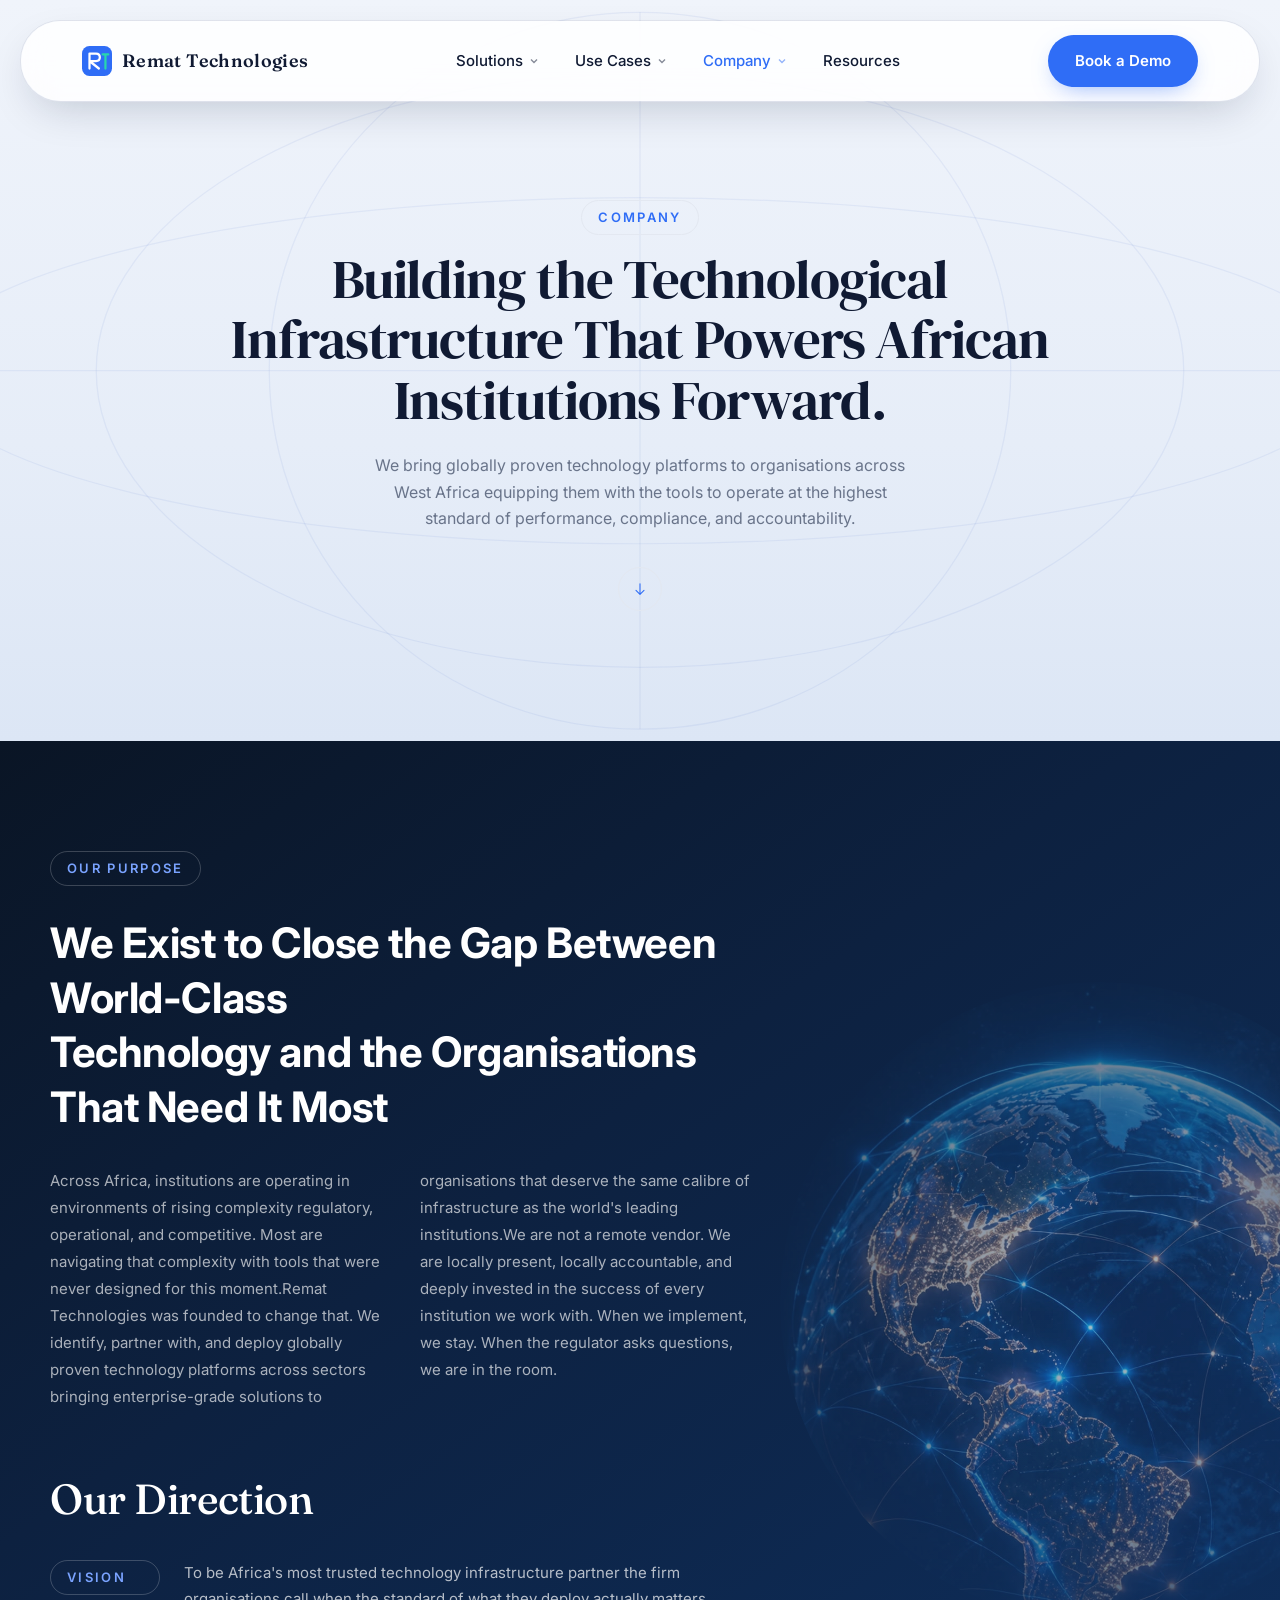
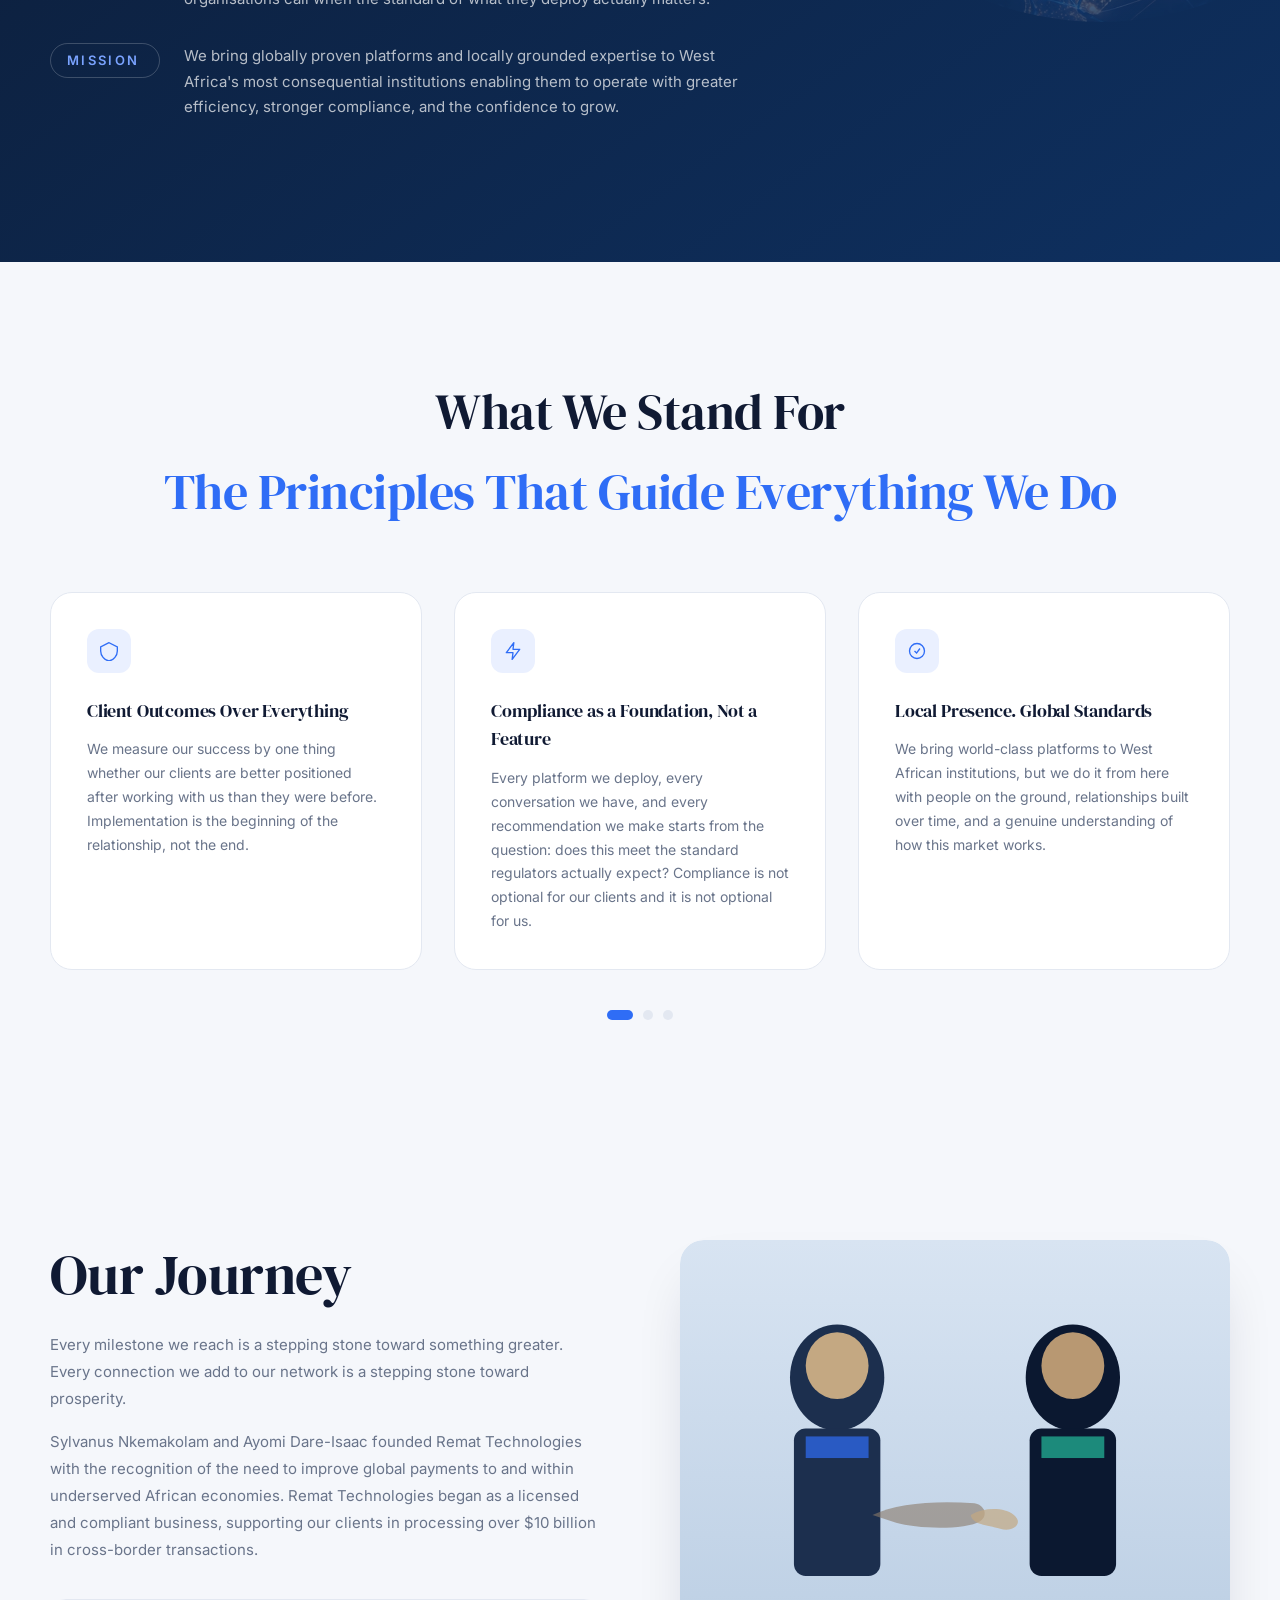
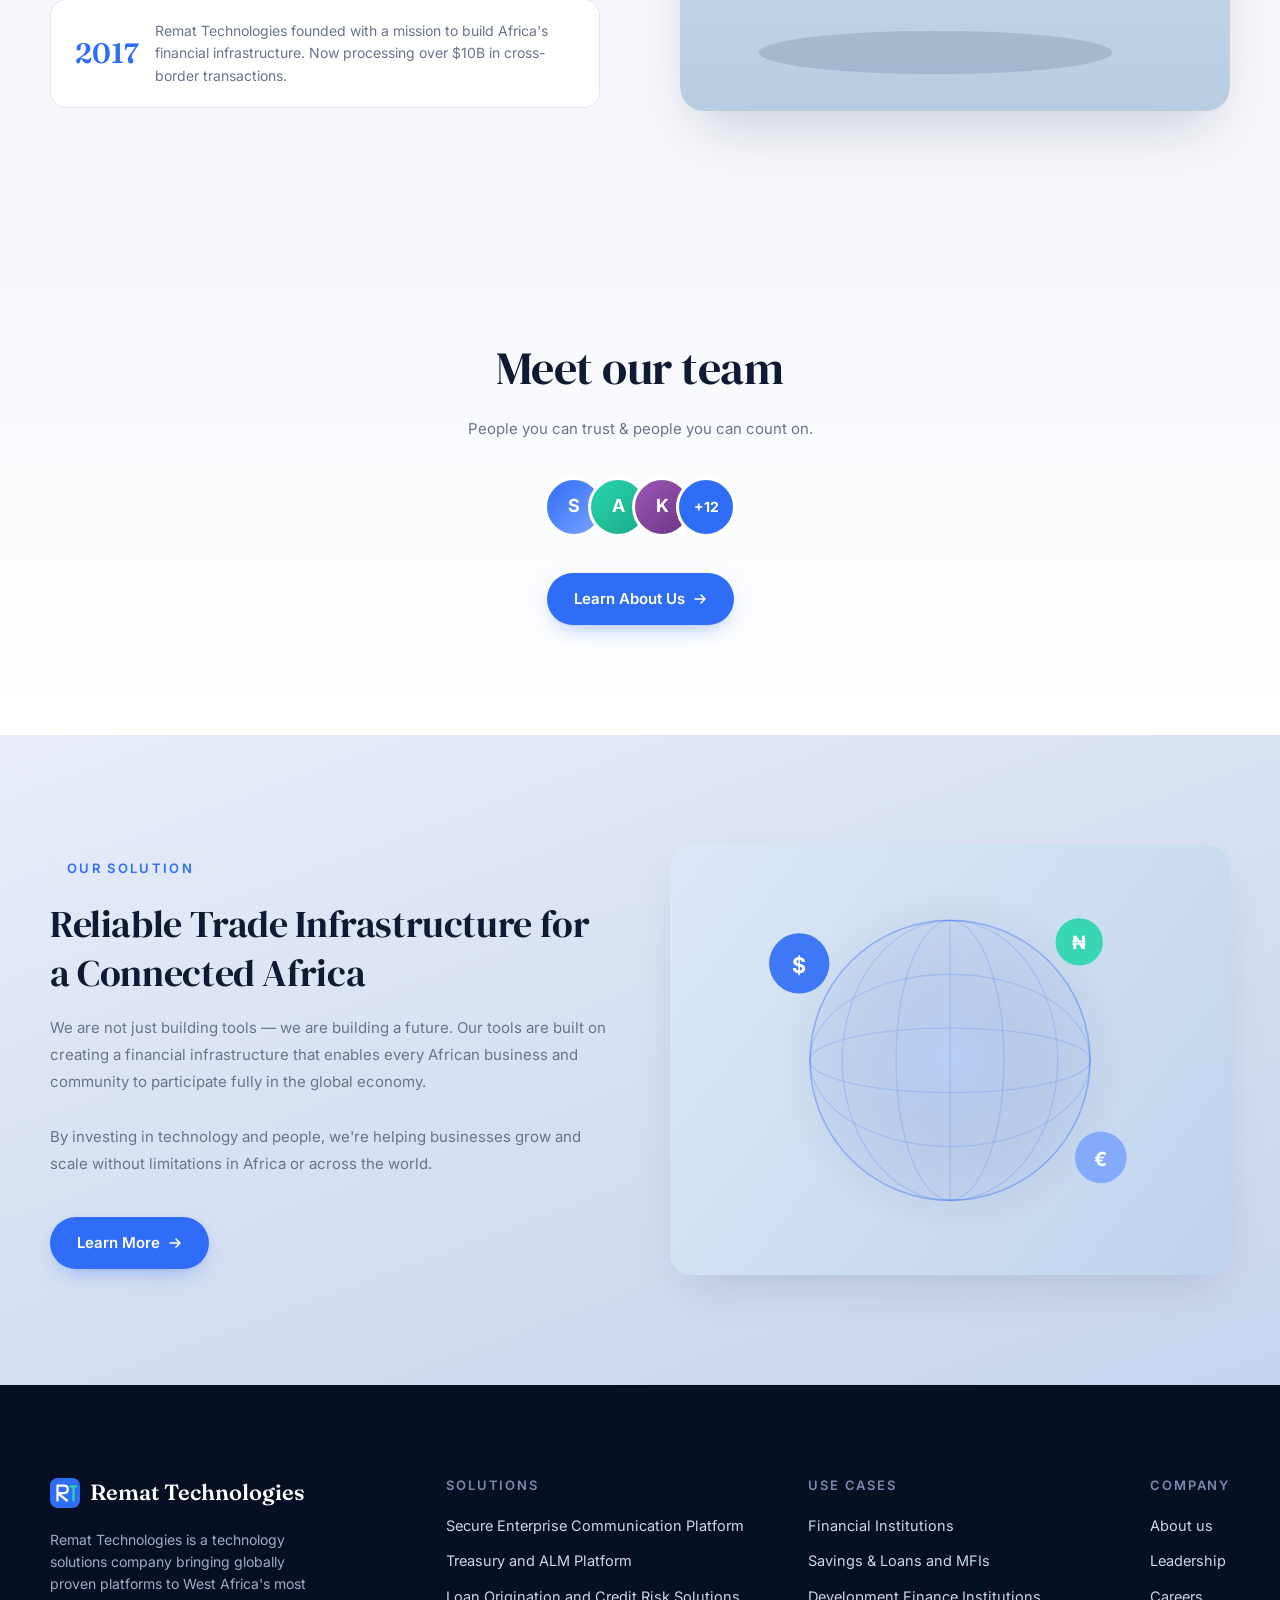
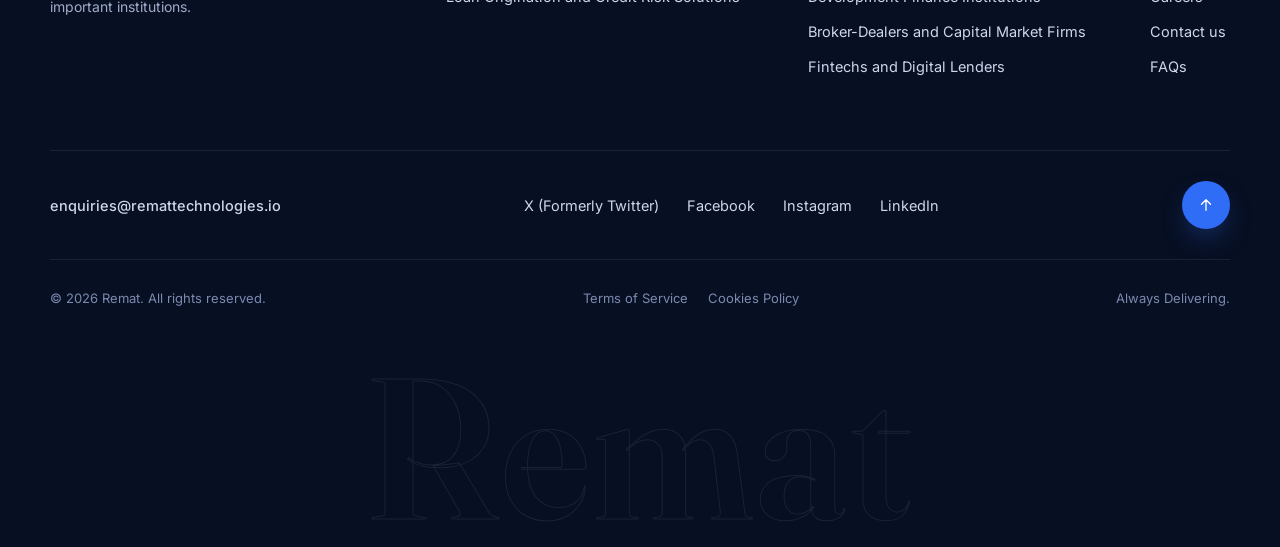
==== about.html @ 2676e0fc "Remat Website" ====
<!DOCTYPE html>
<html lang="en">
<head>
<meta charset="UTF-8"/>
<meta name="viewport" content="width=device-width, initial-scale=1.0"/>
<title>About — Remat Technologies</title>
<link rel="preconnect" href="https://fonts.googleapis.com">
<link rel="preconnect" href="https://fonts.gstatic.com" crossorigin>
<link href="https://fonts.googleapis.com/css2?family=Fraunces:opsz,wght@9..144,300;9..144,400;9..144,500;9..144,600&family=Inter:wght@400;500;600;700&display=swap" rel="stylesheet">
<link href="https://fonts.googleapis.com/css2?family=DM+Serif+Display:ital@0;1&family=Inter:wght@400;500;600;700&family=Manrope:wght@200..800&family=Sora:wght@100..800&family=Space+Grotesk:wght@300..700&display=swap" rel="stylesheet"> 
<link rel="stylesheet" href="shared.css">
</head>
<body>

<!-- ================= HEADER ================= -->
<header class="nav">
  <div class="nav-inner">
    <a href="index.html" class="logo">
     <svg class="mark" viewBox="0 0 32 32" fill="none">
        <rect width="32" height="32" rx="8" fill="#2f6df6"/>
        <path d="M8 24V8 H15 C17.5 8 19 9.5 19 12 C19 14.5 17.5 16 15 16 H8 L18 24" stroke="white" stroke-width="2.4" stroke-linecap="round" stroke-linejoin="round"/>
        <path d="M22 9H28 M25 9V24" stroke="#28d6ad" stroke-width="2.4" stroke-linecap="round"/>
      </svg>
      <span>Remat Technologies</span>
    </a>
    <ul class="nav-links" id="navLinks">
      <li class="has-dropdown">
        <a href="secure.html" class="nav-parent">Solutions
          <svg class="chevron" viewBox="0 0 10 10" fill="none"><path d="M2 3.5L5 6.5L8 3.5" stroke="currentColor" stroke-width="1.4"/></svg>
        </a>
        <div class="dropdown">
          <a href="secure.html" class="dd-item">
            <span class="dd-icon"><svg viewBox="0 0 20 20" fill="none"><circle cx="10" cy="10" r="7" stroke="currentColor" stroke-width="1.5"/><path d="M10 5v5l3 2" stroke="currentColor" stroke-width="1.5" stroke-linecap="round"/></svg></span>
            <span><strong> Secure Enterprise Communication and Workflow Platform</strong></span>
          </a>
          <a href="treasury.html" class="dd-item">
            <span class="dd-icon"><svg viewBox="0 0 20 20" fill="none"><rect x="3" y="3" width="6" height="6" rx="1.5" stroke="currentColor" stroke-width="1.5"/><rect x="11" y="11" width="6" height="6" rx="1.5" stroke="currentColor" stroke-width="1.5"/><path d="M9 6h3V9" stroke="currentColor" stroke-width="1.5" stroke-linecap="round"/></svg></span>
            <span><strong>Treasury and Asset & Liability Management (ALM) Platform</strong></span>
          </a>
           <a href="Loans.html" class="dd-item">
            <span class="dd-icon"><svg viewBox="0 0 20 20" fill="none"><rect x="3" y="3" width="6" height="6" rx="1.5" stroke="currentColor" stroke-width="1.5"/><rect x="11" y="11" width="6" height="6" rx="1.5" stroke="currentColor" stroke-width="1.5"/><path d="M9 6h3V9" stroke="currentColor" stroke-width="1.5" stroke-linecap="round"/></svg></span>
            <span><strong>Loan Origination and Credit Risk Management  Solutions</strong></span>
          </a>
        </div>
      </li>
      <li class="has-dropdown">
        <a href="commercial.html" class="nav-parent">Use Cases
          <svg class="chevron" viewBox="0 0 10 10" fill="none"><path d="M2 3.5L5 6.5L8 3.5" stroke="currentColor" stroke-width="1.4"/></svg>
        </a>
        <div class="dropdown">
          <a href="commercial.html" class="dd-item"><span class="dd-icon"><svg viewBox="0 0 20 20" fill="none"><path d="M10 3C6.13 3 3 6.13 3 10s3.13 7 7 7 7-3.13 7-7-3.13-7-7-7z" stroke="currentColor" stroke-width="1.5"/><path d="M10 7v4l2.5 1.5" stroke="currentColor" stroke-width="1.5" stroke-linecap="round"/></svg></span><span><strong>Financial Institutions</strong></span></a>
          <a href="savings.html" class="dd-item"><span class="dd-icon"><svg viewBox="0 0 20 20" fill="none"><rect x="3" y="5" width="14" height="10" rx="2" stroke="currentColor" stroke-width="1.5"/><path d="M3 9h14" stroke="currentColor" stroke-width="1.5"/></svg></span><span><strong>Savings & Loans and MFIs</strong></span></a>
          <a href="development.html" class="dd-item"><span class="dd-icon"><svg viewBox="0 0 20 20" fill="none"><path d="M10 2L18 6v4c0 4-3.5 7.5-8 8-4.5-.5-8-4-8-8V6l8-4z" stroke="currentColor" stroke-width="1.5" stroke-linejoin="round"/></svg></span><span><strong>Development Finance Institutions</strong></span></a>
          <a href="broker.html" class="dd-item"><span class="dd-icon"><svg viewBox="0 0 20 20" fill="none"><rect x="2" y="6" width="16" height="11" rx="2" stroke="currentColor" stroke-width="1.5"/><path d="M6 6V5a4 4 0 018 0v1" stroke="currentColor" stroke-width="1.5"/></svg></span><span><strong>Broker-Dealers and Capital Market Firms </strong></span></a>
          <a href="fintech.html" class="dd-item"><span class="dd-icon"><svg viewBox="0 0 20 20" fill="none"><path d="M3 10h14M10 3l7 7-7 7" stroke="currentColor" stroke-width="1.5" stroke-linecap="round" stroke-linejoin="round"/></svg></span><span><strong>Fintechs and Digital Lenders</strong></span></a>
        </div>
      </li>
      <li class="has-dropdown">
        <a href="about.html" class="nav-parent active">Company
          <svg class="chevron" viewBox="0 0 10 10" fill="none"><path d="M2 3.5L5 6.5L8 3.5" stroke="currentColor" stroke-width="1.4"/></svg>
        </a>
        <div class="dropdown">
          <a href="about.html" class="dd-item"><span class="dd-icon"><svg viewBox="0 0 20 20" fill="none"><circle cx="10" cy="7" r="3" stroke="currentColor" stroke-width="1.5"/><path d="M4 17c0-3.31 2.69-6 6-6s6 2.69 6 6" stroke="currentColor" stroke-width="1.5" stroke-linecap="round"/></svg></span><span><strong>About</strong><em>Our story and mission</em></span></a>
          <a href="leadership.html" class="dd-item">
            <span class="dd-icon"><svg viewBox="0 0 20 20" fill="none"><path d="M17 21v-2a4 4 0 00-4-4H5a4 4 0 00-4 4v2" stroke="currentColor" stroke-width="1.5" stroke-linecap="round"/><circle cx="9" cy="7" r="4" stroke="currentColor" stroke-width="1.5"/></svg></span>
            <span><strong>Leadership</strong><em>Meet the people behind Remat Technologies</em></span>
          </a>
          <a href="careers.html" class="dd-item"><span class="dd-icon"><svg viewBox="0 0 20 20" fill="none"><rect x="3" y="4" width="14" height="12" rx="2" stroke="currentColor" stroke-width="1.5"/><path d="M7 9h6M7 13h4" stroke="currentColor" stroke-width="1.5" stroke-linecap="round"/></svg></span><span><strong>Careers</strong><em>Join the Remat Technologies team</em></span></a>
          <a href="index.html#faq" class="dd-item"><span class="dd-icon"><svg viewBox="0 0 20 20" fill="none"><circle cx="10" cy="10" r="7" stroke="currentColor" stroke-width="1.5"/><path d="M10 11V10c1.1 0 2-.9 2-2s-.9-2-2-2-2 .9-2 2" stroke="currentColor" stroke-width="1.5" stroke-linecap="round"/><circle cx="10" cy="14" r=".75" fill="currentColor"/></svg></span><span><strong>FAQs</strong><em>Common questions answered</em></span></a>
          <a href="contact.html" class="dd-item"><span class="dd-icon"><svg viewBox="0 0 20 20" fill="none"><path d="M3 5h14v10a2 2 0 01-2 2H5a2 2 0 01-2-2V5z" stroke="currentColor" stroke-width="1.5"/><path d="M3 5l7 6 7-6" stroke="currentColor" stroke-width="1.5" stroke-linejoin="round"/></svg></span><span><strong>Contact Us</strong><em>Get in touch with our team</em></span></a>
        </div>
      </li>
      <li><a href="index.html#faq">Resources</a></li>
    </ul>
    <div class="nav-right">
      
      <a href="#" class="btn btn-primary reveal js-open-demo">Book a Demo</a>
      <button class="nav-toggle" id="navToggle" aria-label="Toggle menu"><span></span><span></span><span></span></button>
    </div>
  </div>
</header>

<!-- ================= HERO ================= -->
<section class="about-hero">
  <div class="about-hero-deco">
    <svg viewBox="0 0 1200 600" preserveAspectRatio="xMidYMid slice" fill="none">
      <g stroke="rgba(100,130,200,.1)" stroke-width="1">
        <ellipse cx="600" cy="300" rx="580" ry="140"/>
        <ellipse cx="600" cy="300" rx="440" ry="240"/>
        <ellipse cx="600" cy="300" rx="300" ry="290"/>
        <line x1="600" y1="10" x2="600" y2="590"/>
        <line x1="20"  y1="300" x2="1180" y2="300"/>
      </g>
    </svg>
  </div>
  <div class="about-hero-inner">
    <span class="eyebrow reveal">Company</span>
    <h1 class="reveal">Building the Technological Infrastructure That Powers African Institutions Forward. </h1>
    <p class="reveal"> We bring globally proven technology platforms to organisations across West Africa  equipping them with the tools to operate at the highest standard of performance, compliance, and accountability. 
 </p>
    <a href="#story" class="scroll-cue reveal" aria-label="Scroll down">
      <svg viewBox="0 0 24 24" fill="none"><path d="M12 4V20M12 20L6 14M12 20L18 14" stroke="currentColor" stroke-width="1.6" stroke-linecap="round" stroke-linejoin="round"/></svg>
    </a>
  </div>
</section>

<!-- ================= ABOUT STORY ================= -->
<section class="about-story" id="story">
  <div class="story-globe"></div>
  <div class="story-inner">
    <div class="story-content reveal">
      <span class="eyebrow dark">Our purpose</span>
      <h2> We Exist to Close the Gap Between World-Class <br>Technology and the Organisations That Need It Most 
</h2>
      <div class="story-intro">
        <p>Across Africa, institutions are operating in environments of rising complexity regulatory, operational, and competitive. Most are navigating that complexity with tools that were never designed for this moment.Remat Technologies was founded to change that. We identify, partner with, and deploy globally proven technology platforms across sectors  bringing enterprise-grade solutions to  </p>
        <p>  organisations that deserve the same calibre of infrastructure as the world's leading institutions.We are not a remote vendor. We are locally present, locally accountable, and deeply invested in the success of every institution we work with. When we implement, we stay. When the regulator asks questions, we are in the room. 
</p>
      </div>
      <div class="vision-mission">
        <h2>Our Direction </h2>
        <div class="vm-item">
          <span class="eyebrow dark vm-pill">Vision</span>
          <p>To be Africa's most trusted technology infrastructure partner the firm organisations call when the standard of what they deploy actually matters. 
</p>
        </div>
        <div class="vm-item">
          <span class="eyebrow dark vm-pill">Mission</span>
          <p> We bring globally proven platforms and locally grounded expertise to West Africa's most consequential institutions enabling them to operate with greater efficiency, stronger compliance, and the confidence to grow. 
</p>
        </div>
      </div>
    </div>
  </div>
</section>

<!-- ================= VALUES ================= -->
<section class="values">
  <div class="values-head reveal">
    <h2>What We Stand For <br><em>The Principles That Guide Everything We Do </em></h2>
  </div>
  <div class="values-track-wrap">
    <div class="values-track">
      <div class="value-card reveal">
        <div class="icon"><svg viewBox="0 0 24 24" fill="none" stroke="currentColor" stroke-width="1.6"><path d="M12 2L2 7v5c0 5.5 4.3 10.7 10 12 5.7-1.3 10-6.5 10-12V7L12 2Z"/></svg></div>
        <h3>Client Outcomes Over Everything</h3>
        <p>We measure our success by one thing whether our clients are better positioned after working with us than they were before. Implementation is the beginning of the relationship, not the end. 
</p>
      </div>
      <div class="value-card reveal">
        <div class="icon"><svg viewBox="0 0 24 24" fill="none" stroke="currentColor" stroke-width="1.6"><path d="M13 2L4 14H12L11 22L20 10H12L13 2Z" stroke-linejoin="round"/></svg></div>
        <h3>Compliance as a Foundation, Not a Feature</h3>
        <p>Every platform we deploy, every conversation we have, and every recommendation we make starts from the question: does this meet the standard regulators actually expect? Compliance is not optional for our clients and it is not optional for us. 
</p>
      </div>
      <div class="value-card reveal">
        <div class="icon"><svg viewBox="0 0 24 24" fill="none" stroke="currentColor" stroke-width="1.6"><circle cx="12" cy="12" r="9"/><path d="M9 12l2.5 2.5L15.5 9"/></svg></div>
        <h3>Local Presence. Global Standards</h3>
        <p> We bring world-class platforms to West African institutions, but we do it from here with people on the ground, relationships built over time, and a genuine understanding of how this market works. </p>
      </div>
      <div class="value-card reveal">
        <div class="icon"><svg viewBox="0 0 24 24" fill="none" stroke="currentColor" stroke-width="1.6"><path d="M17 21v-2a4 4 0 00-4-4H5a4 4 0 00-4 4v2"/><circle cx="9" cy="7" r="4"/><path d="M23 21v-2a4 4 0 00-3-3.87M16 3.13a4 4 0 010 7.75"/></svg></div>
        <h3>Transparency in Every Interaction</h3>
        <p>We do not oversell. We do not overpromise. When there are gaps, we name them and address them. The institutions we work with operate in
environments where trust is the foundation of everything we hold ourselves to the same standard. 
</p>
      </div>
      <div class="value-card reveal">
        <div class="icon"><svg viewBox="0 0 24 24" fill="none" stroke="currentColor" stroke-width="1.6"><circle cx="12" cy="12" r="3"/><path d="M19.07 4.93l-1.41 1.41M17.66 17.66l1.41 1.41M4.93 19.07l1.41-1.41M6.34 6.34L4.93 4.93"/><path d="M12 2v2M12 20v2M2 12h2M20 12h2"/></svg></div>
        <h3>Partnership, Not Procurement </h3>
        <p>Our clients are not transactions. They are long-term partners. We build institutions, not just for them but the depth of that partnership is what makes the difference between a platform that gets used and one that transforms an organisation. 
</p>
      </div>
    </div>
  </div>
  <div class="values-nav reveal"></div>
</section>

<!-- ================= OUR JOURNEY ================= -->
<section class="journey">
  <div class="journey-inner">
    <div class="journey-text reveal">
      <h2>Our Journey</h2>
      <p>Every milestone we reach is a stepping stone toward something greater. Every connection we add to our network is a stepping stone toward prosperity.</p>
      <p>Sylvanus Nkemakolam and Ayomi Dare-Isaac founded Remat Technologies with the recognition of the need to improve global payments to and within underserved African economies. Remat Technologies began as a licensed and compliant business, supporting our clients in processing over $10 billion in cross-border transactions.</p>
      <div class="journey-milestone">
        <div class="journey-year">2017</div>
        <p>Remat Technologies founded with a mission to build Africa's financial infrastructure. Now processing over $10B in cross-border transactions.</p>
      </div>
    </div>
    <div class="journey-photo reveal">
      <svg viewBox="0 0 560 480" fill="none">
        <defs>
          <linearGradient id="jpBg" x1="0" y1="0" x2="0" y2="480" gradientUnits="userSpaceOnUse">
            <stop stop-color="#d8e4f2"/><stop offset="1" stop-color="#b8cce2"/>
          </linearGradient>
        </defs>
        <rect width="560" height="480" fill="url(#jpBg)" rx="24"/>
        <g transform="translate(60,50)">
          <ellipse cx="100" cy="90" rx="48" ry="54" fill="#1c2f4e"/>
          <ellipse cx="100" cy="78" rx="32" ry="34" fill="#c4a882"/>
          <rect x="56" y="142" width="88" height="150" rx="12" fill="#1c2f4e"/>
          <rect x="68" y="150" width="64" height="22" fill="#2f6df6" opacity=".7"/>
        </g>
        <g transform="translate(300,50)">
          <ellipse cx="100" cy="90" rx="48" ry="54" fill="#0b1830"/>
          <ellipse cx="100" cy="78" rx="32" ry="34" fill="#b89872"/>
          <rect x="56" y="142" width="88" height="150" rx="12" fill="#0b1830"/>
          <rect x="68" y="150" width="64" height="22" fill="#28d6ad" opacity=".6"/>
        </g>
        <!-- handshake -->
        <path d="M196 280C220 268 260 265 300 268C310 270 314 280 306 286C290 296 240 294 220 288Z" fill="#8a7a6a" opacity=".6"/>
        <path d="M296 280C310 272 330 272 340 280C350 288 340 298 326 294C312 290 298 290 296 280Z" fill="#c4a882" opacity=".7"/>
        <ellipse cx="260" cy="420" rx="180" ry="22" fill="rgba(10,20,50,.12)"/>
      </svg>
    </div>
  </div>
</section>

<!-- ================= MEET THE TEAM ================= -->
<section class="meet-team">
  <h2 class="reveal">Meet our team</h2>
  <p class="reveal">People you can trust &amp; people you can count on.</p>
  <div class="team-avatars reveal">
    <div class="avatar" style="background:linear-gradient(135deg,#2f6df6,#7aa3ff);">S</div>
    <div class="avatar" style="background:linear-gradient(135deg,#28d6ad,#1aaa88);">A</div>
    <div class="avatar" style="background:linear-gradient(135deg,#9b59b6,#6c3483);">K</div>
    <div class="avatar avatar-more">+12</div>
  </div>
  <a href="careers.html" class="btn btn-primary reveal">Learn About Us
    <svg viewBox="0 0 14 14" fill="none"><path d="M2 7H12M12 7L8 3M12 7L8 11" stroke="white" stroke-width="1.6" stroke-linecap="round" stroke-linejoin="round"/></svg>
  </a>
</section>


<!-- ================= TRADE BANNER ================= -->
<section class="trade-banner">
  <div class="trade-banner-inner">
    <div class="trade-text reveal">
      <span class="eyebrow">Our Solution</span>
      <h2>Reliable Trade Infrastructure for a Connected Africa</h2>
      <p>We are not just building tools — we are building a future. Our tools are built on creating a financial infrastructure that enables every African business and community to participate fully in the global economy.</p>
      <p>By investing in technology and people, we're helping businesses grow and scale without limitations in Africa or across the world.</p>
      <a href="index.html#solutions" class="btn btn-primary" style="margin-top:12px;">Learn More
        <svg viewBox="0 0 14 14" fill="none"><path d="M2 7H12M12 7L8 3M12 7L8 11" stroke="white" stroke-width="1.6" stroke-linecap="round" stroke-linejoin="round"/></svg>
      </a>
    </div>
    <div class="trade-visual reveal">
      <svg viewBox="0 0 520 400" fill="none">
        <defs>
          <linearGradient id="tvBg" x1="0" y1="0" x2="520" y2="400" gradientUnits="userSpaceOnUse">
            <stop stop-color="#dce8f8"/><stop offset="1" stop-color="#c0d3ec"/>
          </linearGradient>
          <radialGradient id="tvGlow" cx="50%" cy="50%" r="50%">
            <stop offset="0%" stop-color="#7aa3ff" stop-opacity=".2"/>
            <stop offset="100%" stop-color="transparent"/>
          </radialGradient>
        </defs>
        <rect width="520" height="400" rx="20" fill="url(#tvBg)"/>
        <circle cx="260" cy="200" r="160" fill="url(#tvGlow)"/>
        <!-- globe rings -->
        <g stroke="rgba(47,109,246,.2)" stroke-width="1.2" fill="none">
          <ellipse cx="260" cy="200" rx="130" ry="30"/>
          <ellipse cx="260" cy="200" rx="130" ry="80"/>
          <ellipse cx="260" cy="200" rx="130" ry="130"/>
          <ellipse cx="260" cy="200" rx="50" ry="130"/>
          <ellipse cx="260" cy="200" rx="100" ry="130"/>
          <line x1="260" y1="70" x2="260" y2="330"/>
        </g>
        <!-- sphere -->
        <circle cx="260" cy="200" r="130" fill="rgba(122,163,255,.08)" stroke="rgba(47,109,246,.25)" stroke-width="1.5"/>
        <!-- coin tokens -->
        <g transform="translate(120,110)"><circle r="28" fill="#2f6df6" opacity=".9"/><text x="0" y="9" text-anchor="middle" font-family="Inter,sans-serif" font-weight="700" font-size="20" fill="#fff">$</text></g>
        <g transform="translate(380,90)"><circle r="22" fill="#28d6ad" opacity=".9"/><text x="0" y="7" text-anchor="middle" font-family="Inter,sans-serif" font-weight="700" font-size="17" fill="#fff">₦</text></g>
        <g transform="translate(400,290)"><circle r="24" fill="#7aa3ff" opacity=".85"/><text x="0" y="8" text-anchor="middle" font-family="Inter,sans-serif" font-weight="700" font-size="18" fill="#fff">€</text></g>
      </svg>
    </div>
  </div>
</section>


<!-- ================= FOOTER ================= -->
<footer class="footer">
  <div class="footer-inner">
    <div>
      <a href="#top" class="footer-brand">
        <svg class="mark" viewBox="0 0 32 32" fill="none">
         <rect width="32" height="32" rx="8" fill="#2f6df6"/>
         <path d="M8 24V8 H15 C17.5 8 19 9.5 19 12 C19 14.5 17.5 16 15 16 H8 L18 24" stroke="white" stroke-width="2.4" stroke-linecap="round" stroke-linejoin="round"/>
         <path d="M22 9H28 M25 9V24" stroke="#28d6ad" stroke-width="2.4" stroke-linecap="round"/>
        </svg>
        Remat Technologies
      </a>
      <p class="footer-blurb">Remat Technologies is a technology solutions company bringing globally proven platforms to West Africa's most important institutions. 
      </p>
    </div>
    <div class="footer-cols">
       <div class="footer-col">
        <h4>Solutions</h4>
        <a href="secure.html">Secure Enterprise Communication Platform</a>
        <a href="treasury.html">Treasury and ALM Platform </a>
        <a href="Loans.html">Loan Origination and Credit Risk Solutions </a>
      </div>
      <div class="footer-col">
        <h4>Use Cases</h4>
        <a href="commercial.html">Financial Institutions</a>
        <a href="savings.html">Savings & Loans and MFIs</a>
        <a href="development.html">Development Finance Institutions</a>
        <a href="broker.html">Broker-Dealers and Capital Market Firms </a>
        <a href="fintech.html">Fintechs and Digital Lenders </a>
      </div>
      <div class="footer-col">
        <h4>Company</h4>
        <a href="about.html">About us</a>
        <a href="leadership.html">Leadership</a>
        <a href="careers.html">Careers</a>
        <a href="contact.html">Contact us</a>
        <a href="index.html#faq"> FAQs </a>
      </div>
    </div>
  </div>
<div class="footer-mid">
    <span class="footer-email">enquiries@remattechnologies.io</span>
    <div class="footer-social">
      <a href="#">X (Formerly Twitter)</a>
      <a href="#">Facebook</a>
      <a href="#">Instagram</a>
      <a href="#">LinkedIn</a>
    </div>
    <button id="backToTop" class="back-to-top" aria-label="Back to top">
      <svg viewBox="0 0 24 24" fill="none"><path d="M12 19V5M12 5L6 11M12 5L18 11" stroke="currentColor" stroke-width="1.8" stroke-linecap="round" stroke-linejoin="round"/></svg>
    </button>
  </div>
  <div class="footer-bottom">
    <span>© 2026 Remat. All rights reserved.</span>
     <span class="footer-legal"><a href="#">Terms of Service</a><a href="#">Cookies Policy</a></span>
    <span>Always Delivering.</span>
  </div>

  <div class="footer-bigtext">Remat</div>
</footer>

<!-- ================= REQUEST A DEMO DRAWER ================= -->
<div class="rdm-overlay" id="rdmOverlay">
  <aside class="rdm-drawer" id="rdmDrawer" role="dialog" aria-modal="true" aria-labelledby="rdmTitle">
    <div class="rdm-head">
      <h2 class="rdm-title" id="rdmTitle">See how it works for your business</h2>
      <button class="rdm-close" id="rdmClose" aria-label="Close">
        <svg viewBox="0 0 14 14" fill="none"><path d="M1 1L13 13M13 1L1 13" stroke="currentColor" stroke-width="1.6" stroke-linecap="round"/></svg>
      </button>
    </div>
    <p class="rdm-sub">Fill out the form and our team will be in touch to schedule a demo that fits your use case.</p>

    <form class="rdm-form" id="rdmForm">
      <div class="rdm-field">
        <label class="rdm-label" for="rdmEmail">Email Address <span class="rdm-req">*</span></label>
        <input class="rdm-input" type="email" id="rdmEmail" placeholder="Work email address" required>
      </div>

      <div class="rdm-field">
        <label class="rdm-label" for="rdmFirst">First Name <span class="rdm-req">*</span></label>
        <input class="rdm-input" type="text" id="rdmFirst" placeholder="Enter your first name" required>
      </div>

      <div class="rdm-field">
        <label class="rdm-label" for="rdmLast">Last Name <span class="rdm-req">*</span></label>
        <input class="rdm-input" type="text" id="rdmLast" placeholder="Enter your last name" required>
      </div>

      <div class="rdm-field">
        <label class="rdm-label" for="rdmLast">Institution <span class="rdm-req">*</span></label>
        <input class="rdm-input" type="text" id="rdmLast" placeholder="Your Company/Institution" required>
      </div>

      <div class="rdm-field">
        <label class="rdm-label" for="rdmPhone">Phone Number</label>
        <div class="rdm-phone">
          <div class="rdm-phone-code-wrap">
            <select class="rdm-phone-code" id="rdmPhoneCode">
              <option value="234">(+234)</option>
              <option value="233">(+233)</option>
              <option value="254">(+254)</option>
              <option value="27">(+27)</option>
              <option value="20">(+20)</option>
              <option value="44">(+44)</option>
              <option value="1">(+1)</option>
            </select>
            <svg class="rdm-chevron" viewBox="0 0 10 10" fill="none"><path d="M2 3.5L5 6.5L8 3.5" stroke="currentColor" stroke-width="1.4"/></svg>
          </div>
          <input class="rdm-input rdm-phone-input" type="tel" id="rdmPhone" placeholder="Enter mobile number">
        </div>
      </div>

      <div class="rdm-field">
        <label class="rdm-label" for="rdmCountry">Country <span class="rdm-req">*</span></label>
        <div class="rdm-select-wrap">
          <select class="rdm-select" id="rdmCountry" required defaultValue="">
            <option value="" disabled selected>Select your country</option>
            <option>Ghana</option>
            <option>Nigeria</option>
            <option>Kenya</option>
            <option>South Africa</option>
            <option>Egypt</option>
            <option>United Kingdom</option>
            <option>United States</option>
            <option>Other</option>
          </select>
          <svg class="rdm-chevron" viewBox="0 0 10 10" fill="none"><path d="M2 3.5L5 6.5L8 3.5" stroke="currentColor" stroke-width="1.4"/></svg>
        </div>
      </div>

     <div class="rdm-field">
        <label class="rdm-label" for="rdmMessage">Message</label>
        <textarea class="rdm-input" id="rdmMessage" rows="4" placeholder="Tell us a bit about what you're looking for"></textarea>
      </div>

      <button type="submit" class="btn btn-primary rdm-cta">Submit Request <span class="gs-dot"></span></button>
    </form>
  </aside>
</div>

<script src="shared.js"></script>
<script>
// ---------- contact form → Web3Forms submission ----------
// Setup required (one-time, free, no credit card): https://web3forms.com
// 1. Enter enquiries@remattechnologies.io on their homepage → they email you an Access Key (no account/login needed)
// 2. Replace the placeholder below with that key
(function () {
  const WEB3FORMS_ACCESS_KEY = '611b8464-d8d4-4643-85bb-7ccd4c9a83e8';

  const form = document.getElementById('ctForm');
  if (!form) return;

  const submitBtn = document.getElementById('ctSubmitBtn');
  const statusEl  = document.getElementById('ctFormStatus');

  form.addEventListener('submit', function (e) {
    e.preventDefault();

    if (!form.checkValidity()) {
      form.reportValidity();
      return;
    }

    const checkedService = form.querySelector('input[name="ct-service"]:checked');
    const serviceText = checkedService
      ? checkedService.closest('.ct-radio').textContent.trim().replace(/\s+/g, ' ')
      : 'Not specified';

    const payload = {
      access_key: WEB3FORMS_ACCESS_KEY,
      subject: 'New enquiry from Remat contact form',
      from_name: document.getElementById('ctFullName').value.trim() || 'Website visitor',
      service_interest: serviceText,
      full_name:   document.getElementById('ctFullName').value.trim(),
      institution: document.getElementById('ctInstitution').value.trim(),
      role:        document.getElementById('ctRole').value.trim(),
      email:       document.getElementById('ctEmail').value.trim(),
      phone:       document.getElementById('ctPhoneCode').value + ' ' + document.getElementById('ctPhone').value.trim(),
      message:     document.getElementById('ctMessage').value.trim() || '(none provided)'
    };

    submitBtn.disabled = true;
    submitBtn.style.opacity = '0.6';
    statusEl.style.color = 'var(--gray)';
    statusEl.textContent = 'Sending…';

    fetch('https://api.web3forms.com/submit', {
      method: 'POST',
      headers: { 'Content-Type': 'application/json', Accept: 'application/json' },
      body: JSON.stringify(payload)
    })
      .then(function (res) { return res.json(); })
      .then(function (result) {
        if (result.success) {
          statusEl.style.color = 'var(--teal)';
          statusEl.textContent = "Message sent — we'll be in touch shortly!";
          form.reset();
        } else {
          throw new Error(result.message || 'Submission failed');
        }
      })
      .catch(function (err) {
        statusEl.style.color = '#e0483e';
        statusEl.textContent = "Something went wrong — please email us directly at enquiries@remattechnologies.io";
        console.error('Web3Forms error:', err);
      })
      .finally(function () {
        submitBtn.disabled = false;
        submitBtn.style.opacity = '';
      });
  });
})();

// Self-contained reveal — no dependency on shared.js timing
(function(){
  const els = document.querySelectorAll('.ct-reveal');
  const obs = new IntersectionObserver(entries => {
    entries.forEach(e => { if(e.isIntersecting){ e.target.classList.add('in'); obs.unobserve(e.target); } });
  }, { threshold: 0.1 });
  els.forEach(el => obs.observe(el));
  // Fallback: reveal everything after 1s if observer hasn't fired
  setTimeout(() => els.forEach(el => el.classList.add('in')), 1000);
})();
</script>
</body>
</html>
---- shared.css ----
:root{
    --navy:#0b1830;
    --navy-deep:#070f22;
    --blue:#2f6df6;
    --blue-soft:#7aa3ff;
    --teal:#28d6ad;
    --ink:#101a33;
    --gray:#69748a;
    --bg:#f5f7fb;
    --card:#ffffff;
    --line:#e3e8f1;
    --max:1180px;
  }

  *{margin:0;padding:0;box-sizing:border-box;}

  html{scroll-behavior:smooth;}

  body{
    font-family:'Inter',sans-serif;
    color:var(--ink);
    background:var(--bg);
    line-height:1.6;
    -webkit-font-smoothing:antialiased;
  }

  h1,h2,h3{
    font-family:'DM Serif Display', serif;
    font-weight:500;
    letter-spacing:-0.01em;
    color:var(--ink);
  }

  img,svg{display:block;max-width:100%;}

  a{text-decoration:none;color:inherit;}

  .wrap{max-width:var(--max);margin:0 auto;padding:0 32px;}

  .eyebrow{
    display:inline-block;
    font-size:13px;
    font-weight:600;
    letter-spacing:0.18em;
    text-transform:uppercase;
    color:var(--blue);
    margin-bottom:14px;
  }

  /* ---------- buttons ---------- */
  .btn{
    display:inline-flex;
    align-items:center;
    gap:8px;
    padding:13px 26px;
    border-radius:30px;
    font-size:15px;
    font-weight:600;
    border:1px solid transparent;
    cursor:pointer;
    transition:all .25s ease;
    white-space:nowrap;
  }
  .btn-primary{
    background:var(--blue);
    color:#fff;
    box-shadow:0 8px 24px -10px rgba(47,109,246,.6);
  }
  .btn-primary:hover{background:#2558d0; transform:translateY(-1px);}
  .btn-outline{
    background:transparent;
    color:var(--ink);
    border-color:var(--line);
  }
  .btn-outline:hover{border-color:var(--blue); color:var(--blue);}
  .btn-outline.light{color:#fff; border-color:rgba(255,255,255,.25);}
  .btn-outline.light:hover{border-color:#fff;}
  .btn svg{width:14px;height:14px;flex:none;}

  /* ---------- header ---------- */
  header.nav{
    position:fixed; top:20px; left:20px; right:20px; z-index:100;
    max-width:1400px; margin:0 auto;
    border:1px solid rgba(17,25,51,.07);
    border-radius:40px;
    box-shadow:0 16px 44px -14px rgba(11,24,48,.22);
    transition:box-shadow .25s ease, transform .35s ease;
    isolation:isolate; /* own stacking context, without needing filter/transform */
  }
  /* The frosted-glass background lives on a pseudo-element rather than on
     header.nav itself. backdrop-filter (like transform) creates a new
     "containing block" for any position:fixed descendant — and #navLinks
     (the full-screen mobile menu) is position:fixed *inside* header.nav.
     If header.nav carried backdrop-filter directly, the mobile menu would
     position itself against the small floating pill instead of the
     viewport, rendering narrower than the screen and clipped at the
     bottom. Keeping the filter off header.nav avoids that entirely. */
  header.nav::before{
    content:'';
    position:absolute; inset:0;
    background:rgba(255,255,255,.85);
    backdrop-filter:blur(16px);
    border-radius:inherit;
    z-index:-1;
    pointer-events:none;
  }
  /* nav tucks away while scrolling down through page sections, and
     slides back in as soon as the user scrolls up — this is what
     keeps the floating pill from ever parking on top of headline
     text mid-section (the overlap seen on the power banner). */
  header.nav.nav-hidden{
    transform:translateY(-140%);
  }
  .nav-inner{
    max-width:var(--max); margin:0 auto; padding:14px 32px;
    display:flex; align-items:center; justify-content:space-between;
  }
  .logo{
    display:flex; align-items:center; gap:10px;
    font-weight:700; font-size:18px; letter-spacing:0.02em;
  }
  .logo .mark{
    width:30px; height:30px; flex:none;
  }
  .logo span{font-family:'Fraunces',serif; font-weight:600;}

  .nav-links{
    display:flex; align-items:center; gap:36px;
    list-style:none;
  }
  .nav-links a{
    font-size:15px; font-weight:500; color:var(--ink);
    display:flex; align-items:center; gap:6px;
    transition:color .2s;
  }
  .nav-links a:hover{color:var(--blue);}
  .nav-links svg{width:10px;height:10px; opacity:.5;}

  /* ---------- dropdowns ---------- */
  .has-dropdown{ position:relative; }

  .nav-parent{
    display:flex; align-items:center; gap:6px;
    cursor:pointer; user-select:none;
  }
  .nav-parent .chevron{
    width:10px; height:10px; opacity:.5;
    transition:transform .25s ease;
    flex:none;
  }
  .has-dropdown:hover .chevron,
  .has-dropdown.open  .chevron{ transform:rotate(180deg); opacity:1; }

  .dropdown{
    position:absolute; top:calc(100% + 14px); left:50%;
    transform:translateX(-50%) translateY(6px);
    background:#fff;
    border:1px solid var(--line);
    border-radius:18px;
    padding:10px;
    min-width:270px;
    box-shadow:0 20px 50px -12px rgba(10,20,60,.18);
    opacity:0; pointer-events:none;
    transition:opacity .22s ease, transform .22s ease;
    z-index:200;
  }
  /* Use Cases dropdown is wider */
  .has-dropdown:nth-child(2) .dropdown{ min-width:300px; }

  .has-dropdown:hover .dropdown,
  .has-dropdown.open  .dropdown{
    opacity:1; pointer-events:all;
    transform:translateX(-50%) translateY(0);
  }

  /* small connecting bridge so mouse can travel down */
  .dropdown::before{
    content:'';
    position:absolute; top:-14px; left:0; right:0; height:14px;
  }

  .dd-item{
    display:flex; align-items:flex-start; gap:12px;
    padding:11px 14px; border-radius:12px;
    color:var(--ink); transition:background .18s;
  }
  .dd-item:hover{ background:var(--bg); }
  .dd-item:hover .dd-icon{ background:var(--blue); }
  .dd-item:hover .dd-icon svg{ stroke:#fff; }

  .dd-icon{
    width:34px; height:34px; border-radius:9px;
    background:#eaf0ff;
    display:flex; align-items:center; justify-content:center; flex:none;
    transition:background .18s;
  }
  .dd-icon svg{ width:16px; height:16px; stroke:var(--blue); transition:stroke .18s; }

  .dd-item strong{ display:block; font-size:13.5px; font-weight:600; line-height:1.3; }
  .dd-item em{ display:block; font-style:normal; font-size:12px; color:var(--gray); margin-top:2px; }

  .nav-right{display:flex; align-items:center; gap:18px;}
  .nav-toggle{
    display:none; background:none; border:none; cursor:pointer;
    width:24px; height:18px; position:relative;
  }
  .nav-toggle span{
    position:absolute; left:0; right:0; height:2px; background:var(--ink);
    transition:.25s;
  }
  .nav-toggle span:nth-child(1){top:0;}
  .nav-toggle span:nth-child(2){top:8px;}
  .nav-toggle span:nth-child(3){top:16px;}
  .nav-toggle.active span:nth-child(1){transform:translateY(8px) rotate(45deg);}
  .nav-toggle.active span:nth-child(2){opacity:0;}
  .nav-toggle.active span:nth-child(3){transform:translateY(-8px) rotate(-45deg);}

  /* ---------- hero ---------- */
  .hero{
    position:relative;
    padding:170px 32px 90px;
    overflow:hidden;
    min-height:640px;
    display:flex; align-items:center;
    background:var(--navy-deep); /* fallback while video loads */
  }
  .hero-bg-video{
    position:absolute; inset:0; z-index:0;
    width:100%; height:100%;
    object-fit:cover; object-position:center;
    pointer-events:none;
  }
  .hero-video-overlay{
    position:absolute; inset:0; z-index:1;
    background:
      linear-gradient(100deg, rgba(7,15,34,.88) 0%, rgba(7,15,34,.72) 45%, rgba(11,24,48,.55) 100%);
    pointer-events:none;
  }
  .hero-inner{
    max-width:var(--max); margin:0 auto;
    position:relative; z-index:2;
    width:100%;
  }
  .hero-icons{
    display:flex; align-items:center; gap:18px; margin-bottom:34px;
  }
  .hero-icons .bank-icon{
    width:64px; height:64px;
  }
 .hero h1{
    font-size:clamp(38px, 5.2vw, 64px);
    line-height:1.1;
    font-weight:400;
    max-width:750px;
}
  
  .hero h1.hero-h1-video{ color:#fff; }
  .hero h1 .grad{
    background:linear-gradient(100deg, var(--blue-soft), #a9c4ff 60%, var(--teal));
    -webkit-background-clip:text; background-clip:text; color:transparent;
  }
  .hero p.lead{
    margin-top:26px; max-width:540px; color:var(--gray); font-size:18px; line-height:1.75;
  }
  .hero p.lead.hero-lead-video{ color:rgba(255,255,255,.78); }
  .hero-actions{display:flex; gap:14px; margin-top:34px;}

  @media (max-width:900px){
    .hero{ min-height:560px; padding:150px 24px 70px; }
    .hero-video-overlay{
      background:linear-gradient(180deg, rgba(7,15,34,.82) 0%, rgba(7,15,34,.78) 100%);
    }
  }

  /* ---------- light power banner ---------- */
  .power{
    position:relative;
    background:radial-gradient(1200px 700px at 75% 30%, #eef2fb 0%, var(--bg) 55%, var(--bg) 100%);
    color:var(--ink);
    padding:160px 32px;
    min-height:560px;
    display:flex;
    align-items:center;
    overflow:hidden;
  }
  .power-inner{
    max-width:var(--max); margin:0 auto;
    width:100%;
    position:relative; z-index:2;
  }
  .power-content{
    max-width:620px;
    text-align:left;
  }
  .power h2{
    color:var(--ink); font-size:clamp(30px,5vw,46px);
    line-height:1.2; font-weight:500;
    margin-top:16px;
  }
  .power p{
    margin:24px 0 36px; max-width:520px; color:var(--gray); font-size:16px; text-align:left;
  }
  .globe{
    position:absolute;
    width:640px; height:640px; right:-120px; left:auto; top:50%; bottom:auto;
    transform:translateY(-50%);
    border-radius:50%;
    overflow:hidden;
    -webkit-mask-image:radial-gradient(circle, rgba(0,0,0,.95) 0%, rgba(0,0,0,.55) 58%, transparent 78%);
            mask-image:radial-gradient(circle, rgba(0,0,0,.95) 0%, rgba(0,0,0,.55) 58%, transparent 78%);
    z-index:1;
    pointer-events:none;
    opacity:.5;
  }
  .globe::after{
    content:'';
    position:absolute; inset:0;
    background:radial-gradient(circle at 50% 40%, rgba(47,109,246,.35), rgba(40,214,173,.22) 55%, transparent 80%);
    mix-blend-mode:multiply;
  }
  .globe-img{
    width:100%; height:100%;
    object-fit:cover;
    filter:brightness(1.1) contrast(1.05);
    mix-blend-mode:multiply;
    opacity:.8;
  }

  @media (max-width:1024px){
    .globe{ width:460px; height:460px; right:-160px; opacity:.55; }
    .power-content{ max-width:100%; }
  }
  @media (max-width:640px){
    .globe{ display:none; }
    .power{ padding:120px 24px; min-height:auto; }
  }

  /* ---------- solutions ---------- */
  .solutions{
    padding:120px 32px 60px;
    max-width:var(--max); margin:0 auto;
  }
  .solutions-head{text-align:center; margin-bottom:70px;}
  .solutions-head h2{font-size:clamp(34px,5vw,46px);
    line-height:1.2;}

  /* stacking-scroll wrapper: each card sticks a little lower than the
     one before it, so cards pile on top of each other as you scroll
     instead of sitting one after another with a gap between them. */
  .solutions-stack{ position:relative; }

  .solution-card-wrap{
    position:sticky;
    padding-bottom:32px;
  }
  .solution-card-wrap:nth-child(1){ top:92px; z-index:1; }
  .solution-card-wrap:nth-child(2){ top:120px; z-index:2; }
  .solution-card-wrap:nth-child(3){ top:148px; z-index:3; }

  .solution-card{
    display:grid; grid-template-columns:1fr 1fr;
    background:#fff;
    border:1px solid var(--line);
    border-radius:28px;
    overflow:hidden;
    align-items:stretch;
    box-shadow:0 24px 60px rgba(11,24,48,.10);
  }
  .solution-card.reverse{grid-template-columns:1fr 1fr;}
  .solution-card.reverse .sc-media{order:2;}
  .sc-text{
    padding:56px 56px; display:flex; flex-direction:column; justify-content:center;
  }
  .sc-text h3{font-size:clamp(24px,2.8vw,32px);
    font-weight:450;
    line-height:1.3;
    margin-bottom:18px;
}
  .sc-text p{color:var(--gray); font-size:16px;
    line-height:1.8; max-width:380px; margin-bottom:26px;}
  .sc-media{
    position:relative; min-height:340px;
    background:linear-gradient(135deg,#eaf0ff 0%, #dce7ff 45%, #cfe3ff 100%);
    display:flex; align-items:center; justify-content:center;
  }
  .sc-media svg{width:70%; max-width:280px;}

  @media (max-width:880px){
    .solution-card, .solution-card.reverse{grid-template-columns:1fr;}
    .solution-card.reverse .sc-media{order:0;}
    .sc-media{min-height:240px;}
    .sc-text{padding:40px 32px;}
    .solution-card-wrap:nth-child(1){ top:80px; }
    .solution-card-wrap:nth-child(2){ top:100px; }
    .solution-card-wrap:nth-child(3){ top:120px; }
  }

  /* ---------- borderless ---------- */
  .borderless{
    position:relative;
    padding:130px 32px;
    background:linear-gradient(135deg, #050e2e 0%, #041854 35%, #0c4baf 70%, #0494db 90%);
    color:#fff;
    overflow:hidden;
  }
  .borderless-grid{
    max-width:var(--max); margin:0 auto;
    display:grid; grid-template-columns:1.3fr 1fr; gap:60px; align-items:end;
    position:relative; z-index:2;
  }
  .borderless h2{
    color:#fff; font-size:clamp(38px,7vw,64px); line-height:1.08; font-weight:500;
  }
  .borderless h2 .teal{color:var(--blue-soft);}
  .borderless-copy p{color:#aab4d1; font-size:16px; max-width:380px; margin-bottom:28px;}

  .dot-field{
    position:absolute; right:-160px; top:-40px; width:520px; height:520px;
    background-image:radial-gradient(circle, rgba(122,163,255,.5) 1px, transparent 1.6px);
    background-size:24px 24px;
    -webkit-mask-image:radial-gradient(circle, rgba(0,0,0,.9), transparent 70%);
            mask-image:radial-gradient(circle, rgba(0,0,0,.9), transparent 70%);
    opacity:.5;
    z-index:1;
  }

  .feature-grid{
    max-width:var(--max); margin:70px auto 0;
    display:grid; grid-template-columns:repeat(3,1fr); gap:24px;
    position:relative; z-index:2;
  }
  .feature-card{
    background:rgba(255,255,255,.04);
    border:1px solid rgba(255,255,255,.08);
    border-radius:20px;
    padding:32px;
    backdrop-filter:blur(6px);
  }
  .feature-card .icon{
    width:42px; height:42px; border-radius:12px;
    background:rgba(47,109,246,.18);
    display:flex; align-items:center; justify-content:center;
    margin-bottom:22px;
  }
  .feature-card .icon svg{width:20px; height:20px; stroke:var(--teal);}
  .feature-card h3{color:#fff; font-size:18px; font-weight:600; font-family:'Inter',sans-serif; margin-bottom:10px;}
  .feature-card p{color:#f7f8fa; font-size:14px;}

  @media (max-width:880px){
    .borderless-grid{grid-template-columns:1fr; gap:30px;}
    .feature-grid{grid-template-columns:1fr;}
  }

  /* ---------- stats ---------- */
  .stats{
    background:linear-gradient(180deg,#e7edfb, #d9e4fb);
    padding:90px 32px;
  }
  .stats-inner{
    max-width:var(--max); margin:0 auto;
    display:flex; align-items:center; justify-content:center; gap:0;
    text-align:center;
  }
  .stat{padding:0 80px;}
  .stat .num{
    font-family:'Fraunces',serif; font-size:clamp(40px,6vw,64px);
    font-weight:500; display:block;
    background:linear-gradient(100deg, var(--teal), var(--blue-soft) 70%, var(--blue));
    -webkit-background-clip:text; -webkit-text-fill-color:transparent; background-clip:text; color:transparent;
  }
  .stat .num small{
    font-size:0.5em; font-family:'Inter',sans-serif; font-weight:600;
    background:none; -webkit-background-clip:initial; background-clip:initial;
    -webkit-text-fill-color:var(--ink); color:var(--ink);
  }
  .stat .label{display:block; margin-top:8px; color:var(--gray); font-size:14px;}
  .stats-divider{width:1px; height:80px; background:rgba(17,25,51,.12);}

  @media (max-width:640px){
    .stats-inner{flex-direction:column; gap:36px;}
    .stats-divider{width:80px; height:1px;}
    .stat{padding:0;}
  }

  /* ---------- capital banner ---------- */
  .capital{
    position:relative;
    background:linear-gradient(120deg, #1c3fb0 0%, #2f6df6 45%, #5d92ff 100%);
    padding:110px 32px;
    overflow:hidden;
    display:flex; align-items:center; justify-content:center;
  }
  .capital-inner{
    max-width:var(--max); margin:0 auto; width:100%;
    display:flex; align-items:center; justify-content:center;
    position:relative; min-height:420px;
  }
  .capital-badge{
    position:absolute;
    background:#fff; border-radius:50px; padding:12px 20px;
    display:flex; align-items:center; gap:10px;
    font-weight:700; font-size:14px; color:var(--ink);
    box-shadow:0 14px 30px -10px rgba(10,20,50,.35);
    white-space:nowrap;
  }
  /* flag icon (original badge) */
  .capital-badge .flag{width:22px; height:22px; border-radius:50%; flex:none; overflow:hidden;}

  /* coloured icon circle for other badges */
  .cb-icon{
    width:28px; height:28px; border-radius:50%;
    display:flex; align-items:center; justify-content:center; flex:none;
  }
  .cb-icon svg{width:15px; height:15px;}
  .cb-icon-blue { background:var(--blue); }
  .cb-icon-teal { background:var(--teal); }
  .cb-icon-navy { background:var(--navy); }

  /* positions */
  .cb-tl{ left:2%;  top:12%;    animation: badgeFloat  7s ease-in-out infinite; }
  .cb-tr{ right:2%; top:12%;    animation: badgeFloat  7s ease-in-out infinite 1.8s; }
  .cb-bl{ left:2%;  bottom:12%; animation: badgeFloat  7s ease-in-out infinite 3.5s; }
  .cb-br{ right:2%; bottom:12%; animation: badgeFloat  7s ease-in-out infinite 5.2s; }

  @keyframes badgeFloat{
    0%,100%{ transform:translateY(0); }
    50%     { transform:translateY(-10px); }
  }

  .capital-net{width:min(440px,90%);}
  .capital-net .pulse{
    transform-origin:center;
    animation:pulse 3.2s ease-in-out infinite;
  }
  @keyframes pulse{
    0%,100%{ opacity:.55; }
    50%{ opacity:1; }
  }

  @media(max-width:900px){
    .cb-tl,.cb-tr{ top:2%; }
    .cb-bl,.cb-br{ bottom:2%; }
    .capital-badge{ font-size:12px; padding:10px 14px; }
    .cb-icon{ width:24px; height:24px; }
  }
  @media(max-width:600px){
    .cb-tr,.cb-br{ display:none; }
    .cb-tl{ left:50%; transform:translateX(-50%); top:4%; animation:none; }
    .cb-bl{ left:50%; transform:translateX(-50%); bottom:4%; animation:none; }
  }

  /* ---------- use cases ---------- */
  .usecases{
    padding:130px 32px;
    max-width:var(--max); margin:0 auto;
    text-align:center;
  }
  .usecases h2{font-size:clamp(34px,5vw,46px);
    line-height:1.2;}
  .uc-diagram{
    max-width:560px; margin:64px auto 70px;
  }
  .uc-diagram .node{
    fill:#fff; stroke:var(--line); stroke-width:1.5;
  }
  .uc-diagram .node.center{fill:var(--blue); stroke:none;}
  .uc-diagram text{
    font-family:'Inter',sans-serif; font-size:13px; font-weight:600; fill:var(--ink);
  }
  .uc-diagram text.center-label{fill:#fff;}
  .uc-diagram line{stroke:var(--line); stroke-width:1.5; stroke-dasharray:4 5;}

  .usecases-text{
    max-width:640px; margin:0 auto;
    font-family:'Fraunces',serif; font-weight:500;
    font-size:clamp(22px,3.6vw,32px); line-height:1.4;
  }
  .usecases-text .blue{color:var(--blue);}

  /* ---------- news ---------- */
  .news{
    padding:100px 32px;
    max-width:var(--max); margin:0 auto;
  }
  .news-head{
    display:flex; align-items:center; justify-content:space-between; margin-bottom:50px;
  }
  .news-head h2{font-size:clamp(30px,4.4vw,46px);
    line-height:1.2;}
  .news-nav{display:flex; gap:10px;}
  .news-nav button{
    width:44px; height:44px; border-radius:50%; border:1px solid var(--line);
    background:#fff; cursor:pointer; display:flex; align-items:center; justify-content:center;
    transition:.2s;
  }
  .news-nav button:hover{border-color:var(--blue); color:var(--blue);}
  .news-nav svg{width:16px; height:16px;}

  .news-grid{
    display:grid; grid-template-columns:repeat(2,1fr); gap:28px;
  }
  .news-card{
    background:#fff; border:1px solid var(--line); border-radius:24px; overflow:hidden;
    transition:transform .25s, box-shadow .25s;
  }
  .news-card:hover{transform:translateY(-4px); box-shadow:0 22px 40px -24px rgba(10,20,50,.25);}
  .news-media{
    height:200px;
    display:flex; align-items:center; justify-content:center; position:relative;
  }
  .news-media.blue{background:linear-gradient(135deg,#2f6df6,#16306f);}
  .news-media.warm{background:linear-gradient(135deg,#ffb572,#ff7a59);}
  .news-media svg{width:64px; height:64px; opacity:.85;}
  .news-body{padding:26px 28px 30px;}
  .news-tag{
    color:var(--blue); font-size:12px; font-weight:700; letter-spacing:.12em;
    text-transform:uppercase; margin-bottom:10px; display:block;
  }
  .news-body h3{font-size:19px; font-weight:500; line-height:1.4;}
  .news-date{
    margin-top:18px; display:flex; align-items:baseline; gap:8px; color:var(--gray); font-size:13px;
  }
  .news-date strong{font-family:'Fraunces',serif; font-size:26px; color:var(--ink); font-weight:500;}

  @media (max-width:760px){
    .news-grid{grid-template-columns:1fr;}
  }

  /* ---------- faq ---------- */
  .faq{
    padding:100px 32px 130px;
    max-width:var(--max); margin:0 auto;
  }
  .faq-head{margin-bottom:60px;}
  .faq-head h2{
    font-size:clamp(34px,5vw,52px); position:relative; display:inline-block;
  }
  .faq-head h2 .underline-wrap{position:relative;}
  .faq-head h2 .underline-wrap::after{
    content:'';
    position:absolute; left:0; right:0; bottom:6px; height:10px;
    background:var(--blue); opacity:.15; z-index:-1; border-radius:6px;
  }

  .faq-item{
    border-top:1px solid var(--line);
    padding:28px 0;
    display:grid; grid-template-columns:70px 1fr 24px; align-items:start; gap:24px;
    cursor:pointer;
  }
  .faq-item:last-child{border-bottom:1px solid var(--line);}
  .faq-num{
    font-family:'Fraunces',serif; color:var(--blue); font-size:15px; font-weight:600; padding-top:2px;
  }
  .faq-q{font-size:18px; font-weight:600; line-height:1.5;}
  .faq-toggle{
    width:24px; height:24px; border-radius:50%; border:1px solid var(--line);
    display:flex; align-items:center; justify-content:center; flex:none;
    transition:.25s; margin-top:2px;
  }
  .faq-toggle svg{width:10px; height:10px; transition:.25s;}
  .faq-item.open .faq-toggle{background:var(--blue); border-color:var(--blue);}
  .faq-item.open .faq-toggle svg{stroke:#fff; transform:rotate(45deg);}
  .faq-a{
    grid-column:2 / 3; color:var(--gray); font-size:15px; line-height:1.7;
    max-height:0; overflow:hidden; transition:max-height .3s ease, opacity .3s ease, margin-top .3s;
    opacity:0;
  }
  .faq-item.open .faq-a{max-height:200px; opacity:1; margin-top:14px;}

  /* ---------- footer ---------- */
  footer.footer{
    position:relative;
    background:var(--navy-deep);
    color:#fff;
    padding:90px 32px 0;
    overflow:hidden;
  }
  .footer-inner{
    max-width:var(--max); margin:0 auto;
    display:flex; justify-content:space-between; gap:60px; flex-wrap:wrap;
    position:relative; z-index:2; padding-bottom:60px;
    border-bottom:1px solid rgba(255,255,255,.08);
  }
  .footer-brand{
    display:flex; align-items:center; gap:10px;
    font-family:'Fraunces',serif; font-size:22px; font-weight:600;
  }
  .footer-brand .mark{width:30px; height:30px;}
  .footer-blurb{color:#9fabc9; font-size:14px; margin-top:18px; max-width:280px;}
  .footer-cols{display:flex; gap:64px; flex-wrap:wrap;}
  .footer-col h4{
    font-size:13px; letter-spacing:.14em; text-transform:uppercase; color:#7c8ab0;
    margin-bottom:18px; font-weight:600;
  }
  .footer-col a{
    display:block; color:#cfd6ec; font-size:14.5px; margin-bottom:12px; transition:.2s;
  }
  .footer-col a:hover{color:var(--teal);}
  .footer-bottom{
    max-width:var(--max); margin:0 auto;
    display:flex; justify-content:space-between; align-items:center;
    padding:28px 0; color:#7c8ab0; font-size:13px;
    position:relative; z-index:2;
  }
  .footer-bigtext{
    text-align:center;
    font-family:'Fraunces',serif; font-weight:600;
    font-size:clamp(60px,16vw,200px);
    color:transparent;
    -webkit-text-stroke:1px rgba(255,255,255,.08);
    letter-spacing:0.02em;
    line-height:1;
    padding:10px 0 0;
    user-select:none;
  }

  /* ---------- reveal animation ---------- */
  .reveal{opacity:0; transform:translateY(28px); transition:opacity .7s ease, transform .7s ease;}
  .reveal.in{opacity:1; transform:translateY(0);}

  /* ========== LOOPING VIDEO ANIMATIONS ========== */

  /* -- Hero pipe particles -- */
  .hero-particle {
    position: absolute;
    border-radius: 50%;
    pointer-events: none;
    z-index: 1;
  }
  .hero-particle-1 {
    width: 6px; height: 6px;
    background: var(--teal);
    box-shadow: 0 0 10px 3px rgba(40,214,173,.7);
    animation: particlePath1 5s ease-in-out infinite;
    top: 10%; right: 38%;
  }
  .hero-particle-2 {
    width: 4px; height: 4px;
    background: var(--blue-soft);
    box-shadow: 0 0 8px 2px rgba(122,163,255,.8);
    animation: particlePath1 5s ease-in-out infinite 1.6s;
    top: 10%; right: 38%;
  }
  .hero-particle-3 {
    width: 5px; height: 5px;
    background: #fff;
    box-shadow: 0 0 8px 2px rgba(255,255,255,.6);
    animation: particlePath1 5s ease-in-out infinite 3.1s;
    top: 10%; right: 38%;
  }
  @keyframes particlePath1 {
    0%   { transform: translate(0, 0);         opacity: 0; }
    10%  { opacity: 1; }
    50%  { transform: translate(-140px, 120px); opacity: 1; }
    80%  { transform: translate(-260px, 230px); opacity: .5; }
    100% { transform: translate(-320px, 290px); opacity: 0; }
  }

  /* floating ambient orb in hero */
  .hero-orb {
    position: absolute;
    border-radius: 50%;
    pointer-events: none;
    z-index: 1;
    filter: blur(60px);
  }
  .hero-orb-1 {
    width: 380px; height: 380px;
    right: 4%; top: -60px;
    background: radial-gradient(circle, rgba(47,109,246,.22), transparent 70%);
    animation: floatOrb 8s ease-in-out infinite;
  }
  .hero-orb-2 {
    width: 260px; height: 260px;
    right: 18%; top: 40%;
    background: radial-gradient(circle, rgba(40,214,173,.15), transparent 70%);
    animation: floatOrb 10s ease-in-out infinite 2.5s;
  }
  @keyframes floatOrb {
    0%, 100% { transform: translateY(0) scale(1); }
    50%       { transform: translateY(-28px) scale(1.06); }
  }

  /* -- Globe slow rotate/drift in power section -- */
  .globe {
    animation: globeDrift 18s linear infinite;
  }
  @keyframes globeDrift {
    0%   { background-position: 0 0; }
    100% { background-position: 52px 52px; }
  }

  /* Power section aurora shimmer */
  .power::before {
    content: '';
    position: absolute;
    inset: 0;
    background: radial-gradient(ellipse 700px 350px at 20% 80%, rgba(40,214,173,.07), transparent 60%);
    animation: auroraPulse 7s ease-in-out infinite;
    z-index: 1;
  }
  @keyframes auroraPulse {
    0%, 100% { opacity: 0.4; transform: scale(1) translateX(0); }
    50%       { opacity: 1;   transform: scale(1.08) translateX(30px); }
  }

  /* -- Dot-field slow float -- */
  .dot-field {
    animation: dotDrift 14s ease-in-out infinite;
  }
  @keyframes dotDrift {
    0%, 100% { transform: translateY(0)   rotate(0deg); }
    33%       { transform: translateY(-18px) rotate(2deg); }
    66%       { transform: translateY(10px)  rotate(-1.5deg); }
  }

  /* Borderless section floating orbs */
  .borderless::before {
    content: '';
    position: absolute;
    width: 500px; height: 500px;
    border-radius: 50%;
    background: radial-gradient(circle, rgba(47,109,246,.12), transparent 65%);
    left: -180px; bottom: -120px;
    filter: blur(40px);
    animation: floatOrb 12s ease-in-out infinite;
    z-index: 1;
  }
  .borderless::after {
    content: '';
    position: absolute;
    width: 320px; height: 320px;
    border-radius: 50%;
    background: radial-gradient(circle, rgba(40,214,173,.1), transparent 65%);
    right: 8%; top: 10%;
    filter: blur(30px);
    animation: floatOrb 9s ease-in-out infinite 3s;
    z-index: 1;
  }

  /* -- Solution card media SVG float & spin -- */
  .sc-media svg {
    animation: svgFloat 6s ease-in-out infinite;
  }
  .solution-card:nth-child(3) .sc-media svg {
    animation: svgFloat 6s ease-in-out infinite 1.5s;
  }
  @keyframes svgFloat {
    0%, 100% { transform: translateY(0) rotate(0deg); }
    40%       { transform: translateY(-10px) rotate(1.5deg); }
    70%       { transform: translateY(6px) rotate(-1deg); }
  }

  /* slow spin on small decorative circles inside solution SVGs */
  .sc-media svg circle:last-child {
    transform-origin: center;
    animation: orbitSpin 8s linear infinite;
  }
  @keyframes orbitSpin {
    from { transform: rotate(0deg); }
    to   { transform: rotate(360deg); }
  }

  /* -- Capital section: traveling dot on network lines -- */
  .travel-dot {
    animation: travelLine 3.5s ease-in-out infinite;
  }
  .travel-dot-2 {
    animation: travelLine 3.5s ease-in-out infinite 1.1s;
  }
  .travel-dot-3 {
    animation: travelLine2 4s ease-in-out infinite 0.5s;
  }
  @keyframes travelLine {
    0%   { offset-distance: 0%;   opacity: 0; }
    10%  { opacity: 1; }
    90%  { opacity: 1; }
    100% { offset-distance: 100%; opacity: 0; }
  }
  @keyframes travelLine2 {
    0%   { offset-distance: 100%; opacity: 0; }
    10%  { opacity: 1; }
    90%  { opacity: 1; }
    100% { offset-distance: 0%;   opacity: 0; }
  }

  /* Capital badge entrance float — defined in capital section above */

  /* -- Feature card icon pulse glow -- */
  .feature-card .icon {
    animation: iconGlow 4s ease-in-out infinite;
  }
  .feature-card:nth-child(2) .icon { animation-delay: 1.3s; }
  .feature-card:nth-child(3) .icon { animation-delay: 2.6s; }
  @keyframes iconGlow {
    0%, 100% { box-shadow: none; }
    50%       { box-shadow: 0 0 20px 4px rgba(19, 199, 154, 0.25); }
  }

  /* -- News media gradient shimmer -- */
  .news-media::after {
    content: '';
    position: absolute;
    inset: 0;
    background: linear-gradient(105deg, transparent 30%, rgba(255,255,255,.12) 50%, transparent 70%);
    background-size: 200% 100%;
    animation: shimmer 4s linear infinite;
  }
  @keyframes shimmer {
    0%   { background-position: -200% 0; }
    100% { background-position: 200% 0; }
  }

  /* -- Footer bigtext slow breathe -- */
  .footer-bigtext {
    animation: breathe 8s ease-in-out infinite;
  }
  @keyframes breathe {
    0%, 100% { opacity: 1; letter-spacing: 0.02em; }
    50%       { opacity: 0.7; letter-spacing: 0.04em; }
  }

  /* -- Scroll reveal stagger for children -- */
  .feature-grid .feature-card:nth-child(1).reveal { transition-delay: 0s; }
  .feature-grid .feature-card:nth-child(2).reveal { transition-delay: 0.12s; }
  .feature-grid .feature-card:nth-child(3).reveal { transition-delay: 0.24s; }

  /* Respect prefers-reduced-motion */
  @media (prefers-reduced-motion: reduce) {
    .hero-particle, .hero-orb, .globe, .power::before,
    .dot-field, .borderless::before, .borderless::after,
    .sc-media svg, .capital-badge, .feature-card .icon,
    .news-media::after, .footer-bigtext, .stat .num,
    .capital-net .pulse {
      animation: none !important;
    }
  }

  /* ---------- responsive nav ---------- */
  @media (max-width:880px){
    header.nav{ top:14px; left:14px; right:14px; border-radius:28px; }
    .nav-links{
      position:fixed; top:88px; left:0; right:0; height:calc(100vh - 88px);
      background:var(--bg);
      flex-direction:column; align-items:flex-start; gap:0;
      padding:10px 32px 30px;
      transform:translateY(-110%);
      transition:transform .3s ease;
      border-top:1px solid var(--line);
      overflow-y:auto;
    }
    .nav-links.open{transform:translateY(0);}
    .nav-links > li{width:100%; border-bottom:1px solid var(--line);}
    .nav-links > li > a{padding:18px 0; justify-content:space-between; width:100%;}
    .nav-toggle{display:block;}
    .nav-right .btn-primary{display:none;}

    /* mobile dropdown */
    .dropdown{
      position:static;
      transform:none !important;
      box-shadow:none;
      border:none;
      border-radius:0;
      padding:0 0 10px 16px;
      min-width:unset;
      opacity:1 !important;
      pointer-events:all !important;
      display:none;
    }
    .has-dropdown.open .dropdown{ display:block; }
    .dd-item{ padding:9px 8px; }
    .dd-icon{ width:28px; height:28px; }
    .dropdown::before{ display:none; }
  }

/* ========== SMEs PAGE STYLES ========== */

/* eyebrow pill variant */
.eyebrow{
  border:1px solid var(--line);
  border-radius:30px;
  padding:6px 16px;
}
.eyebrow.dark{border-color:rgba(255,255,255,.2); color:var(--blue-soft);}

/* nav active state */
.nav-links a.active{color:var(--blue);}
.nav-login{font-size:14.5px; font-weight:600; transition:.2s;}
.nav-login:hover{color:var(--blue);}

/* ---------- use-case sticky pill nav ---------- */
.uc-pill{
  display:flex; align-items:center; gap:6px;
  background:rgba(255,255,255,.85);
  backdrop-filter:blur(16px);
  border:1px solid rgba(17,25,51,.07);
  border-radius:50px;
  padding:8px; box-shadow:0 16px 40px -14px rgba(11,24,48,.22);
  max-width:fit-content; margin:0 auto;
  overflow-x:auto;
}
.uc-home{
  width:34px; height:34px; border-radius:50%; border:1px solid var(--line);
  display:flex; align-items:center; justify-content:center; flex:none; color:var(--gray);
}
.uc-home svg{width:15px; height:15px;}
.uc-link{
  padding:8px 18px; border-radius:50px; font-size:13.5px; font-weight:600;
  color:var(--gray); white-space:nowrap; transition:.2s; flex:none;
}
.uc-link.active{background:var(--blue); color:#fff;}
.uc-link:not(.active):hover{color:var(--ink);}

/* ---------- use-case pill bar (single instance) ---------- */
.uc-pill-bar{
  position:fixed;
  left:0; right:0;
  bottom:22px;        /* floats above the page content, doesn't compete with the header */
  z-index:90;
  display:flex;
  justify-content:center;
  padding:0 16px;
  background:transparent;
  pointer-events:none;   /* only the pill itself should catch clicks */
}
.uc-pill-bar .uc-pill{ pointer-events:auto; }

/* hide the old multi-slot divs just in case any remain */
.uc-pill-slot{ display:none !important; }

@media (max-width:640px){
  .uc-pill{padding:6px;}
  .uc-link{padding:7px 13px; font-size:12.5px;}
  .uc-pill-bar{ bottom:14px; }
}

/* ---------- use case hero ---------- */
.uc-hero{
  position:relative; padding:170px 32px 0; overflow:hidden;
  background: radial-gradient(900px 600px at 90% 0%, rgba(47,109,246,.10), transparent 60%), var(--bg);
}
.net-field{
  position:absolute; top:-100px; right:-200px; width:760px; height:600px;
  background-image:radial-gradient(circle, rgba(47,109,246,.28) 1.4px, transparent 2px);
  background-size:30px 30px;
  -webkit-mask-image:radial-gradient(circle, rgba(0,0,0,.85) 0%, rgba(0,0,0,.3) 60%, transparent 78%);
          mask-image:radial-gradient(circle, rgba(0,0,0,.85) 0%, rgba(0,0,0,.3) 60%, transparent 78%);
  z-index:0;
}
.uc-hero-globe{
    position:absolute;
    left:-170px;
    top:50%;
    transform:translateY(-50%);
    width:650px;
    height:650px;
    border-radius:50%;
    overflow:hidden;
    opacity:.18;
    z-index:0;
    pointer-events:none;

    -webkit-mask-image:radial-gradient(circle,
        rgba(0,0,0,.95) 0%,
        rgba(0,0,0,.55) 58%,
        transparent 78%);
    mask-image:radial-gradient(circle,
        rgba(0,0,0,.95) 0%,
        rgba(0,0,0,.55) 58%,
        transparent 78%);
}

.uc-hero-globe::after{
    content:"";
    position:absolute;
    inset:0;
    background:radial-gradient(circle at 50% 40%,
        rgba(47,109,246,.35),
        rgba(40,214,173,.22) 55%,
        transparent 80%);
    mix-blend-mode:multiply;
}

.uc-hero-globe-img{
    width:100%;
    height:100%;
    object-fit:cover;
    filter:brightness(1.1) contrast(1.05);
    mix-blend-mode:multiply;
}
.uc-hero-inner{position:relative; z-index:2; max-width:var(--max); margin:0 auto;}
.uc-hero h1{font-size:clamp(34px,5.6vw,45px); line-height:1.2; max-width:640px;}
.uc-hero-inner p{color:var(--gray); font-size:15.5px; line-height:1.6; margin:18px 0 0; max-width:480px;}
.scroll-cue{
  display:inline-flex; align-items:center; justify-content:center;
  width:44px; height:44px; border-radius:50%; border:1px solid var(--line);
  margin-top:30px; color:var(--blue); transition:.25s;
}
.scroll-cue svg{width:16px; height:16px;}
.scroll-cue:hover{background:var(--blue); color:#fff; border-color:var(--blue);}

.port-banner{
  position:relative; z-index:1; margin-top:50px;
  border-radius:0; overflow:hidden;
}
.port-banner svg{width:100%; height:auto; display:block;}
.port-banner .port-video{
  width:100%; height:100%; min-height:280px; aspect-ratio:1200/420;
  object-fit:cover; display:block; background:#dde5f4;
}

/* ---------- empower ---------- */
.empower{
  position:relative; padding:130px 32px 110px; overflow:hidden;
  background:radial-gradient(800px 500px at 15% 30%, rgba(47,109,246,.06), transparent 60%), #fff;
}
.empower-deco{position:absolute; inset:0; z-index:0; pointer-events:none;}
.coin{
  position:absolute; width:64px; height:64px; border-radius:50%;
  display:flex; align-items:center; justify-content:center;
  font-family:'Fraunces',serif; font-weight:600; font-size:24px;
}
.coin.teal{ top:14%; left:24%; background:rgba(40,214,173,.12); color:var(--teal);}
.coin.blue{ bottom:18%; left:14%; background:rgba(47,109,246,.1); color:var(--blue);}
.orbit{
  position:absolute; top:8%; right:10%; width:340px; height:340px; border-radius:50%;
  border:1.4px dashed var(--line);
}
.empower-globe{
    position:absolute;
    left:-170px;
    top:50%;
    transform:translateY(-50%);
    width:650px;
    height:650px;
    opacity:.18;
    z-index:0;
}
.empower-globe{
    position:absolute;
    left:-170px;
    top:50%;
    transform:translateY(-50%);
    width:650px;
    height:650px;
    border-radius:50%;
    overflow:hidden;
    opacity:.18;
    z-index:0;
    pointer-events:none;

    -webkit-mask-image:radial-gradient(circle,
        rgba(0,0,0,.95) 0%,
        rgba(0,0,0,.55) 58%,
        transparent 78%);
    mask-image:radial-gradient(circle,
        rgba(0,0,0,.95) 0%,
        rgba(0,0,0,.55) 58%,
        transparent 78%);
}

.empower-globe::after{
    content:"";
    position:absolute;
    inset:0;
    background:radial-gradient(circle at 50% 40%,
        rgba(47,109,246,.35),
        rgba(40,214,173,.22) 55%,
        transparent 80%);
    mix-blend-mode:multiply;
}

.empower-globe-img{
    width:100%;
    height:100%;
    object-fit:cover;
    filter:brightness(1.1) contrast(1.05);
    mix-blend-mode:multiply;
}
.empower-inner{position:relative; z-index:2; max-width:760px; margin:0 auto; text-align:center;}
.empower h2{font-size:clamp(28px,4.6vw,42px); line-height:1.3;}
.empower p{color:var(--gray); font-size:15.5px; margin-top:22px; max-width:560px; margin-left:auto; margin-right:auto;}
.empower .btn{margin-top:30px;}

/* ---------- value we deliver ---------- */
.value-deliver{
  position:relative;
  background:radial-gradient(1200px 700px at 70% 20%, #15275a 0%, var(--navy) 55%, var(--navy-deep) 100%);
  color:#fff; padding:110px 32px 90px; overflow:hidden;
}
.vd-glow{
  position:absolute; top:-200px; right:-200px; width:600px; height:600px; border-radius:50%;
  background:radial-gradient(circle, rgba(47,109,246,.35), transparent 70%);
  z-index:0;
}
.vd-inner{position:relative; z-index:2; max-width:var(--max); margin:0 auto;}
.value-deliver h2{color:#fff; font-size:clamp(32px,5vw,48px);}

.vd-track{
  display:grid; grid-template-columns:repeat(3,1fr); gap:24px; margin-top:50px;
}
.vd-card{
  background:rgba(255,255,255,.05); border:1px solid rgba(255,255,255,.1);
  border-radius:20px; padding:32px; min-height:170px;
}
.vd-card .icon{
  width:42px; height:42px; border-radius:12px; background:rgba(47,109,246,.18);
  display:flex; align-items:center; justify-content:center; margin-bottom:26px;
}
.vd-card .icon svg{width:20px; height:20px;}
.vd-card h3{color:#fff; font-size:25px; font-weight:500; line-height:1.4; margin:20px 0 16px;}

.track-nav{display:flex; gap:8px; justify-content:center; margin-top:30px;}
.track-nav button{
  width:10px; height:10px; border-radius:50%; border:none; background:rgba(255,255,255,.25); cursor:pointer; transition:.2s;
}
.track-nav button.active{background:#fff; width:26px; border-radius:6px;}

@media (max-width:880px){
  .vd-track{grid-template-columns:1fr;}
}

/* ---------- cost effective treasury ---------- */
.cost{padding:120px 32px; max-width:var(--max); margin:0 auto;}
.cost-inner h2{text-align:center; font-size:clamp(32px,5vw,48px);}

.cost-grid{
  display:grid; grid-template-columns:repeat(3,1fr); gap:40px; margin-top:60px; text-align:center;
}
.cost-item .icon{
  width:52px; height:52px; border-radius:14px; background:#eaf0ff;
  display:flex; align-items:center; justify-content:center; margin:0 auto 22px;
}
.cost-item .icon svg{width:24px; height:24px;}
.cost-item h3{font-size:16.5px; font-weight:600; font-family:'Inter',sans-serif; line-height:1.5; max-width:260px; margin:0 auto;}

.duo-grid{
  display:grid; grid-template-columns:1fr 1fr; gap:24px; margin-top:70px;
}
.duo-card{
  background:#fff; border:1px solid var(--line); border-radius:24px; padding:40px;
}
.duo-icon{
  width:48px; height:48px; border-radius:14px; display:flex; align-items:center; justify-content:center; margin-bottom:24px;
}
.duo-icon svg{width:22px; height:22px;}
.duo-icon.blue{background:var(--blue);}
.duo-icon.teal{background:var(--teal);}
.duo-card h3{font-size:21px; margin-bottom:18px;}
.duo-card ul{display:flex; flex-direction:column; gap:12px;}
.duo-card li{
  position:relative; padding-left:20px; color:var(--gray); font-size:14.5px;
}
.duo-card li::before{
  content:''; position:absolute; left:0; top:8px; width:7px; height:7px; border-radius:50%; background:var(--blue);
}

@media (max-width:880px){
  .cost-grid, .duo-grid{grid-template-columns:1fr; gap:30px;}
}

/* ---------- explore other use cases ---------- */
.other-uc{padding:110px 32px; max-width:var(--max); margin:0 auto;}
.other-uc h2{font-size:clamp(32px,5vw,48px); margin-bottom:60px;}

.other-grid{display:grid; grid-template-columns:repeat(4,1fr); gap:20px;}
.other-card{
  background:#fff; border:1px solid var(--line); border-radius:20px; padding:30px;
  transition:transform .25s, box-shadow .25s;
}
.other-card:hover{transform:translateY(-4px); box-shadow:0 22px 40px -28px rgba(10,20,50,.25);}
.other-card .icon{
  width:46px; height:46px; border-radius:12px; background:#eaf0ff;
  display:flex; align-items:center; justify-content:center; margin-bottom:22px;
}
.other-card .icon svg{width:22px; height:22px;}
.other-card h3{font-size:17px; font-weight:600; font-family:'Inter',sans-serif;}

@media (max-width:880px){
  .other-grid{grid-template-columns:1fr 1fr;}
}
@media (max-width:560px){
  .other-grid{grid-template-columns:1fr;}
}

/* ---------- big type banner ---------- */
.banner-type{
  position:relative; background:var(--navy-deep); padding:90px 32px 50px; overflow:hidden; text-align:center;
}
.bt-lines{position:absolute; inset:0; width:100%; height:100%; z-index:0;}
.bt-row{
  position:relative; z-index:1; font-family:'Fraunces',serif; font-weight:600;
  font-size:clamp(50px,12vw,140px); line-height:1; white-space:nowrap;
}
.bt-back{color:transparent; -webkit-text-stroke:1px rgba(255,255,255,.07);}
.bt-front{display:flex; align-items:center; justify-content:center; gap:30px; margin:-0.2em 0;}
.bt-blue{
  background:linear-gradient(100deg, var(--blue), var(--blue-soft) 60%, var(--teal));
  -webkit-background-clip:text; background-clip:text; color:transparent;
}
.bt-lock{
  width:0.9em; height:0.9em; border-radius:50%; background:#fff;
  display:flex; align-items:center; justify-content:center; flex:none;
}
.bt-lock svg{width:46%; height:46%;}

@media (max-width:640px){
  .bt-row{font-size:clamp(34px,16vw,80px);}
  .bt-front{gap:14px;}
}

/* ---------- smes footer extras ---------- */
.footer-brand-col{max-width:260px;}
.footer-mid{
  max-width:var(--max); margin:0 auto; display:flex; align-items:center; justify-content:space-between;
  flex-wrap:wrap; gap:20px; padding:30px 0; border-bottom:1px solid rgba(255,255,255,.08);
}
.footer-email{color:#cfd6ec; font-size:14.5px; font-weight:500;}
.footer-social{display:flex; gap:28px; flex-wrap:wrap;}
.footer-social a{color:#cfd6ec; font-size:14.5px; transition:.2s;}
.footer-social a:hover{color:var(--teal);}
.back-to-top{
  width:48px; height:48px; border-radius:50%; background:var(--blue); border:none; color:#fff; cursor:pointer;
  display:flex; align-items:center; justify-content:center;
  box-shadow:0 12px 28px -10px rgba(47,109,246,.6); transition:.25s; flex:none;
}
.back-to-top:hover{background:#2558d0; transform:translateY(-2px);}
.back-to-top svg{width:18px; height:18px;}
.footer-legal{display:flex; gap:20px;}
.footer-legal a:hover{color:var(--teal);}
.footer-bottom .uc-pill-slot{padding:0;}
.footer-bottom .uc-pill{transform:scale(0.82); margin:0;}

@media (max-width:760px){
  .footer-bottom{flex-direction:column; align-items:flex-start;}
}

/* ========== BANKS PAGE STYLES ========== */

.city-banner{
  position:relative; z-index:1; margin-top:50px; border-radius:0; overflow:hidden;
}
.city-banner svg{width:100%; height:auto; display:block;}
.city-banner .city-video{
  width:100%; height:100%; min-height:280px; aspect-ratio:1200/420;
  object-fit:cover; display:block; background:#0b1830;
}

.enable{
  position:relative; padding:130px 32px 110px; overflow:hidden; background:#fff;
}
.hex-field{
  position:absolute; inset:0; z-index:0; opacity:.5;
  background-image:
    radial-gradient(circle at 25% 25%, transparent 9px, rgba(16,26,51,.05) 10px, transparent 11px),
    radial-gradient(circle at 75% 75%, transparent 9px, rgba(16,26,51,.05) 10px, transparent 11px);
  background-size:60px 60px;
  -webkit-mask-image:radial-gradient(ellipse 70% 60% at 50% 30%, rgba(0,0,0,.7), transparent 80%);
          mask-image:radial-gradient(ellipse 70% 60% at 50% 30%, rgba(0,0,0,.7), transparent 80%);
}
.enable-inner{position:relative; z-index:2; max-width:760px; margin:0 auto; text-align:center;}
.enable h2{font-size:clamp(28px,4.6vw,42px); line-height:1.3;}
.enable p{color:var(--gray); font-size:15.5px; margin-top:22px; max-width:560px; margin-left:auto; margin-right:auto;}

.bt-teal{
  background:linear-gradient(100deg, var(--teal), var(--blue-soft) 70%, var(--blue));
  -webkit-background-clip:text; background-clip:text; color:transparent;
}

/* ========== REMITTANCE PAGE STYLES ========== */

.arc-deco{
  position:absolute; top:-260px; left:50%; transform:translateX(-10%);
  width:900px; height:600px; z-index:0; opacity:.5;
}
.arc-deco::before, .arc-deco::after{
  content:''; position:absolute; border-radius:50%; border:1.4px solid var(--line);
}
.arc-deco::before{ width:760px; height:760px; top:40px; left:60px;}
.arc-deco::after{ width:560px; height:560px; top:140px; left:160px;}

.desk-banner{
  position:relative; z-index:1; margin-top:50px; border-radius:0; overflow:hidden;
}
.desk-banner svg{width:100%; height:auto; display:block;}
.desk-banner .desk-photo{
  width:100%; height:100%; min-height:280px; aspect-ratio:1200/420;
  object-fit:cover; object-position:center; display:block; background:#cdd7e8;
}

.rays-deco{
  position:absolute; left:50%; bottom:0; transform:translateX(-50%);
  width:1100px; height:260px; z-index:0;
  background-image:radial-gradient(circle, rgba(47,109,246,.3) 1.6px, transparent 2px);
  background-size:26px 26px;
  -webkit-mask-image:radial-gradient(circle at 50% 0%, rgba(0,0,0,.9) 0%, rgba(0,0,0,.4) 55%, transparent 75%);
          mask-image:radial-gradient(circle at 50% 0%, rgba(0,0,0,.9) 0%, rgba(0,0,0,.4) 55%, transparent 75%);
}

/* ========== REMITTANCE PAGE STYLES ========== */

.arc-deco{
  position:absolute; top:-260px; left:50%; transform:translateX(-10%);
  width:900px; height:600px; z-index:0; opacity:.5;
}
.arc-deco::before, .arc-deco::after{
  content:''; position:absolute; border-radius:50%; border:1.4px solid var(--line);
}
.arc-deco::before{ width:760px; height:760px; top:40px; left:60px;}
.arc-deco::after{ width:560px; height:560px; top:140px; left:160px;}

.desk-banner{ position:relative; z-index:1; margin-top:50px; border-radius:0; overflow:hidden;}
.desk-banner svg{width:100%; height:auto; display:block;}

.rays-deco{
  position:absolute; left:50%; bottom:0; transform:translateX(-50%);
  width:1100px; height:260px; z-index:0;
  background-image:radial-gradient(circle, rgba(47,109,246,.3) 1.6px, transparent 2px);
  background-size:26px 26px;
  -webkit-mask-image:radial-gradient(circle at 50% 0%, rgba(0,0,0,.9) 0%, rgba(0,0,0,.4) 55%, transparent 75%);
          mask-image:radial-gradient(circle at 50% 0%, rgba(0,0,0,.9) 0%, rgba(0,0,0,.4) 55%, transparent 75%);
}

/* ========== REMITTANCE PAGE STYLES ========== */
.arc-deco{
  position:absolute; top:-260px; left:50%; transform:translateX(-10%);
  width:900px; height:600px; z-index:0; opacity:.5;
}
.arc-deco::before,.arc-deco::after{
  content:''; position:absolute; border-radius:50%; border:1.4px solid var(--line);
}
.arc-deco::before{width:760px;height:760px;top:40px;left:60px;}
.arc-deco::after{width:560px;height:560px;top:140px;left:160px;}

.desk-banner{position:relative;z-index:1;margin-top:50px;border-radius:0;overflow:hidden;}
.desk-banner svg{width:100%;height:auto;display:block;}

.rays-deco{
  position:absolute;left:50%;bottom:0;transform:translateX(-50%);
  width:1100px;height:260px;z-index:0;
  background-image:radial-gradient(circle,rgba(47,109,246,.3) 1.6px,transparent 2px);
  background-size:26px 26px;
  -webkit-mask-image:radial-gradient(circle at 50% 0%,rgba(0,0,0,.9) 0%,rgba(0,0,0,.4) 55%,transparent 75%);
          mask-image:radial-gradient(circle at 50% 0%,rgba(0,0,0,.9) 0%,rgba(0,0,0,.4) 55%,transparent 75%);
}

/* ========== CORPORATE PAGE STYLES ========== */
.currency-field{
  position:absolute; top:0; right:0; width:60%; height:280px; z-index:0;
  overflow:hidden; pointer-events:none;
}
.currency-field span{
  position:absolute; font-family:'Fraunces',serif; font-weight:600; color:rgba(16,26,51,.10);
}
.currency-field span:nth-child(1){ top:0; left:10%; font-size:64px;}
.currency-field span:nth-child(2){ top:30px; left:42%; font-size:96px;}
.currency-field span:nth-child(3){ top:10px; left:68%; font-size:80px;}
.currency-field span:nth-child(4){ top:90px; left:88%; font-size:56px;}
.currency-field span:nth-child(5){ top:140px; left:6%; font-size:48px;}
.currency-field span:nth-child(6){ top:150px; left:34%; font-size:60px;}
.currency-field span:nth-child(7){ top:170px; left:58%; font-size:72px;}
.currency-field span:nth-child(8){ top:120px; left:78%; font-size:44px;}
.currency-field span:nth-child(9){ top:200px; left:16%; font-size:40px;}

.handshake-banner{ position:relative; z-index:1; margin-top:50px; border-radius:0; overflow:hidden; }
.handshake-banner svg{ width:100%; height:auto; display:block; }
.handshake-banner .handshake-video{
  width:100%; height:100%; min-height:280px; aspect-ratio:1200/420;
  object-fit:cover; display:block; background:#3a2a22;
}

.simplify{
  position:relative; padding:130px 32px 150px; overflow:hidden; background:#fff;
}
.ring-deco{
  position:absolute; top:40%; left:50%; transform:translate(-50%,-30%);
  width:1000px; height:1000px; border-radius:50%; border:1.4px dashed var(--line); z-index:0;
}
.ring-deco::before{
  content:''; position:absolute; inset:60px; border-radius:50%; border:1.4px dashed var(--line);
}
.simplify-inner{ position:relative; z-index:2; max-width:760px; margin:0 auto; text-align:center; }
.simplify h2{ font-size:clamp(28px,4.6vw,42px); line-height:1.3; }
.simplify p{ color:var(--gray); font-size:15.5px; margin-top:22px; max-width:560px; margin-left:auto; margin-right:auto; }
.simplify .btn{ margin-top:30px; }

/* ========== TREASURY PAGE STYLES ========== */
.tm-hero{
  position:relative; padding:170px 32px 0; overflow:hidden;
  background:radial-gradient(900px 600px at 90% 0%, rgba(47,109,246,.10), transparent 60%), var(--bg);
}
.circuit-deco{
  position:absolute; top:-40px; right:-60px; width:420px; height:420px; z-index:0;
  background-image:
    linear-gradient(rgba(47,109,246,.12) 1px, transparent 1px),
    linear-gradient(90deg, rgba(47,109,246,.12) 1px, transparent 1px);
  background-size:40px 40px;
  -webkit-mask-image:radial-gradient(circle, rgba(0,0,0,.8) 0%, transparent 72%);
          mask-image:radial-gradient(circle, rgba(0,0,0,.8) 0%, transparent 72%);
}
.binary-deco{
  position:absolute; top:24px; left:50%; transform:translateX(-30%);
  font-family:monospace; font-size:22px; letter-spacing:6px;
  color:rgba(16,26,51,.10); line-height:1.7; z-index:0; user-select:none;
}
.tm-hero-inner{position:relative; z-index:2; max-width:var(--max); margin:0 auto; padding-bottom:90px;}
.tm-hero h1{font-size:clamp(36px,6vw,40px); line-height:1.14; max-width:560px;}
.tm-hero p{color:var(--gray); font-size:15.5px; margin:20px 0 32px; max-width:460px;}

.vault-banner{position:relative; z-index:1; overflow:hidden;}
.vault-banner svg{width:100%; height:auto; display:block;}
.vault-banner .vault-video{
  width:100%; height:100%; min-height:300px; aspect-ratio:1200/460;
  object-fit:cover; display:block; background:#0f2a33;
}

/* ---------- real-time control ---------- */
.realtime{
  position:relative; padding:120px 32px; overflow:hidden;
  background:radial-gradient(900px 600px at 50% 0%, rgba(47,109,246,.08), transparent 65%), #fff;
}
.rt-glow{
  position:absolute; top:50%; left:50%; transform:translate(-50%,-50%);
  width:900px; height:900px; border-radius:50%;
  border:1px solid var(--line); opacity:.6;
}
.rt-inner{position:relative; z-index:2; max-width:680px; margin:0 auto; text-align:center;}
.rt-badge{width:56px; height:56px; margin:0 auto 28px;}
.realtime h2{font-size:clamp(28px,4.6vw,42px); line-height:1.3;}
.realtime p{color:var(--gray); font-size:15.5px; margin-top:22px;}
.rt-visual{
  position:absolute; right:-140px; top:50%; transform:translateY(-50%);
  width:620px; height:620px;
  overflow:hidden;
  -webkit-mask-image:linear-gradient(270deg, rgba(0,0,0,.85) 0%, rgba(0,0,0,.85) 40%, transparent 82%);
          mask-image:linear-gradient(270deg, rgba(0,0,0,.85) 0%, rgba(0,0,0,.85) 40%, transparent 82%);
  z-index:1; pointer-events:none; opacity:.4;
}
.rt-visual-img{
  width:100%; height:100%; object-fit:contain;
  filter:brightness(1.08) contrast(1.05);
  mix-blend-mode:multiply; opacity:.85;
}
@media (max-width:1024px){ .rt-visual{ width:440px; height:440px; right:-160px; opacity:.3; } }
@media (max-width:640px){ .rt-visual{ display:none; } }

/* ---------- features ---------- */
.features{padding:110px 32px; max-width:var(--max); margin:0 auto;}
.features-head{text-align:center; margin-bottom:60px;}
.features-head h2{font-size:clamp(34px,5.4vw,46px);
    line-height:1.2;}
.features-head p{color:var(--gray); font-size:15.5px; max-width:500px; margin:18px auto 0;}

.feat-track{display:grid; grid-template-columns:repeat(3,1fr); gap:24px;}
.feat-card{
  background:#fff; border:1px solid var(--line); border-radius:22px; padding:34px;
  display:flex; flex-direction:column;
}
.feat-card .icon{
  width:46px; height:46px; border-radius:12px; background:var(--blue);
  display:flex; align-items:center; justify-content:center; margin-bottom:26px;
}
.feat-card .icon svg{width:20px; height:20px;}
.feat-card h3{font-size:20px; margin-bottom:14px;}
.feat-card p{color:var(--gray); font-size:14.5px;}

.track-nav{display:flex; gap:10px; justify-content:center; margin-top:36px;}
.track-nav button{
  width:44px; height:44px; border-radius:50%; border:1px solid var(--line);
  background:#fff; cursor:pointer; display:flex; align-items:center; justify-content:center; transition:.2s;
}
.track-nav button:hover{border-color:var(--blue); color:var(--blue);}
.track-nav svg{width:16px; height:16px;}

@media(max-width:880px){ .feat-track{grid-template-columns:1fr;} }

/* ---------- innovate banner ---------- */
.innovate{
  position:relative; overflow:hidden;
  background:linear-gradient(135deg, #050e2e 0%, #0a2472 35%, #0e56c9 70%, #0aa2f0 100%);
  padding:120px 32px; color:#fff;
}
.innovate-orb{
  position:absolute; right:-40px; top:50%; transform:translateY(-50%);
  width:520px; height:520px; border-radius:50%; pointer-events:none;
  background:radial-gradient(circle, rgba(122,163,255,.35) 0%, rgba(122,163,255,.12) 45%, transparent 72%);
  filter:blur(10px);
}
.innovate-media{
  position:absolute; right:-100px; top:50%; transform:translateY(-50%);
  width:640px; height:640px; border-radius:50%; overflow:hidden;
  -webkit-mask-image:radial-gradient(circle, rgba(0,0,0,1) 58%, transparent 78%);
          mask-image:radial-gradient(circle, rgba(0,0,0,1) 58%, transparent 78%);
  box-shadow:0 0 120px 20px rgba(122,163,255,.25);
}
.innovate-media img{
  width:100%; height:100%; object-fit:cover; display:block;
}
.innovate-network{width:100%; height:100%; display:block;}
.innovate-network .node-hub{ animation:hubPulse 3.4s ease-in-out infinite; }
.innovate-network .node-hub:nth-child(2){ animation-delay:.6s; }
.innovate-network .node-hub:nth-child(3){ animation-delay:1.2s; }
.innovate-network .node-hub:nth-child(4){ animation-delay:1.8s; }
@keyframes hubPulse{
  0%,100%{ opacity:.85; transform:scale(1); }
  50%{ opacity:1; transform:scale(1.25); }
}
@keyframes cardFloat{
  0%,100%{ transform:translateY(0); }
  50%{ transform:translateY(-8px); }
}
.innovate-inner{position:relative; z-index:2; max-width:var(--max); margin:0 auto;}
.innovate-text{max-width:560px;}
.innovate-text h2{color:#fff; font-size:clamp(28px,4.6vw,42px); line-height:1.3; margin:8px 0 20px;}
.innovate-text p{color:#b9c3de; font-size:15.5px; margin-bottom:28px;}

@media(max-width:760px){
  .innovate-media, .innovate-orb{width:380px; height:380px; right:-140px;}
}
@media(max-width:520px){
  .innovate-media, .innovate-orb{display:none;}
}

/* ---------- treasury faq ---------- */
.faq{padding:120px 32px; max-width:var(--max); margin:0 auto;}
.faq-head{
  display:flex; align-items:flex-end; justify-content:space-between;
  gap:30px; flex-wrap:wrap; margin-bottom:50px;
}
.faq-head h2{font-size:clamp(36px,6vw,54px); line-height:1.1;}
.faq-list{border-top:1px solid var(--line);}
.faq-item{
  display:grid; grid-template-columns:50px 1fr 24px; align-items:center;
  gap:20px; padding:26px 0; border-bottom:1px solid var(--line); cursor:pointer;
}
.faq-num{font-family:'Fraunces',serif; color:var(--blue); font-size:14px; font-weight:600;}
.faq-q{font-size:16.5px; font-weight:600;}
.faq-dot{width:8px; height:8px; border-radius:50%; background:var(--blue); justify-self:end;}

@media(max-width:640px){
  .faq-item{grid-template-columns:34px 1fr 14px; gap:12px;}
  .faq-q{font-size:15px;}
}

.footer-license{color:#7c8ab0; font-size:13px;}

/* ========== TREASURY PAGE STYLES ========== */
.tm-hero{
  position:relative; padding:170px 32px 0; overflow:hidden;
  background:radial-gradient(900px 600px at 90% 0%, rgba(47,109,246,.10), transparent 60%), var(--bg);
}
.circuit-deco{
  position:absolute; top:-40px; right:-60px; width:420px; height:420px; z-index:0;
  background-image:
    linear-gradient(rgba(47,109,246,.12) 1px, transparent 1px),
    linear-gradient(90deg, rgba(47,109,246,.12) 1px, transparent 1px);
  background-size:40px 40px;
  -webkit-mask-image:radial-gradient(circle, rgba(0,0,0,.8) 0%, transparent 72%);
          mask-image:radial-gradient(circle, rgba(0,0,0,.8) 0%, transparent 72%);
}
.binary-deco{
  position:absolute; top:24px; left:50%; transform:translateX(-30%);
  font-family:monospace; font-size:22px; letter-spacing:6px;
  color:rgba(16,26,51,.10); line-height:1.7; z-index:0; user-select:none;
}
.tm-hero-inner{position:relative; z-index:2; max-width:var(--max); margin:0 auto; padding-bottom:90px;}
.tm-hero h1{font-size:clamp(36px,6vw,58px); line-height:1.14; max-width:560px;}
.tm-hero p{color:var(--gray); font-size:15.5px; margin:20px 0 32px; max-width:460px;}

.vault-banner{position:relative; z-index:1; overflow:hidden;}
.vault-banner svg{width:100%; height:auto; display:block;}
.vault-banner .vault-video{
  width:100%; height:100%; min-height:300px; aspect-ratio:1200/460;
  object-fit:cover; display:block; background:#0f2a33;
}

.realtime{
  position:relative; padding:120px 32px; overflow:hidden;
  background:radial-gradient(900px 600px at 50% 0%, rgba(47,109,246,.08), transparent 65%), #fff;
}
.rt-glow{
  position:absolute; top:50%; left:50%; transform:translate(-50%,-50%);
  width:900px; height:900px; border-radius:50%; border:1px solid var(--line); opacity:.6;
}
.rt-inner{position:relative; z-index:2; max-width:680px; margin:0 auto; text-align:center;}
.rt-badge{width:56px; height:56px; margin:0 auto 28px;}
.realtime h2{font-size:clamp(28px,4.6vw,42px); line-height:1.3;}
.realtime p{color:var(--gray); font-size:15.5px; margin-top:22px;}

.features{padding:110px 32px; max-width:var(--max); margin:0 auto;}
.features-head{text-align:center; margin-bottom:60px;}
.features-head h2{font-size:clamp(34px,5.4vw,46px);
    line-height:1.2;}
.features-head p{color:var(--gray); font-size:15.5px; max-width:500px; margin:18px auto 0;}

.feat-track{display:grid; grid-template-columns:repeat(3,1fr); gap:24px;}
.feat-card{
  background:#fff; border:1px solid var(--line); border-radius:22px; padding:34px;
  display:flex; flex-direction:column;
}
.feat-card .icon{
  width:46px; height:46px; border-radius:12px; background:var(--blue);
  display:flex; align-items:center; justify-content:center; margin-bottom:26px;
}
.feat-card .icon svg{width:20px; height:20px;}
.feat-card h3{font-size:20px; margin-bottom:14px;}
.feat-card p{color:var(--gray); font-size:14.5px;}

.track-nav{display:flex; gap:10px; justify-content:center; margin-top:36px;}
.track-nav button{
  width:44px; height:44px; border-radius:50%; border:1px solid var(--line);
  background:#fff; cursor:pointer; display:flex; align-items:center; justify-content:center; transition:.2s;
}
.track-nav button:hover{border-color:var(--blue); color:var(--blue);}
.track-nav svg{width:16px; height:16px;}

@media(max-width:880px){ .feat-track{grid-template-columns:1fr;} }

.innovate{
  position:relative; overflow:hidden;
  background:linear-gradient(135deg, #050e2e 0%, #0a2472 35%, #0e56c9 70%, #0aa2f0 100%);
  padding:120px 32px; color:#fff;
}
.innovate-orb{
  position:absolute; right:-40px; top:50%; transform:translateY(-50%);
  width:520px; height:520px; border-radius:50%; pointer-events:none;
  background:radial-gradient(circle, rgba(122,163,255,.35) 0%, rgba(122,163,255,.12) 45%, transparent 72%);
  filter:blur(10px);
}
.innovate-media{
  position:absolute; right:-100px; top:50%; transform:translateY(-50%);
  width:640px; height:640px; border-radius:50%; overflow:hidden;
  -webkit-mask-image:radial-gradient(circle, rgba(0,0,0,1) 58%, transparent 78%);
          mask-image:radial-gradient(circle, rgba(0,0,0,1) 58%, transparent 78%);
  box-shadow:0 0 120px 20px rgba(122,163,255,.25);
}
.innovate-media img{
  width:100%; height:100%; object-fit:cover; display:block;
}
.innovate-network{width:100%; height:100%; display:block;}
.innovate-network .node-hub{ animation:hubPulse 3.4s ease-in-out infinite; }
.innovate-network .node-hub:nth-child(2){ animation-delay:.6s; }
.innovate-network .node-hub:nth-child(3){ animation-delay:1.2s; }
.innovate-network .node-hub:nth-child(4){ animation-delay:1.8s; }
.innovate-inner{position:relative; z-index:2; max-width:var(--max); margin:0 auto;}
.innovate-text{max-width:560px;}
.innovate-text h2{color:#fff; font-size:clamp(28px,4.6vw,42px); line-height:1.3; margin:8px 0 20px;}
.innovate-text p{color:#b9c3de; font-size:15.5px; margin-bottom:28px;}

@media(max-width:760px){
  .innovate-media, .innovate-orb{width:380px; height:380px; right:-140px;}
}
@media(max-width:520px){
  .innovate-media, .innovate-orb{display:none;}
}

.faq{padding:120px 32px; max-width:var(--max); margin:0 auto;}
.faq-head{
  display:flex; align-items:flex-end; justify-content:space-between; gap:30px; flex-wrap:wrap; margin-bottom:50px;
}
.faq-head h2{font-size:clamp(36px,6vw,54px); line-height:1.1;}
.faq-list{border-top:1px solid var(--line);}
.faq-item{
  display:grid; grid-template-columns:50px 1fr 24px; align-items:center; gap:20px;
  padding:26px 0; border-bottom:1px solid var(--line); cursor:pointer;
}
.faq-num{font-family:'Fraunces',serif; color:var(--blue); font-size:14px; font-weight:600;}
.faq-q{font-size:16.5px; font-weight:600;}
.faq-dot{width:8px; height:8px; border-radius:50%; background:var(--blue); justify-self:end;}

@media(max-width:640px){
  .faq-item{grid-template-columns:34px 1fr 14px; gap:12px;}
  .faq-q{font-size:15px;}
}

.footer-license{color:#7c8ab0; font-size:13px;}

/* ========== CROSS-BORDER FINANCIAL INFRASTRUCTURE PAGE ========== */
.cbfi-hero{
  position:relative; padding:160px 0 0; overflow:hidden;
  background:linear-gradient(160deg,#f0f3fa 0%,#e8edf7 40%,#dde5f4 100%);
  min-height:520px;
}
.cbfi-hero-inner{position:relative; z-index:2; max-width:var(--max); margin:0 auto; padding:0 32px 60px;}
.cbfi-hero h1{font-size:clamp(36px,5.8vw,50px); line-height:1.14; max-width:550px; color:var(--ink);}
.cbfi-hero p{color:var(--gray); font-size:15.5px; margin:18px 0 32px; max-width:440px;}

.cbfi-lines{position:absolute; inset:0; z-index:0; pointer-events:none; overflow:hidden;}
.cbfi-lines svg{width:100%; height:100%; position:absolute; inset:0;}

.globe-banner{position:relative; z-index:1; margin-top:10px; overflow:hidden;}
.globe-banner svg{width:100%; height:auto; display:block;}
.globe-banner .globe-video{
  width:100%; height:100%; min-height:280px; aspect-ratio:1200/420;
  object-fit:cover; display:block; background:#dde5f4;
}

.operate{
  position:relative; overflow:hidden;
  background:linear-gradient(175deg,#0a1628 0%,#0d2444 50%,#0f3060 100%);
  padding:100px 32px 110px; text-align:center; color:#fff;
}
.operate-avatar{
  width:56px; height:56px; border-radius:50%; background:#1e3a6e;
  border:2px solid rgba(255,255,255,.2);
  display:flex; align-items:center; justify-content:center; margin:0 auto 28px;
}
.operate-avatar svg{width:28px; height:28px;}
.operate-lines{position:absolute; inset:0; z-index:0; pointer-events:none;}
.operate-inner{position:relative; z-index:2; max-width:660px; margin:0 auto;}
.operate h2{color:#fff; font-size:clamp(28px,4.6vw,44px); line-height:1.25; margin-bottom:20px;}
.operate p{color:rgba(255,255,255,.65); font-size:15px; max-width:560px; margin:0 auto;}

.cbfi-features{padding:110px 32px 80px; background:var(--bg);}
.cbfi-features-head{text-align:center; margin-bottom:60px;}
.cbfi-features-head h2{font-size:clamp(34px,5.4vw,52px);}
.cbfi-features-head p{color:var(--gray); font-size:15px; max-width:480px; margin:16px auto 0;}

.cbfi-feat-wrap{position:relative; overflow:hidden;}
.cbfi-feat-track{display:flex; gap:24px; transition:transform .4s ease;}
.cbfi-feat-card{
  background:#fff; border:1px solid var(--line); border-radius:22px; padding:36px;
  flex:0 0 calc((100% - 48px)/3); min-width:0; display:flex; flex-direction:column;
}
.cbfi-feat-card .icon{
  width:46px; height:46px; border-radius:12px; background:var(--blue);
  display:flex; align-items:center; justify-content:center; margin-bottom:24px; flex:none;
}
.cbfi-feat-card .icon svg{width:20px; height:20px;}
.cbfi-feat-card h3{font-size:19px; margin-bottom:16px; font-family:'Fraunces',serif;}
.cbfi-feat-card ul{display:flex; flex-direction:column; gap:10px; padding:0; list-style:none;}
.cbfi-feat-card li{position:relative; padding-left:18px; color:var(--gray); font-size:14px; line-height:1.6;}
.cbfi-feat-card li::before{content:''; position:absolute; left:0; top:8px; width:6px; height:6px; border-radius:50%; background:var(--blue);}

.cbfi-feat-nav{display:flex; gap:10px; justify-content:center; margin-top:40px;}
.cbfi-feat-nav button{
  width:44px; height:44px; border-radius:50%; border:1px solid var(--line);
  background:#fff; cursor:pointer; display:flex; align-items:center; justify-content:center; transition:.2s;
}
.cbfi-feat-nav button:hover{border-color:var(--blue); color:var(--blue);}
.cbfi-feat-nav svg{width:16px; height:16px;}

.cbfi-faq{padding:120px 32px; max-width:var(--max); margin:0 auto;}

.footer-license{color:#7c8ab0; font-size:13px;}

@media(max-width:880px){.cbfi-feat-card{flex:0 0 calc((100% - 24px)/2);}}
@media(max-width:600px){.cbfi-feat-card{flex:0 0 100%;}}

/* ========== CAREERS PAGE STYLES ========== */
.careers-hero{
  position:relative; padding:170px 32px 0; overflow:hidden; text-align:center;
  background:radial-gradient(900px 600px at 95% 5%, rgba(47,109,246,.10), transparent 60%), var(--bg);
}
.dot-globe{
  position:absolute; top:-160px; right:-220px;
  width:760px; height:760px; border-radius:50%;
  background-image:radial-gradient(circle, rgba(47,109,246,.30) 1.5px, transparent 2px);
  background-size:24px 24px;
  -webkit-mask-image:radial-gradient(circle, rgba(0,0,0,.9) 0%, rgba(0,0,0,.4) 60%, transparent 78%);
          mask-image:radial-gradient(circle, rgba(0,0,0,.9) 0%, rgba(0,0,0,.4) 60%, transparent 78%);
  z-index:0;
}
.careers-hero-inner{position:relative; z-index:2; max-width:960px; margin:0 auto; padding-bottom:90px;}
.careers-hero h1{font-size:clamp(38px,6.4vw,55px); line-height:1.12; max-width:none; margin:0 auto;}
.careers-hero-inner p{color:var(--gray); font-size:15.5px; line-height:1.6; margin:18px auto 0; max-width:480px;}
.careers-hero .btn{margin:36px auto 0;}
.btn-dot{width:8px; height:8px; border-radius:50%; background:var(--teal); flex:none;}

.office-banner{
  position:relative; z-index:1; margin-top:0;
  border-radius:48px 48px 0 0; overflow:hidden;
  box-shadow:0 -40px 60px -40px rgba(10,20,50,.25);
}
.office-banner img{width:100%; aspect-ratio:2.5/1; object-fit:cover; object-position:50% 35%; display:block;}
@media(max-width:760px){ .office-banner{border-radius:32px 32px 0 0;} }

.openings{padding:110px 32px; max-width:var(--max); margin:0 auto;}
.openings-head{text-align:center; margin-bottom:60px;}
.openings-head h2{font-size:clamp(34px,5.4vw,42px);}
.openings-head p{color:var(--gray); font-size:15.5px; max-width:480px; margin:18px auto 0;}
.openings-empty{
    font-family:'Plus Jakarta Sans', sans-serif;
    font-weight:700;
    font-size:clamp(32px,4.5vw,46px);
    line-height:1.2;
    letter-spacing:-0.02em;

    background:linear-gradient(90deg,#2f6df6,#56d6ff);
    -webkit-background-clip:text;
    -webkit-text-fill-color:transparent;
    background-clip:text;

    text-align:center;
    margin:36px auto 0;
    max-width:560px;
}

.job-grid{display:grid; grid-template-columns:repeat(3,1fr); gap:24px;}
.job-card{
  background:#fff; border:1px solid var(--line); border-radius:20px;
  padding:32px; display:flex; flex-direction:column; justify-content:space-between;
  min-height:220px; transition:transform .25s, box-shadow .25s;
}
.job-card:hover{transform:translateY(-4px); box-shadow:0 22px 40px -28px rgba(10,20,50,.25);}
.job-tag{color:var(--blue); font-size:13px; font-weight:700; margin-bottom:14px; display:block;}
.job-card h3{font-size:21px; line-height:1.35; font-weight:500;}
.job-meta{display:flex; align-items:center; justify-content:space-between; margin-top:28px;}
.job-loc{display:flex; align-items:center; gap:6px; color:var(--gray); font-size:13.5px;}
.job-loc svg{width:16px; height:16px; flex:none;}
.job-arrow{
  width:38px; height:38px; border-radius:50%; border:1px solid var(--line);
  display:flex; align-items:center; justify-content:center; flex:none; transition:.2s;
}
.job-arrow svg{width:14px; height:14px;}
.job-arrow:hover{background:var(--blue); border-color:var(--blue); color:#fff;}
@media(max-width:880px){ .job-grid{grid-template-columns:1fr;} }

.footer-license{color:#7c8ab0; font-size:13px;}

/* ========== ABOUT PAGE STYLES ========== */

/* hero */
.about-hero{
  position:relative; padding:200px 32px 130px; overflow:hidden; text-align:center;
  background:linear-gradient(180deg,#f0f4fb 0%,#e6edf8 60%,#dce6f5 100%);
}
.about-hero-deco{
  position:absolute; inset:0; z-index:0; pointer-events:none;
}
.about-hero-deco svg{width:100%; height:100%; position:absolute; inset:0;}
.about-hero-inner{position:relative; z-index:2; max-width:860px; margin:0 auto;}
.about-hero h1{
  font-size:clamp(38px,6.5vw, 55px); line-height:1.1; color:var(--ink);
  letter-spacing:-0.02em;
}
.about-hero-inner p{color:var(--gray); font-size:16px; line-height:1.65; margin:22px auto 0; max-width:560px;}
.about-hero .scroll-cue{margin:36px auto 0; display:flex;}

/* about story */
.about-story{
  position:relative; overflow:hidden;
  background:linear-gradient(145deg,#0a1525 0%,#0d2140 40%,#0e3060 100%);
  padding:110px 32px; color:#fff;
}
.story-globe{
  position:absolute; right:-140px; top:50%; transform:translateY(-50%);
  width:640px; height:640px; border-radius:50%; z-index:0;
  background-image:url('images/globe-network.jpg');
  background-size:cover; background-position:50% 35%;
  opacity:.75; mix-blend-mode:screen;
  -webkit-mask-image:radial-gradient(circle, rgba(0,0,0,.95) 0%, rgba(0,0,0,.5) 60%, transparent 78%);
          mask-image:radial-gradient(circle, rgba(0,0,0,.95) 0%, rgba(0,0,0,.5) 60%, transparent 78%);
}
.story-inner{position:relative; z-index:2; max-width:var(--max); margin:0 auto;}
.story-content{max-width:700px;}
.story-content > h2{color:#fff; font-size:clamp(28px,4vw,42px); line-height:1.3; margin-top:16px; font-family:'Inter',sans-serif; font-weight:700;}

.story-intro{display:grid; grid-template-columns:1fr 1fr; gap:40px; margin-top:32px;}
.story-intro p{color:rgba(255,255,255,.65); font-size:15px; line-height:1.8; margin:0;}

.vision-mission{margin-top:64px;}
.vision-mission h2{
  color:#fff; font-family:'Fraunces',serif; font-weight:500;
  font-size:clamp(30px,4vw,42px); line-height:1.2; margin-bottom:36px;
}
.vm-item{
  display:grid; grid-template-columns:110px 1fr; gap:24px; align-items:start; margin-bottom:32px;
}
.vm-pill{flex:none; align-self:start; white-space:nowrap;}
.vm-item p{color:rgba(255,255,255,.7); font-size:15px; line-height:1.7; margin:0;}

@media(max-width:880px){
  .story-globe{display:none;}
  .story-content{max-width:100%;}
  .story-intro{grid-template-columns:1fr; gap:24px;}
  .vm-item{grid-template-columns:1fr; gap:14px;}
}

/* note from founders */
.founders{
  position:relative; overflow:hidden; padding:110px 32px;
  background:#fff;
}
.founders-inner{max-width:var(--max); margin:0 auto; display:grid; grid-template-columns:1fr 1fr; gap:80px; align-items:center;}
.founders-text{position:relative; z-index:2;}
.founders-text h2{font-size:clamp(30px,4.6vw,46px); line-height:1.2; margin-bottom:24px;}
.founders-text p{color:var(--gray); font-size:15px; line-height:1.8; margin-bottom:16px;}
.founders-sig{
  margin-top:32px; display:flex; align-items:center; gap:12px;
  font-weight:600; font-size:14.5px; color:var(--ink); font-style:italic;
}
.founders-sig::before{content:'—'; color:var(--blue); margin-right:4px;}
.founders-photo{position:relative; border-radius:24px; overflow:hidden;}
.founders-photo svg{width:100%; height:auto; display:block;}

@media(max-width:880px){
  .founders-inner{grid-template-columns:1fr;}
  .founders-photo{order:-1;}
}

/* values */
.values{
  padding:110px 32px; background:var(--bg);
}
.values-head{text-align:center; margin-bottom:60px;}
.values-head h2{font-size:clamp(32px,5vw,50px);}
.values-head h2 em{color:var(--blue); font-style:normal;}

.values-track-wrap{position:relative; overflow:hidden; max-width:var(--max); margin:0 auto;}
.values-track{display:flex; gap:32px; transition:transform .4s ease;}
.value-card{
  background:#fff; border:1px solid var(--line); border-radius:22px; padding:36px;
  flex:0 0 calc((100% - 64px)/3);
}
.value-card .icon{
  width:44px; height:44px; border-radius:12px; background:#eaf0ff;
  display:flex; align-items:center; justify-content:center; margin-bottom:24px;
}
.value-card .icon svg{width:20px; height:20px; stroke:var(--blue);}
.value-card h3{font-size:18px; margin-bottom:12px;}
.value-card p{color:var(--gray); font-size:14px; line-height:1.7;}
.values-nav{display:flex; gap:10px; justify-content:center; margin-top:40px;}
.values-nav button{
  width:10px; height:10px; border-radius:50%; border:none;
  background:var(--line); cursor:pointer; transition:.2s; padding:0;
}
.values-nav button.active{background:var(--blue); width:26px; border-radius:6px;}

@media (max-width:1024px){
  .value-card{flex:0 0 calc((100% - 32px)/2);}
}
@media (max-width:640px){
  .value-card{flex:0 0 100%;}
}

/* journey */
.journey{
  position:relative; overflow:hidden; padding:110px 32px;
  background:var(--bg);
}
.journey-inner{max-width:var(--max); margin:0 auto; display:grid; grid-template-columns:1fr 1fr; gap:80px; align-items:center;}
.journey-text h2{font-size:clamp(34px,5.4vw,56px); line-height:1.15; margin-bottom:24px;}
.journey-text p{color:var(--gray); font-size:15px; line-height:1.8; margin-bottom:16px;}
.journey-milestone{
  display:flex; gap:16px; align-items:center; margin-top:36px;
  background:#fff; border:1px solid var(--line); border-radius:16px; padding:20px 24px;
}
.journey-year{font-family:'Fraunces',serif; font-size:28px; font-weight:600; color:var(--blue); flex:none;}
.journey-milestone p{color:var(--gray); font-size:14px; margin:0; line-height:1.6;}
.journey-photo{border-radius:24px; overflow:hidden; box-shadow:0 30px 60px -20px rgba(10,20,50,.2);}
.journey-photo svg{width:100%; height:auto; display:block;}

@media(max-width:880px){
  .journey-inner{grid-template-columns:1fr;}
  .journey-photo{order:-1;}
}

/* meet the team */
.meet-team{
  padding:110px 32px; text-align:center;
  background:linear-gradient(180deg,#f5f7fb 0%,#fff 100%);
}
.meet-team h2{font-size:clamp(30px,4.6vw,46px); margin-bottom:12px;}
.meet-team > p{color:var(--gray); font-size:15px; max-width:420px; margin:0 auto 36px;}
.team-avatars{
  display:flex; align-items:center; justify-content:center; margin-bottom:36px;
}
.ldr-team-intro{
    max-width:760px;
    margin:20px auto 56px;
    color:var(--gray);
    font-size:16px;
    line-height:1.8;
}
.team-avatars .avatar{
  width:60px; height:60px; border-radius:50%; border:3px solid #fff;
  background:linear-gradient(135deg,#c9d6e8,#9badc8);
  display:flex; align-items:center; justify-content:center;
  margin-left:-16px; font-weight:700; font-size:18px; color:#fff;
}
.team-avatars .avatar:first-child{margin-left:0;}
.team-avatars .avatar-more{background:var(--blue); font-size:14px;}

/* trusted */
.trusted{
  padding:110px 32px; max-width:var(--max); margin:0 auto;
  display:grid; grid-template-columns:1fr 1fr; gap:80px; align-items:center;
}
.trusted-icons{display:flex; gap:20px; flex-wrap:wrap; margin-bottom:0;}
.trusted-icon-wrap{
  width:70px; height:70px; border-radius:18px;
  border:1px solid var(--line); background:#fff;
  display:flex; align-items:center; justify-content:center;
  box-shadow:0 8px 20px -8px rgba(10,20,50,.1);
}
.trusted-icon-wrap svg{width:32px; height:32px;}
.trusted-text h2{font-size:clamp(28px,4vw,40px); margin-bottom:20px; line-height:1.3;}
.trusted-text p{color:var(--gray); font-size:15px; line-height:1.8; margin-bottom:16px;}

@media(max-width:880px){
  .trusted{grid-template-columns:1fr;}
}

/* trade banner */
.trade-banner{
  position:relative; overflow:hidden; padding:110px 32px;
  background:linear-gradient(160deg,#e8edf8 0%,#d6e0f2 50%,#c8d4ee 100%);
}
.trade-banner-inner{max-width:var(--max); margin:0 auto; display:grid; grid-template-columns:1fr 1fr; gap:60px; align-items:center;}
.trade-text h2{font-size:clamp(26px,3.8vw,38px); line-height:1.3; margin-bottom:16px;}
.trade-text p{color:var(--gray); font-size:15px; line-height:1.8; margin-bottom:28px;}
.trade-visual{border-radius:20px; overflow:hidden; box-shadow:0 20px 50px -16px rgba(10,20,50,.15);}
.trade-visual svg{width:100%; height:auto; display:block;}

@media(max-width:880px){
  .trade-banner-inner{grid-template-columns:1fr;}
}

/* ========== LEADERSHIP PAGE STYLES (ldr-*) ========== */

.ldr-hero{
  position:relative; overflow:hidden;
  background:linear-gradient(170deg,#060e22 0%,#0a1838 45%,#0e2660 100%);
  padding-top:140px;
}
.ldr-flag-deco{
  position:absolute; top:0; right:0;
  width:460px; max-width:48%; height:420px; max-height:75%;
  z-index:1; pointer-events:none; overflow:hidden;
}
.ldr-flag-deco svg{ width:100%; height:100%; display:block; }

.ldr-hero-content{
  position:relative; z-index:2; max-width:var(--max); margin:0 auto;
  padding:60px 32px 70px; text-align:center;
}
.ldr-eyebrow{
  display:inline-block; font-size:13px; font-weight:600; letter-spacing:.18em;
  text-transform:uppercase; color:#cfe0ff; margin-bottom:18px;
  border:1px solid rgba(255,255,255,.2); border-radius:30px; padding:6px 16px;
}
.ldr-hero-content h1{
  font-size:clamp(32px,5.6vw,58px); line-height:1.16; color:#fff; max-width:640px; margin:0 auto;
}
.ldr-scroll{
  width:40px; height:40px; min-width:40px; min-height:40px;
  border-radius:50%; border:1px solid rgba(255,255,255,.25);
  display:flex; align-items:center; justify-content:center; margin:28px auto 0;
  color:rgba(255,255,255,.75); transition:.2s; overflow:hidden;
}
.ldr-scroll:hover{ border-color:#fff; color:#fff; }
.ldr-scroll svg{ width:16px; height:16px; min-width:16px; flex:none; display:block; }

.ldr-office{ position:relative; z-index:2; overflow:hidden; line-height:0; }
.ldr-office svg{ width:100%; height:auto; max-height:380px; display:block; }
.ldr-caption-box{
  position:absolute; bottom:30px; right:6%; max-width:300px; z-index:3;
  background:rgba(255,255,255,.07); backdrop-filter:blur(10px);
  border:1px solid rgba(255,255,255,.14); border-radius:16px;
  padding:22px 26px;
}
.ldr-caption-box p{ color:#fff; font-size:15.5px; line-height:1.6; font-weight:500; margin:0; }

@media(max-width:760px){
  .ldr-caption-box{ position:static; max-width:none; margin:20px 24px; }
}

/* founders section */
.ldr-founders{
  position:relative; overflow:hidden; padding:90px 0 90px;
  background:linear-gradient(150deg,#bcd4f6 0%,#9cc0ef 35%,#74a8e6 65%,#94d2bd 100%);
}
.ldr-arc{
  position:absolute; top:0; right:-8%; width:520px; max-width:55%; height:520px; max-height:100%;
  z-index:0; pointer-events:none; overflow:hidden;
}
.ldr-arc svg{ width:100%; height:100%; display:block; }

.ldr-founders-title{
  position:relative; z-index:2; text-align:center; padding:0 32px 60px;
  font-family:'DM Serif Display',serif; font-weight:600;
  font-size:clamp(46px,8.6vw,104px); line-height:1; color:#fff; letter-spacing:-0.02em;
}
.ldr-founders-title .outline{ color:transparent; -webkit-text-stroke:2px rgba(255,255,255,.55); }

.ldr-founder-grid{
  position:relative; z-index:2; max-width:var(--max); margin:0 auto; padding:0 32px;
  display:grid; grid-template-columns:1fr 1fr; gap:32px;
  justify-content:center;
}
.ldr-founder-grid:has(.ldr-founder-card:only-child){
  grid-template-columns:minmax(280px,440px);
}
.ldr-founder-card{
  background:#fff; border-radius:24px; overflow:hidden;
  box-shadow:0 30px 60px -24px rgba(8,18,40,.35);
}
.ldr-founder-photo{
  width:100%; height:320px; max-height:320px; overflow:hidden;
  background:linear-gradient(180deg,rgba(255,255,255,.18) 0%,rgba(60,100,170,.55) 100%);
  display:flex; align-items:flex-end; justify-content:center;
}
.ldr-founder-photo svg{ width:auto; height:100%; max-width:100%; display:block; }
.ldr-founder-info{ padding:24px 28px 28px; }
.ldr-founder-info h3{ font-family:'DM Serif Display',serif; font-size:20px; font-weight:600; margin-bottom:4px; }
.ldr-founder-info .role{ display:block; color:var(--gray); font-size:13.5px; margin-bottom:16px; }
.ldr-meet-btn{
  display:inline-flex; align-items:center; gap:8px;
  background:var(--blue); color:#fff; padding:10px 18px; border-radius:30px;
  font-size:13px; font-weight:600; transition:.2s;
}
.ldr-meet-btn:hover{ background:#2558d0; }
.ldr-meet-btn svg{ width:12px; height:12px; min-width:12px; flex:none; }

@media(max-width:760px){
  .ldr-founder-grid{ grid-template-columns:1fr; }
  .ldr-founders-title{ font-size:clamp(38px,13vw,70px); }
}

/* meet the team */
.ldr-team-title{ font-size:clamp(28px,4.4vw,44px); text-align:center; margin-bottom:54px; }

.ldr-team-grid{
  display:grid; grid-template-columns:repeat(3,1fr); gap:36px;
}
.ldr-member-photo{
  width:100%; aspect-ratio:4/5; border-radius:18px; overflow:hidden; margin-bottom:18px;
  background:linear-gradient(150deg,#d6e4f4,#b6cce4);
  display:flex; align-items:flex-end; justify-content:center;
}
.ldr-member-photo.photo2{ background:linear-gradient(150deg,#f0d8d8,#dcb8b8); }
.ldr-member-photo.photo3{ background:linear-gradient(150deg,#d4dcf0,#b4c0de); }
.ldr-member-photo svg{ width:auto; height:100%; max-width:100%; display:block; }
.ldr-member-name{ font-size:17px; font-weight:600; margin-bottom:4px; }
.ldr-member-role{ color:var(--gray); font-size:13.5px; margin-bottom:14px; }
.ldr-member-link{
  display:inline-flex; align-items:center; gap:6px;
  color:var(--blue); font-size:13px; font-weight:600; transition:.2s;
}
.ldr-member-link svg{ width:12px; height:12px; min-width:12px; flex:none; }
.ldr-member-link:hover{ gap:10px; }

@media(max-width:880px){ .ldr-team-grid{ grid-template-columns:1fr 1fr; } }
@media(max-width:560px){ .ldr-team-grid{ grid-template-columns:1fr; } }

/* join CTA */
.ldr-join{ padding:90px 32px 110px; text-align:center; background:var(--bg); }
.ldr-join-avatars{ display:flex; align-items:center; justify-content:center; margin-bottom:28px; }
.ldr-av{
  width:50px; height:50px; min-width:50px; min-height:50px; border-radius:50%;
  border:3px solid #fff; display:flex; align-items:center; justify-content:center;
  font-weight:700; font-size:15px; color:#fff; margin-left:-14px;
}
.ldr-av:first-child{ margin-left:0; }
.ldr-join h2{ font-size:clamp(24px,3.8vw,40px); max-width:480px; margin:0 auto 16px; line-height:1.32; }
.ldr-join p{ color:var(--gray); font-size:15px; margin-bottom:30px; }
.ldr-join-btn{
  display:inline-flex; align-items:center; gap:8px;
  background:var(--blue); color:#fff; padding:13px 26px; border-radius:30px;
  font-size:14px; font-weight:600; transition:.2s;
}
.ldr-join-btn:hover{ background:#2558d0; transform:translateY(-1px); }
.ldr-join-btn svg{ width:14px; height:14px; min-width:14px; flex:none; }

/* reveal class used on this page */
.ldr-reveal{ opacity:0; transform:translateY(24px); transition:opacity .7s ease, transform .7s ease; }
.ldr-reveal.in{ opacity:1; transform:translateY(0); }

/* hard safety net: constrain every svg inside ldr-* sections regardless of missed rules */
.ldr-hero svg, .ldr-founders svg, .ldr-join svg { max-width:100%; }

/* ========== FINTECHS PAGE STYLES (ft-*) ========== */

.ft-banner{
  position:relative; z-index:1; margin-top:50px; border-radius:0; overflow:hidden;
}
.ft-banner svg{width:100%; height:auto; display:block;}

.ft-power{
  position:relative; padding:130px 32px 110px; overflow:hidden; background:#fff;
}
.ft-grid-deco{
  position:absolute; inset:0; z-index:0; opacity:.6;
  background-image:
    linear-gradient(rgba(47,109,246,.08) 1px, transparent 1px),
    linear-gradient(90deg, rgba(47,109,246,.08) 1px, transparent 1px);
  background-size:44px 44px;
  -webkit-mask-image:radial-gradient(ellipse 70% 60% at 50% 30%, rgba(0,0,0,.7), transparent 80%);
          mask-image:radial-gradient(ellipse 70% 60% at 50% 30%, rgba(0,0,0,.7), transparent 80%);
}
.ft-power-inner{position:relative; z-index:2; max-width:760px; margin:0 auto; text-align:center;}
.ft-power h2{font-size:clamp(28px,4.6vw,42px); line-height:1.3;}
.ft-power p{color:var(--gray); font-size:15.5px; margin-top:22px; max-width:560px; margin-left:auto; margin-right:auto;}
.ft-power .btn{margin-top:30px;}

/* value-deliver cards with bullet lists, scoped so other pages' plain vd-cards are unaffected */
.ft-vd-card ul{display:flex; flex-direction:column; gap:9px; margin-top:16px;}
.ft-vd-card li{
  position:relative; padding-left:16px; color:rgba(255,255,255,.72); font-size:13.5px; line-height:1.4;
}
.ft-vd-card li::before{
  content:''; position:absolute; left:0; top:7px; width:5px; height:5px; border-radius:50%; background:var(--teal);
}

/* ========== GET STARTED PAGE STYLES ========== */

/* two-column wizard layout: sticky visual left, scrolling form right */
.gs-wrap{
  display:grid;
  grid-template-columns:490px 1fr;
  min-height:100vh;
  align-items:stretch;
}

/* ---------- left visual panel ---------- */
.gs-visual{
  position:sticky; top:0;
  height:100vh;
  overflow:hidden;
  background:
    radial-gradient(700px 600px at 30% 15%, rgba(40,214,173,.20), transparent 60%),
    linear-gradient(165deg, #0d3b3f 0%, var(--navy) 55%, var(--navy-deep) 100%);
  display:flex; align-items:center; justify-content:center;
}
.gs-glow{
  position:absolute; width:520px; height:520px; border-radius:50%;
  background:radial-gradient(circle, rgba(40,214,173,.28), transparent 70%);
  top:-140px; left:-140px; filter:blur(10px);
}
.gs-grid{
  position:absolute; inset:0;
  background-image:linear-gradient(rgba(255,255,255,.05) 1px, transparent 1px),
                    linear-gradient(90deg, rgba(255,255,255,.05) 1px, transparent 1px);
  background-size:44px 44px;
  -webkit-mask-image:radial-gradient(circle at 50% 60%, rgba(0,0,0,.9), transparent 72%);
          mask-image:radial-gradient(circle at 50% 60%, rgba(0,0,0,.9), transparent 72%);
}

.gs-coins{
  position:relative; width:340px; height:420px;
  display:flex; flex-direction:column; align-items:center; justify-content:flex-end;
}
.gs-coin{
  position:relative; width:104px; height:104px; margin-bottom:-20px; z-index:3;
  filter:drop-shadow(0 14px 22px rgba(0,0,0,.35));
  animation:gsFloat 6s ease-in-out infinite;
}
.gs-coin svg{ width:100%; height:100%; }
.gs-coin span{
  position:absolute; inset:0; display:flex; align-items:center; justify-content:center;
  font-family:'Inter',sans-serif; font-weight:700; font-size:34px; color:#fff;
  text-shadow:0 2px 6px rgba(0,0,0,.35);
}
.gs-coin-1{ z-index:1; animation-delay:.2s; }
.gs-coin-1 svg circle{ fill:#0f3d33; stroke:#28d6ad; stroke-width:2.5; }
.gs-coin-1 span{ color:#28d6ad; }
.gs-coin-2{ z-index:2; margin-left:-6px; animation-delay:.6s; }
.gs-coin-2 svg circle{ fill:#0f4a44; stroke:#3fe9c4; stroke-width:2.5; }
.gs-coin-2 span{ color:#8ff5de; }
.gs-coin-3{ z-index:3; animation-delay:1s; }
.gs-coin-3 svg circle{ fill:#173a86; stroke:#5f8dff; stroke-width:2.5; }
.gs-coin-3 span{ color:#eaf0ff; }

@keyframes gsFloat{
  0%,100%{ transform:translateY(0); }
  50%{ transform:translateY(-10px); }
}

.gs-platform{ width:340px; margin-top:26px; z-index:1; }
.gs-plate{ fill:rgba(122,163,255,.08); stroke:#3fe9c4; stroke-width:1; }
.gs-plate-1{ stroke-opacity:.9; fill:rgba(63,233,196,.10); }
.gs-plate-2{ stroke-opacity:.55; }
.gs-plate-3{ stroke-opacity:.3; }

@media (max-width:980px){
  .gs-wrap{ grid-template-columns:1fr; }
  .gs-visual{ position:relative; height:320px; }
  .gs-coins{ transform:scale(.8); }
}

/* ---------- right form panel ---------- */
.gs-form-panel{
  background:#fff;
  padding:110px 90px 100px;
}
.gs-form{ max-width:640px; }
.gs-title{
  font-family:'Fraunces',serif; font-weight:500; font-size:clamp(24px,3vw,32px);
  color:var(--ink); line-height:1.25;
}
.gs-sub{ color:var(--gray); font-size:15px; margin-top:12px; }

.gs-field{ margin-top:46px; }
.gs-label{
  display:block; font-size:15px; font-weight:600; color:var(--ink); margin-bottom:14px;
}
.gs-req{ color:#e0475f; }

.gs-select-wrap{ position:relative; }
.gs-select{
  width:100%; appearance:none; -webkit-appearance:none;
  background:var(--bg); border:1px solid var(--line); border-radius:12px;
  padding:15px 44px 15px 16px; font-size:14.5px; font-family:'Inter',sans-serif;
  color:var(--ink); cursor:pointer; transition:border-color .2s;
}
.gs-select:focus{ outline:none; border-color:var(--blue); }
.gs-select-chevron{
  position:absolute; right:18px; top:50%; transform:translateY(-50%);
  width:11px; height:11px; color:var(--gray); pointer-events:none;
}

.gs-checklist{ display:flex; flex-direction:column; gap:22px; }
.gs-check{
  display:flex; align-items:flex-start; gap:12px; cursor:pointer;
}
.gs-check input{ position:absolute; opacity:0; width:0; height:0; }
.gs-box{
  flex:none; width:19px; height:19px; margin-top:1px;
  border:1.6px solid var(--line); border-radius:5px; background:#fff;
  position:relative; transition:border-color .18s, background .18s;
}
.gs-box::after{
  content:''; position:absolute; left:5px; top:1px; width:5px; height:9px;
  border:solid #fff; border-width:0 2px 2px 0; transform:rotate(45deg);
  opacity:0; transition:opacity .15s;
}
.gs-check input:checked + .gs-box{ background:var(--blue); border-color:var(--blue); }
.gs-check input:checked + .gs-box::after{ opacity:1; }
.gs-check input:focus-visible + .gs-box{ outline:2px solid var(--blue); outline-offset:2px; }
.gs-check-text{ font-size:15px; color:var(--ink); line-height:1.5; }

.gs-actions{
  display:flex; align-items:center; justify-content:space-between;
  margin-top:56px;
}
.gs-continue[disabled]{
  background:#c7ccd6; color:#fff; box-shadow:none; cursor:not-allowed;
}
.gs-continue[disabled]:hover{ background:#c7ccd6; transform:none; }
.gs-dot{
  width:6px; height:6px; border-radius:50%; background:#fff; opacity:.8; flex:none;
}

@media (max-width:640px){
  .gs-form-panel{ padding:60px 24px 80px; }
  .gs-actions{ flex-direction:column-reverse; gap:14px; align-items:stretch; }
  .gs-actions .btn{ justify-content:center; }
}

/* get-started footer sits directly under the form, no top offset needed */
.gs-footer{ margin-top:0; }

/* ================= GET STARTED — RESULT MODAL ================= */
.gsm-overlay{
  position:fixed; inset:0; z-index:200;
  background:rgba(7,15,34,.6);
  backdrop-filter:blur(3px); -webkit-backdrop-filter:blur(3px);
  display:flex; align-items:center; justify-content:center;
  padding:24px;
  opacity:0; visibility:hidden;
  transition:opacity .32s ease, visibility 0s linear .32s;
}
.gsm-overlay.is-open{
  opacity:1; visibility:visible;
  transition:opacity .32s ease, visibility 0s linear 0s;
}

.gsm-modal{
  position:relative; width:100%; max-width:560px;
  background:#fff; border-radius:20px;
  box-shadow:0 40px 90px -20px rgba(7,15,34,.45);
  padding:48px 48px 40px;
  text-align:center;
  transform:translateY(18px) scale(.97); opacity:0;
  transition:transform .38s cubic-bezier(.2,.8,.2,1), opacity .32s ease;
  max-height:calc(100vh - 48px); overflow-y:auto;
}
.gsm-overlay.is-open .gsm-modal{
  transform:translateY(0) scale(1); opacity:1;
}

.gsm-close{
  position:absolute; top:18px; right:18px;
  width:34px; height:34px; border-radius:50%; border:1px solid var(--line);
  background:#fff; color:var(--gray); cursor:pointer;
  display:flex; align-items:center; justify-content:center;
  transition:border-color .18s, color .18s, background .18s;
}
.gsm-close svg{ width:13px; height:13px; }
.gsm-close:hover{ border-color:var(--blue); color:var(--blue); background:var(--bg); }

.gsm-title{
  font-family:'Fraunces',serif; font-weight:500; font-size:clamp(22px,3vw,28px);
  color:var(--ink); line-height:1.28;
}
.gsm-sub{ color:var(--gray); font-size:15px; margin-top:12px; }

.gsm-field{ margin-top:32px; text-align:left; }
.gsm-label{
  display:block; font-size:14.5px; font-weight:600; color:var(--ink); margin-bottom:10px;
}
.gsm-input{
  width:100%; background:var(--bg); border:1px solid var(--line); border-radius:12px;
  padding:14px 16px; font-size:14.5px; font-family:'Inter',sans-serif;
  color:var(--ink); transition:border-color .2s, background .2s;
}
.gsm-input::placeholder{ color:#9aa3b5; }
.gsm-input:focus{ outline:none; border-color:var(--blue); background:#fff; }

.gsm-cta{
  width:100%; justify-content:center; margin-top:32px;
}
.gsm-cta[disabled]{
  background:#c7ccd6; color:#fff; box-shadow:none; cursor:not-allowed;
}
.gsm-cta[disabled]:hover{ background:#c7ccd6; transform:none; }

@media (max-width:640px){
  .gsm-overlay{ align-items:flex-end; padding:0; }
  .gsm-modal{
    max-width:none; width:100%; border-radius:20px 20px 0 0;
    padding:36px 24px 28px;
    transform:translateY(100%); opacity:1;
    max-height:calc(100vh - 40px);
  }
  .gsm-overlay.is-open .gsm-modal{ transform:translateY(0); }
}

/* ================= GET STARTED — RECOMMENDATION RESULT ================= */
.gsm-modal.is-result{
  background:transparent; padding:0; text-align:left; max-width:900px;
  box-shadow:none;
}
.gsm-modal.is-result .gsm-close{
  top:32px; right:32px; z-index:2;
  background:rgba(255,255,255,.08); border-color:rgba(255,255,255,.18); color:#fff;
}
.gsm-modal.is-result .gsm-close:hover{ border-color:#fff; color:#fff; background:rgba(255,255,255,.16); }

.gsr-panel{
  position:relative; overflow:hidden;
  border-radius:28px;
  padding:56px 64px 64px;
  background:
    radial-gradient(900px 560px at 88% 6%, rgba(95,141,255,.35), transparent 60%),
    linear-gradient(128deg, var(--navy-deep) 0%, var(--navy) 32%, #1a4fd6 100%);
  box-shadow:0 40px 90px -20px rgba(7,15,34,.55);
}

.gsr-heading{
  font-family:'Fraunces',serif; font-weight:500; color:#fff;
  font-size:clamp(22px,2.6vw,30px); line-height:1.3; max-width:640px;
}

.gsr-grid{
  display:grid; grid-template-columns:1fr 1fr; gap:18px;
  margin-top:36px;
}
.gsr-card{
  background:rgba(255,255,255,.10);
  border:1px solid rgba(255,255,255,.14);
  border-radius:16px;
  padding:26px 28px 28px;
}
.gsr-card + .gsr-card{ background:rgba(255,255,255,.16); }
.gsr-card-top{ display:flex; align-items:center; gap:12px; margin-bottom:14px; }
.gsr-check{
  flex:none; width:24px; height:24px; border-radius:50%;
  background:#fff; display:flex; align-items:center; justify-content:center;
}
.gsr-check svg{ width:12px; height:12px; }
.gsr-check svg path{ stroke:#2f6df6; }
.gsr-card h3{
  font-family:'Fraunces',serif; font-weight:600; font-size:18px; color:#fff;
}
.gsr-card p{ font-size:14.5px; line-height:1.6; color:rgba(255,255,255,.82); }
.gsr-card h3 a:hover { color: var(--blue-soft);}
.gsr-note{
  display:flex; align-items:flex-start; gap:14px;
  background:rgba(4,10,24,.45);
  border:1px solid rgba(255,255,255,.10);
  border-radius:16px;
  padding:22px 26px;
  margin-top:18px;
  max-width:calc(50% - 9px);
}
.gsr-note-icon{
  flex:none; width:22px; height:22px; margin-top:2px; color:#fff;
}
.gsr-note-icon svg{ width:100%; height:100%; }
.gsr-note-title{ font-size:15px; font-weight:600; color:#fff; }
.gsr-note-text{ font-size:14.5px; color:rgba(255,255,255,.75); margin-top:6px; }
.gsr-note-text a{ color:#fff; text-decoration:underline; text-underline-offset:2px; }
.gsr-note-text a:hover{ color:var(--blue-soft); }

.gsr-back{
  width:100%; justify-content:center; margin-top:28px;
  padding:17px 26px; font-size:14.5px; border-radius:30px;
  background:#2f7dfa; box-shadow:0 14px 34px -12px rgba(47,125,250,.6);
}
.gsr-back:hover{ background:#2668d8; }

@media (max-width:760px){
  .gsr-panel{ padding:40px 24px 44px; border-radius:22px; }
  .gsr-grid{ grid-template-columns:1fr; }
  .gsr-note{ max-width:100%; }
}
/* ================= REQUEST A DEMO — OFF-CANVAS DRAWER ================= */
.rdm-overlay{
  position:fixed; inset:0; z-index:300;
  background:rgba(7,15,34,.55);
  backdrop-filter:blur(2px); -webkit-backdrop-filter:blur(2px);
  opacity:0; visibility:hidden;
  transition:opacity .35s ease, visibility 0s linear .35s;
}
.rdm-overlay.is-open{
  opacity:1; visibility:visible;
  transition:opacity .35s ease, visibility 0s linear 0s;
}

.rdm-drawer{
  position:fixed; top:0; right:0; height:100%;
  width:min(480px, 100vw);
  background:#fff;
  box-shadow:-30px 0 70px -20px rgba(7,15,34,.35);
  padding:52px 48px 60px;
  overflow-y:auto;
  transform:translateX(100%);
  transition:transform .45s cubic-bezier(.2,.8,.2,1);
}
.rdm-overlay.is-open .rdm-drawer{ transform:translateX(0); }

.rdm-head{
  display:flex; align-items:flex-start; justify-content:space-between;
  gap:20px;
}
.rdm-title{
  font-family:'Fraunces',serif; font-weight:500; font-size:clamp(22px,2.6vw,28px);
  color:var(--ink); line-height:1.28; max-width:360px;
}
.rdm-close{
  flex:none; width:34px; height:34px; border-radius:50%; border:1px solid var(--line);
  background:#fff; color:var(--ink); cursor:pointer;
  display:flex; align-items:center; justify-content:center;
  transition:border-color .18s, color .18s, background .18s;
}
.rdm-close svg{ width:13px; height:13px; }
.rdm-close:hover{ border-color:var(--blue); color:var(--blue); background:var(--bg); }

.rdm-sub{ color:var(--gray); font-size:15px; line-height:1.6; margin-top:14px; }

.rdm-form{ margin-top:8px; }

.rdm-field{ margin-top:30px; }
.rdm-label{
  display:block; font-size:14.5px; font-weight:600; color:var(--ink); margin-bottom:10px;
}
.rdm-req{ color:#e0475f; }

.rdm-input{
  width:100%; background:var(--bg); border:1px solid var(--line); border-radius:12px;
  padding:14px 16px; font-size:14.5px; font-family:'Inter',sans-serif;
  color:var(--ink); transition:border-color .2s, background .2s;
}
.rdm-input::placeholder{ color:#9aa3b5; }
.rdm-input:focus{ outline:none; border-color:var(--blue); background:#fff; }

.rdm-phone{ display:flex; gap:10px; }
.rdm-phone-code-wrap{ position:relative; flex:none; width:112px; }
.rdm-phone-code{
  width:100%; appearance:none; -webkit-appearance:none;
  background:var(--bg); border:1px solid var(--line); border-radius:12px;
  padding:14px 30px 14px 16px; font-size:14.5px; font-family:'Inter',sans-serif;
  color:var(--ink); cursor:pointer; transition:border-color .2s;
}
.rdm-phone-code:focus{ outline:none; border-color:var(--blue); }
.rdm-phone-input{ flex:1; }

.rdm-select-wrap{ position:relative; }
.rdm-select{
  width:100%; appearance:none; -webkit-appearance:none;
  background:var(--bg); border:1px solid var(--line); border-radius:12px;
  padding:15px 44px 15px 16px; font-size:14.5px; font-family:'Inter',sans-serif;
  color:var(--ink); cursor:pointer; transition:border-color .2s;
}
.rdm-select:invalid{ color:#9aa3b5; }
.rdm-select:focus{ outline:none; border-color:var(--blue); }

.rdm-chevron{
  position:absolute; right:18px; top:50%; transform:translateY(-50%);
  width:11px; height:11px; color:var(--gray); pointer-events:none;
}
.rdm-phone-code-wrap .rdm-chevron{ right:14px; }

.rdm-cta{ width:100%; justify-content:center; margin-top:40px; }

@media (max-width:640px){
  .rdm-drawer{ width:100vw; padding:40px 24px 48px; }
}

/* ================= Social Media Emojis ================= */
.ct-social-row{
    display:flex;
    gap:16px;
    justify-content:center;
    align-items:center;
}

.ct-social-row a{
    width:46px;
    height:46px;

    display:flex;
    align-items:center;
    justify-content:center;

    border-radius:50%;
    border:1px solid var(--line);

    color:var(--ink);
    font-size:20px;

    transition:.3s;
}

.ct-social-row a:hover{
    background:var(--blue);
    color:#fff;
    border-color:var(--blue);

    transform:translateY(-3px);
}
/* ================= MEDIA SKELETON (auto-applied to img/video via shared.js) ================= */
/* Applied directly to the img/video element itself — no wrapper element,
   no size/position changes — so it can never disturb existing layout. */
img.media-skel,
video.media-skel{
  background-color:var(--line);
  background-image:linear-gradient(
    90deg,
    var(--line) 0%,
    #eef1f7 50%,
    var(--line) 100%
  );
  background-size:200% 100%;
  animation:media-skel-sheen 1.5s ease-in-out infinite;
}
@keyframes media-skel-sheen{
  0%{ background-position:200% 0; }
  100%{ background-position:-200% 0; }
}
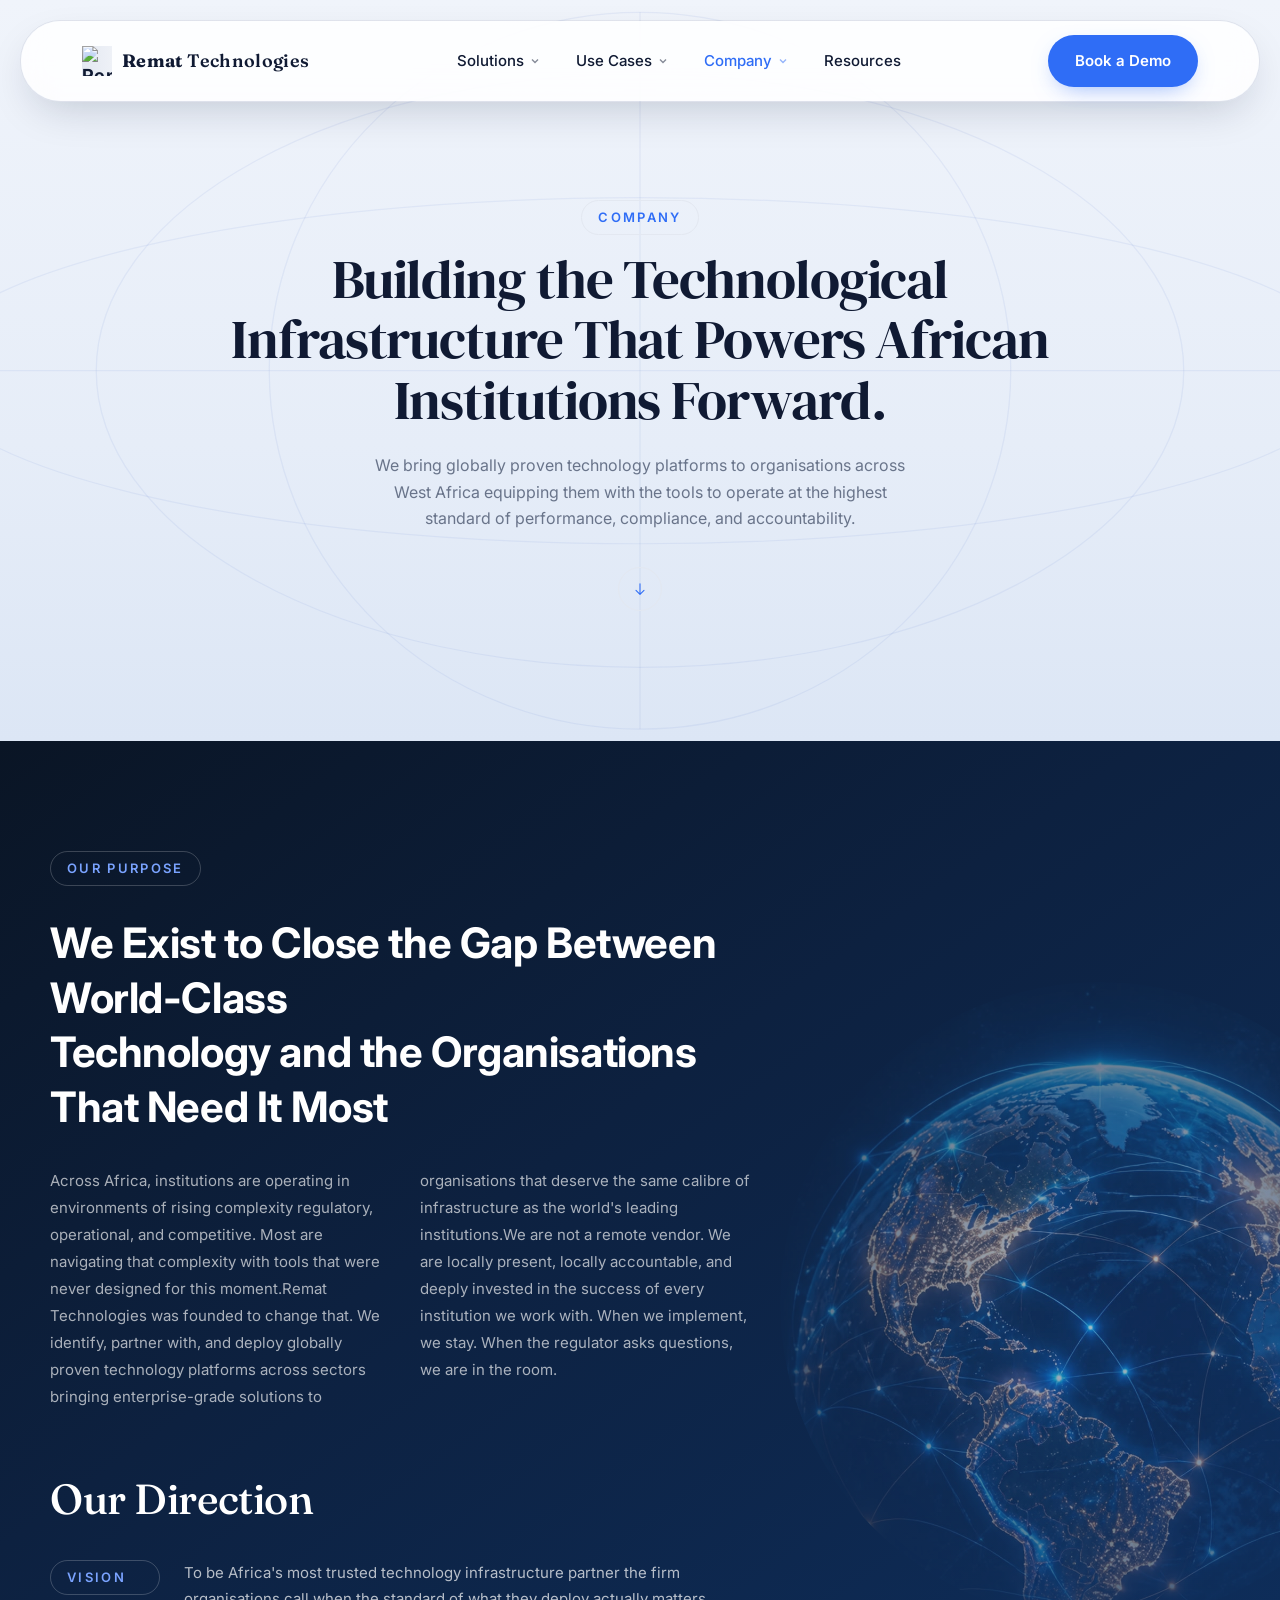
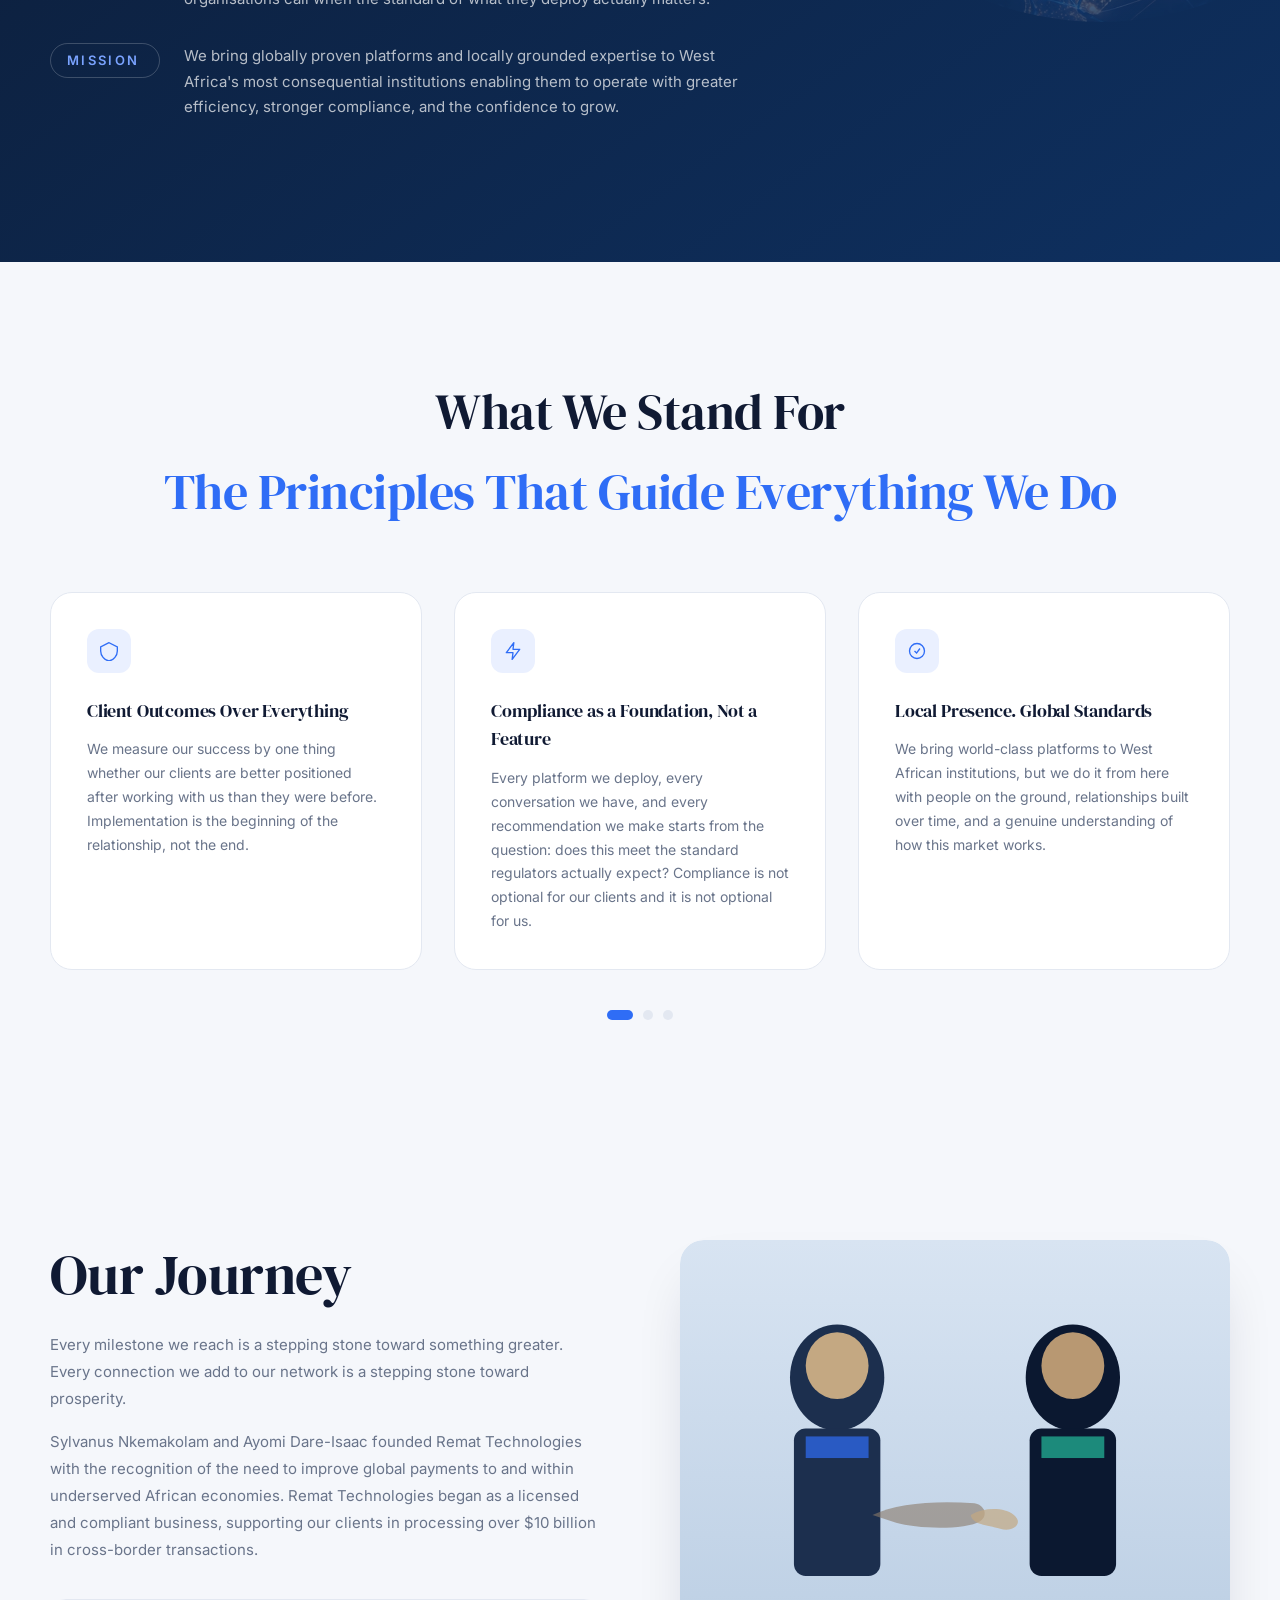
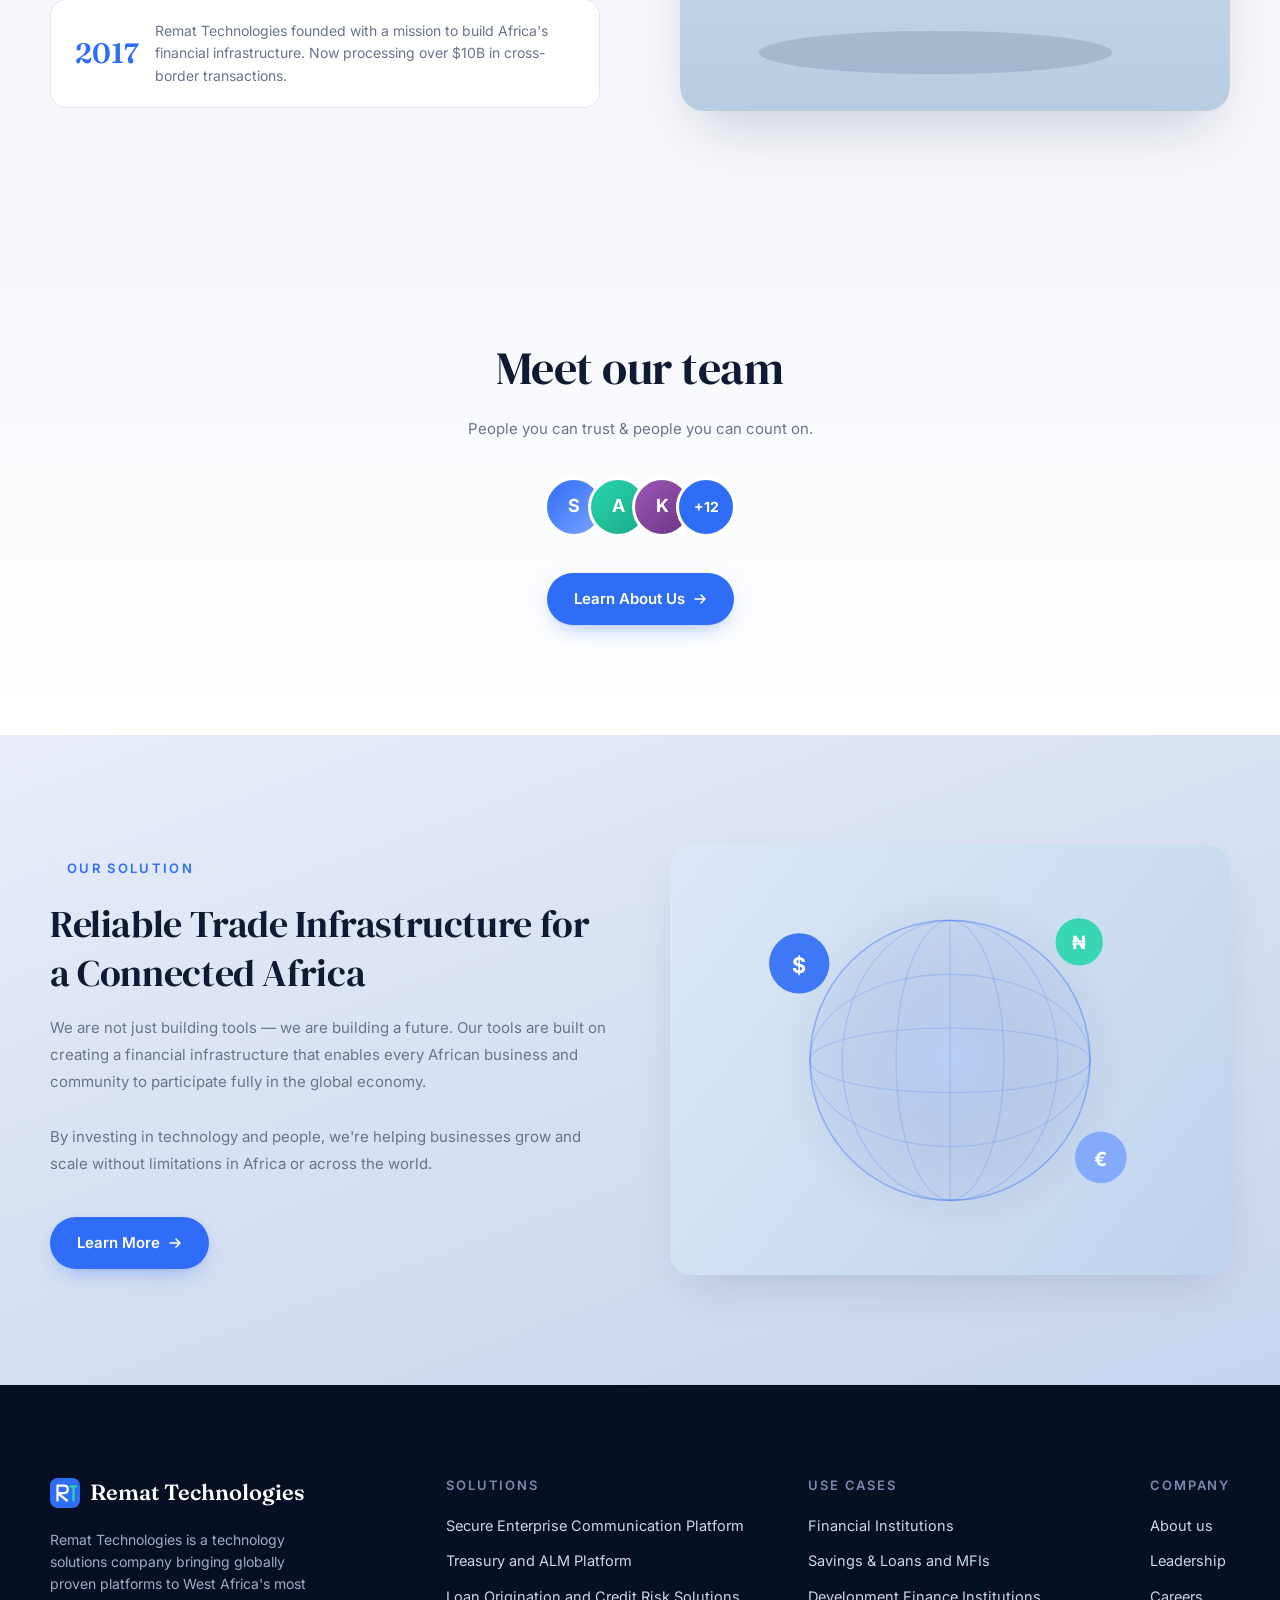
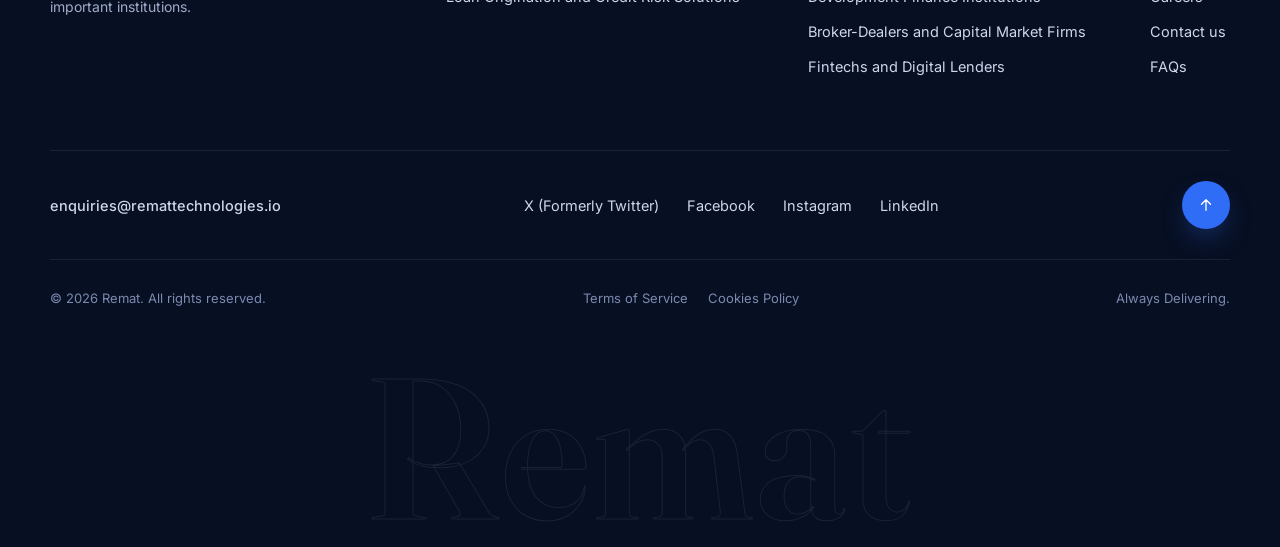
==== commit 1e7b1945: "added the New Logo" ====
--- a/about.html
+++ b/about.html
@@ -14,14 +14,10 @@
 
 <!-- ================= HEADER ================= -->
 <header class="nav">
-  <div class="nav-inner">
-    <a href="index.html" class="logo">
-     <svg class="mark" viewBox="0 0 32 32" fill="none">
-        <rect width="32" height="32" rx="8" fill="#2f6df6"/>
-        <path d="M8 24V8 H15 C17.5 8 19 9.5 19 12 C19 14.5 17.5 16 15 16 H8 L18 24" stroke="white" stroke-width="2.4" stroke-linecap="round" stroke-linejoin="round"/>
-        <path d="M22 9H28 M25 9V24" stroke="#28d6ad" stroke-width="2.4" stroke-linecap="round"/>
-      </svg>
-      <span>Remat Technologies</span>
+   <div class="nav-inner">
+    <a href="#top" class="logo">
+      <img class="mark" src="images/remat-mark.png" alt="Remat Technologies">
+      <span class="logo-text"><strong>Remat</strong> Technologies</span>
     </a>
     <ul class="nav-links" id="navLinks">
       <li class="has-dropdown">
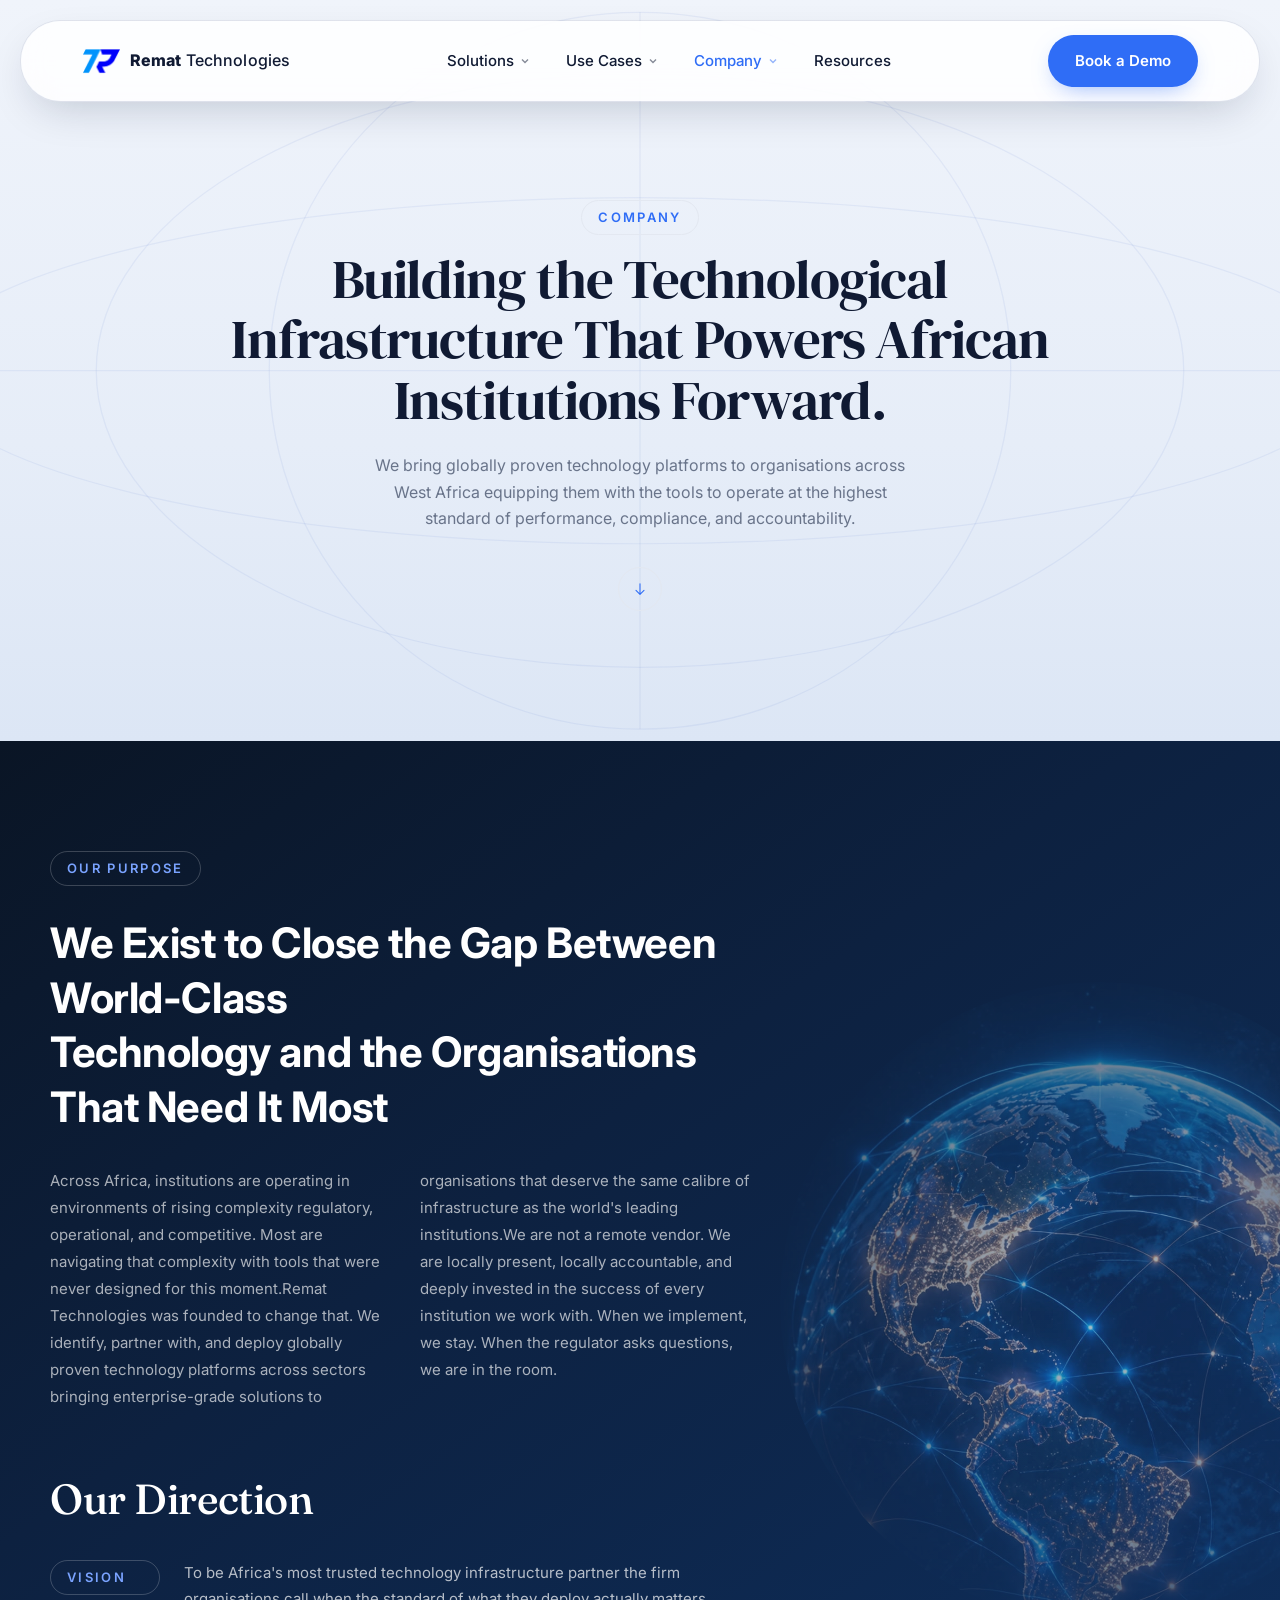
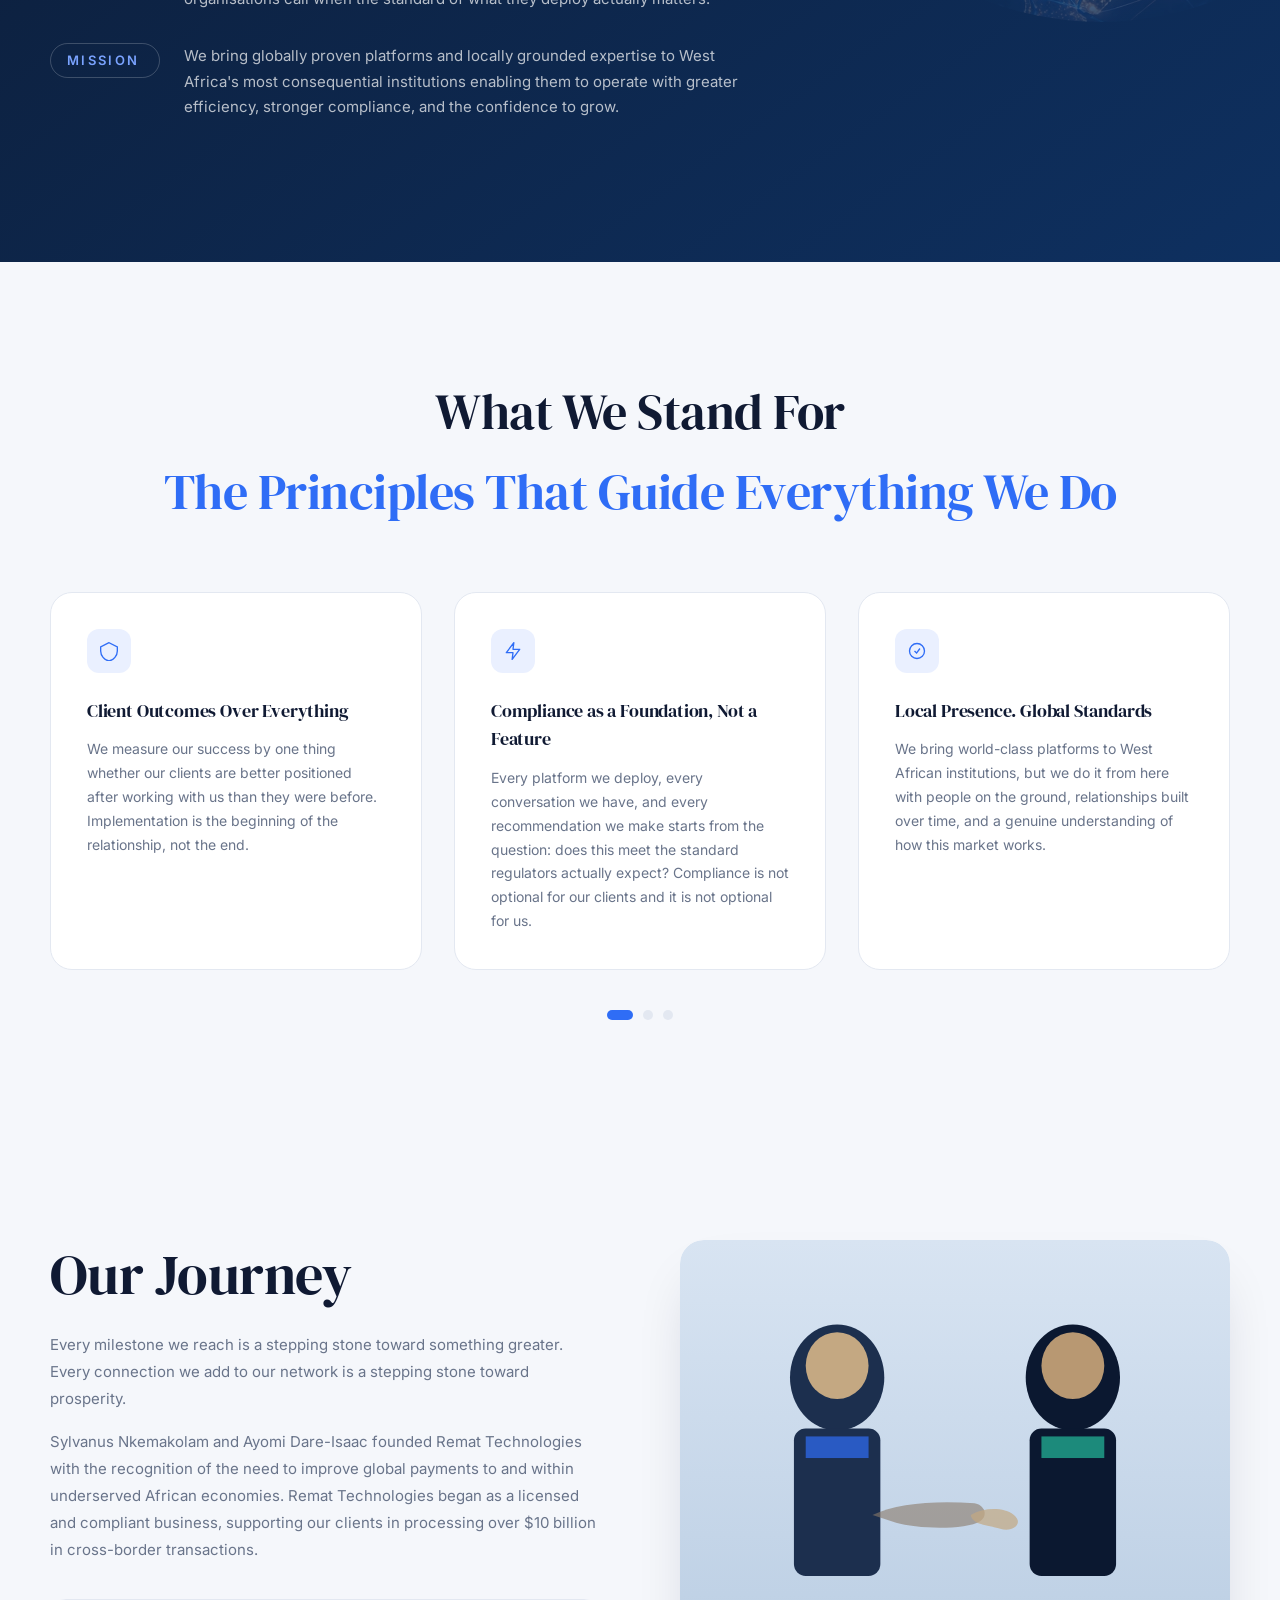
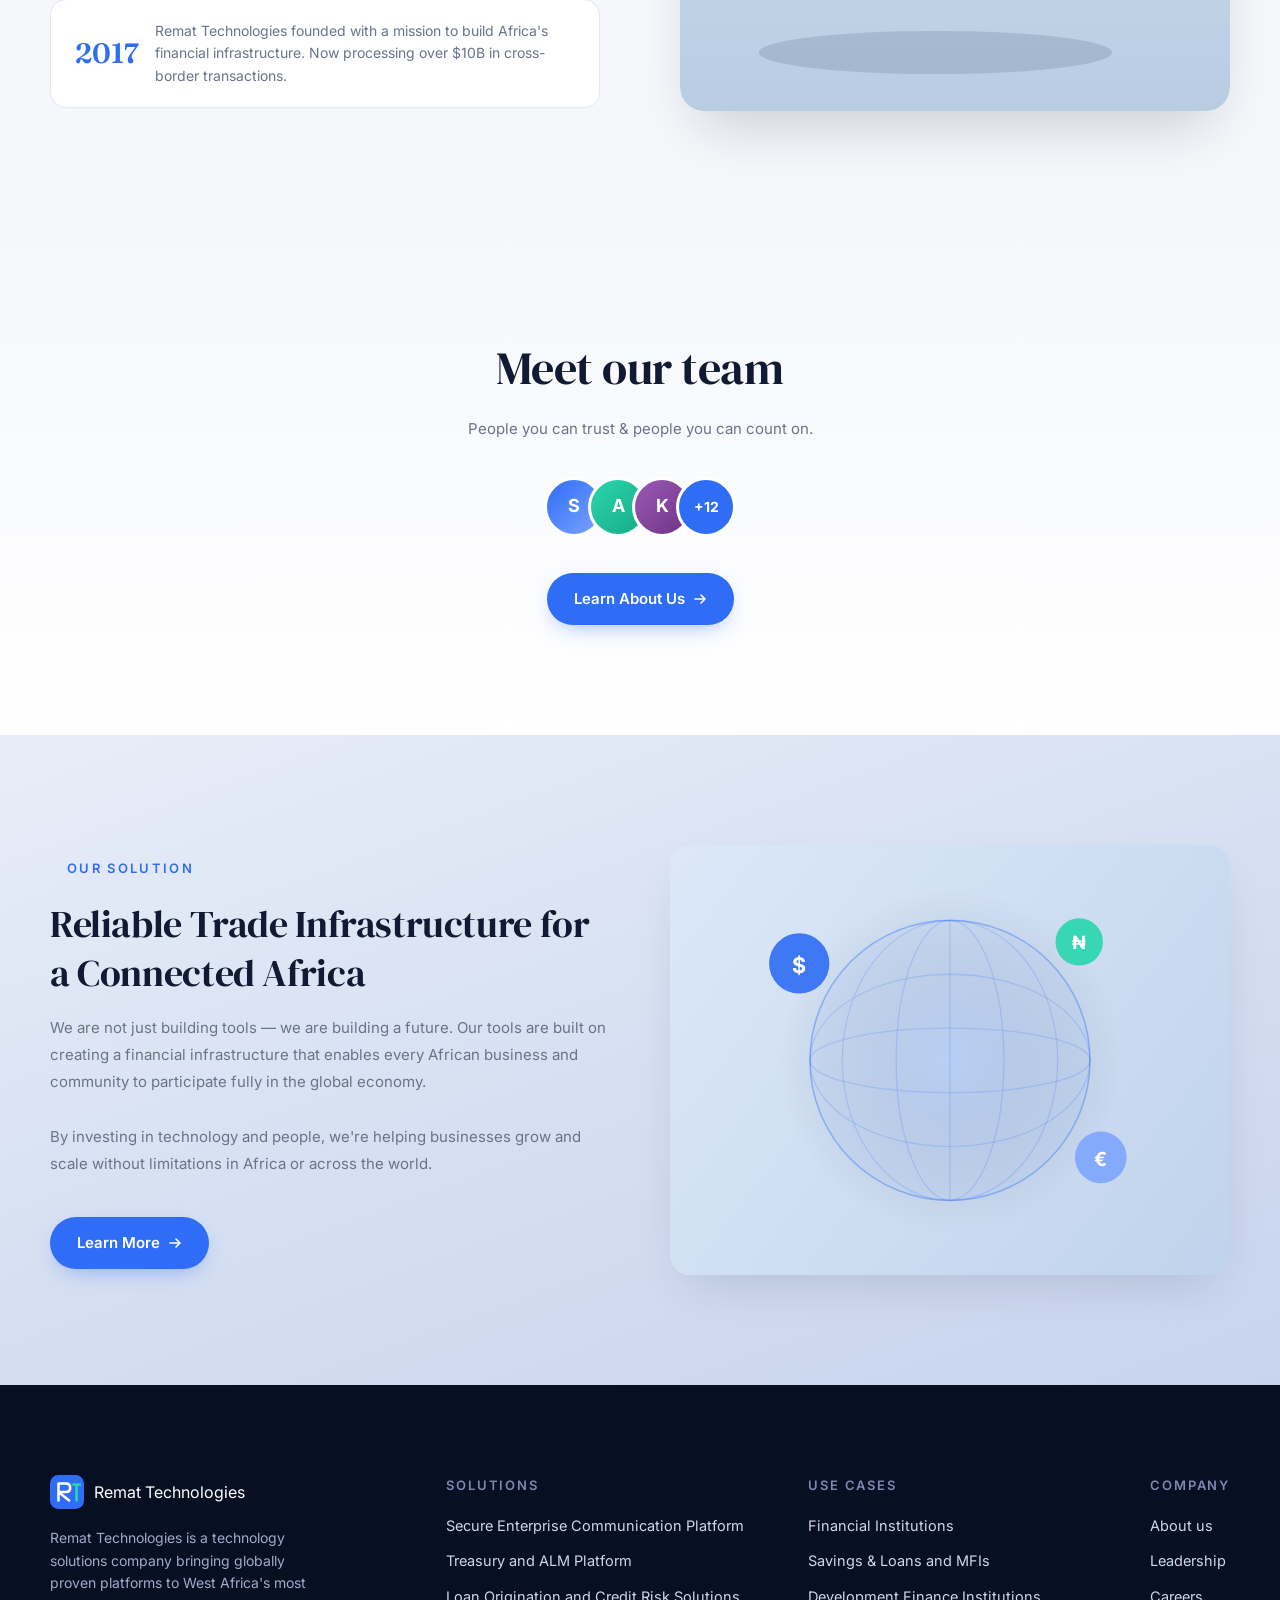
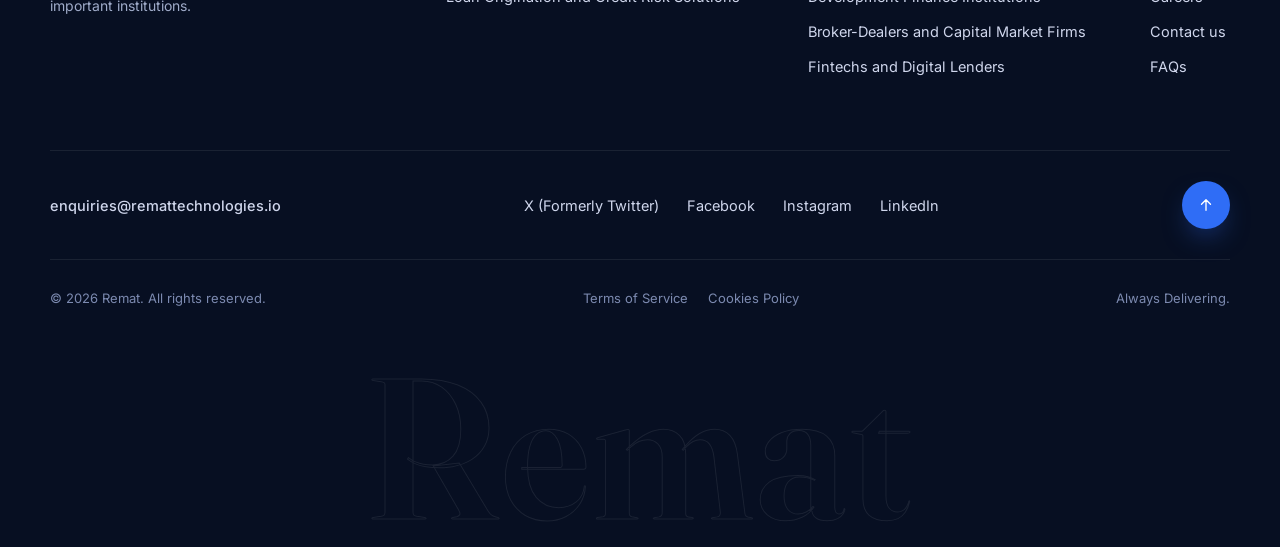
==== commit 13d7417c: "Corrections done over the past month" ====
--- a/about.html
+++ b/about.html
@@ -15,7 +15,7 @@
 <!-- ================= HEADER ================= -->
 <header class="nav">
    <div class="nav-inner">
-    <a href="#top" class="logo">
+    <a href="index.html" class="logo">
       <img class="mark" src="images/remat-mark.png" alt="Remat Technologies">
       <span class="logo-text"><strong>Remat</strong> Technologies</span>
     </a>
--- a/shared.css
+++ b/shared.css
@@ -120,9 +120,15 @@
     font-weight:700; font-size:18px; letter-spacing:0.02em;
   }
   .logo .mark{
-    width:30px; height:30px; flex:none;
-  }
-  .logo span{font-family:'Fraunces',serif; font-weight:600;}
+    height:26px; width:auto; flex:none; display:block;
+  }
+  .logo .logo-text, .footer-brand .logo-text{
+    font-family:'Inter','Manrope',sans-serif; font-weight:500; font-size:16px;
+    letter-spacing:0.01em; color:var(--ink,#111);
+  }
+  .logo .logo-text strong, .footer-brand .logo-text strong{
+    font-weight:800;
+  }
 
   .nav-links{
     display:flex; align-items:center; gap:36px;
@@ -233,7 +239,7 @@
   .hero-video-overlay{
     position:absolute; inset:0; z-index:1;
     background:
-      linear-gradient(100deg, rgba(7,15,34,.88) 0%, rgba(7,15,34,.72) 45%, rgba(11,24,48,.55) 100%);
+     linear-gradient(100deg, rgba(7,15,34,.45) 0%, rgba(7,15,34,.5) 45%, rgba(11,24,48,.32) 100%);
     pointer-events:none;
   }
   .hero-inner{
@@ -268,7 +274,7 @@
   @media (max-width:900px){
     .hero{ min-height:560px; padding:150px 24px 70px; }
     .hero-video-overlay{
-      background:linear-gradient(180deg, rgba(7,15,34,.82) 0%, rgba(7,15,34,.78) 100%);
+     background:linear-gradient(180deg, rgba(7,15,34,.6) 0%, rgba(7,15,34,.55) 100%);
     }
   }
 
@@ -684,9 +690,9 @@
   }
   .footer-brand{
     display:flex; align-items:center; gap:10px;
-    font-family:'Fraunces',serif; font-size:22px; font-weight:600;
-  }
-  .footer-brand .mark{width:30px; height:30px;}
+  }
+  .footer-brand .mark{height:34px; width:auto;}
+  .footer-brand .logo-text{font-size:20px; color:#fff;}
   .footer-blurb{color:#9fabc9; font-size:14px; margin-top:18px; max-width:280px;}
   .footer-cols{display:flex; gap:64px; flex-wrap:wrap;}
   .footer-col h4{
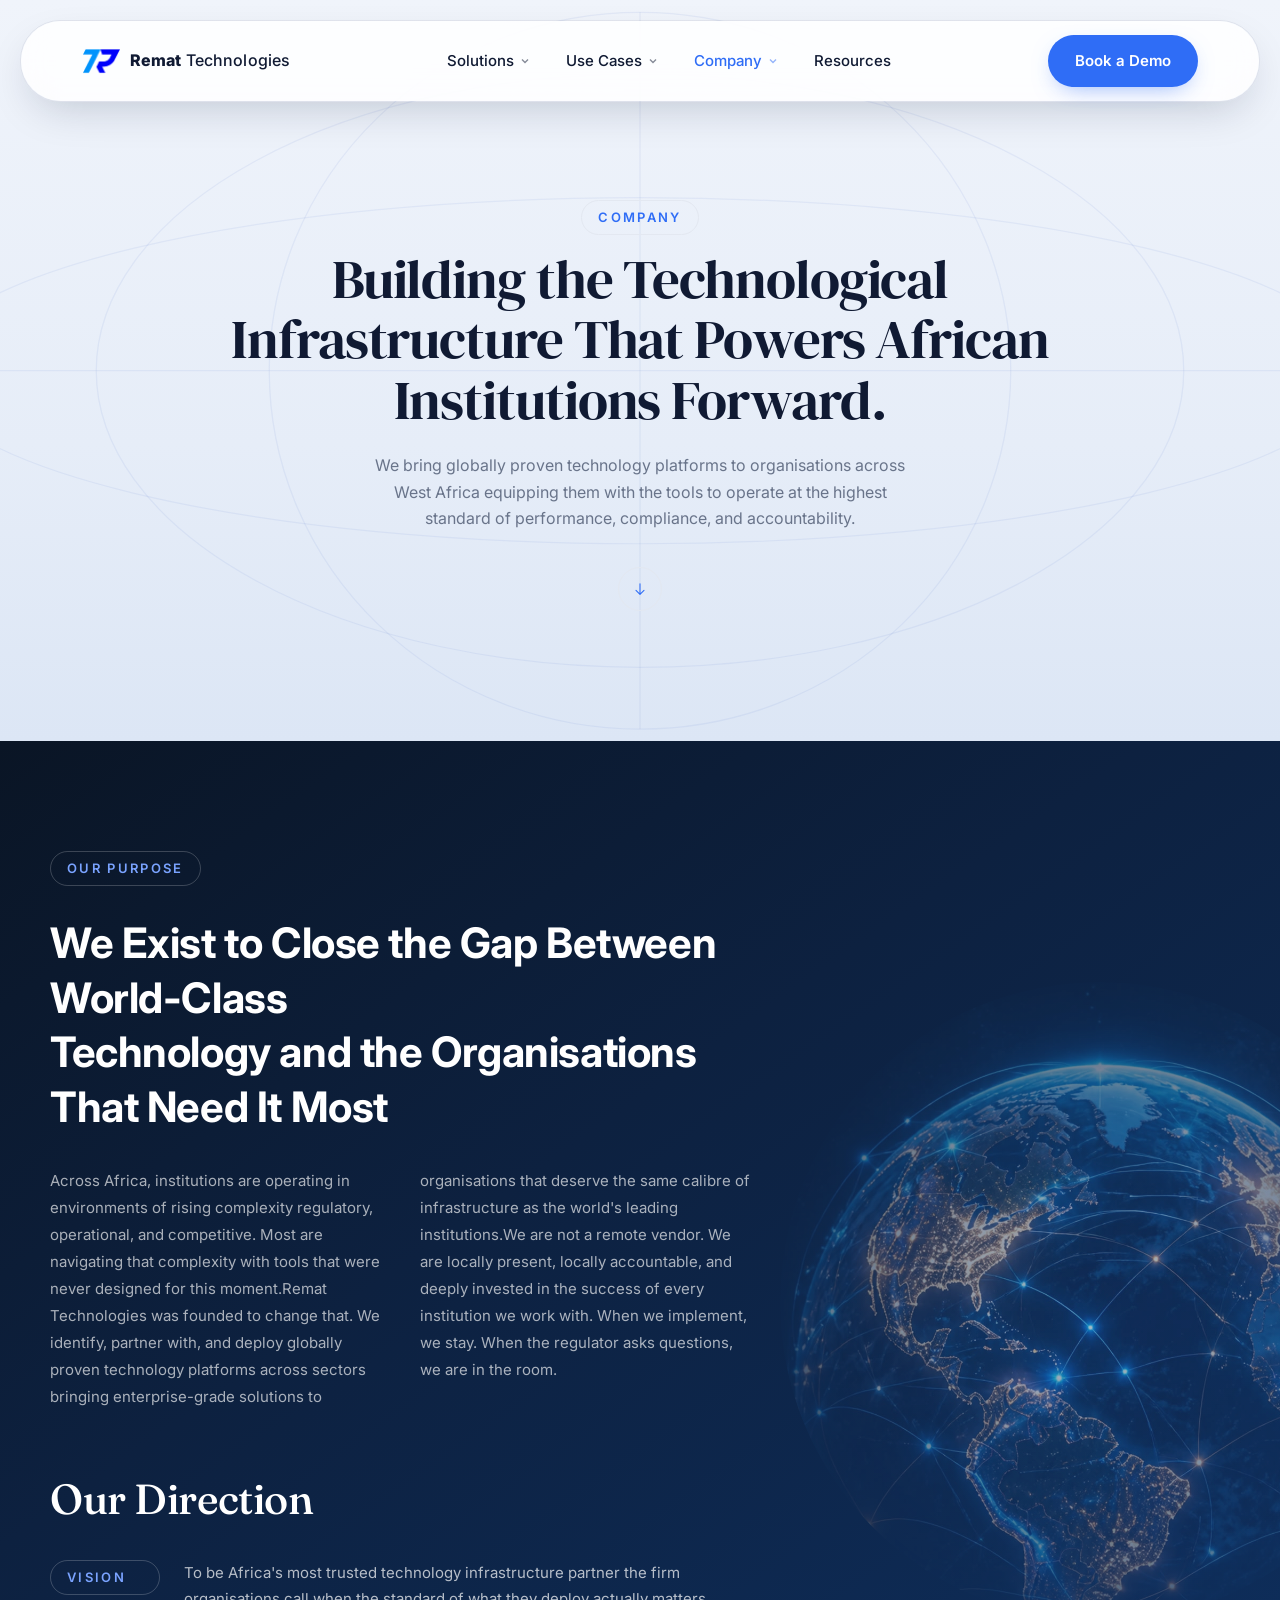
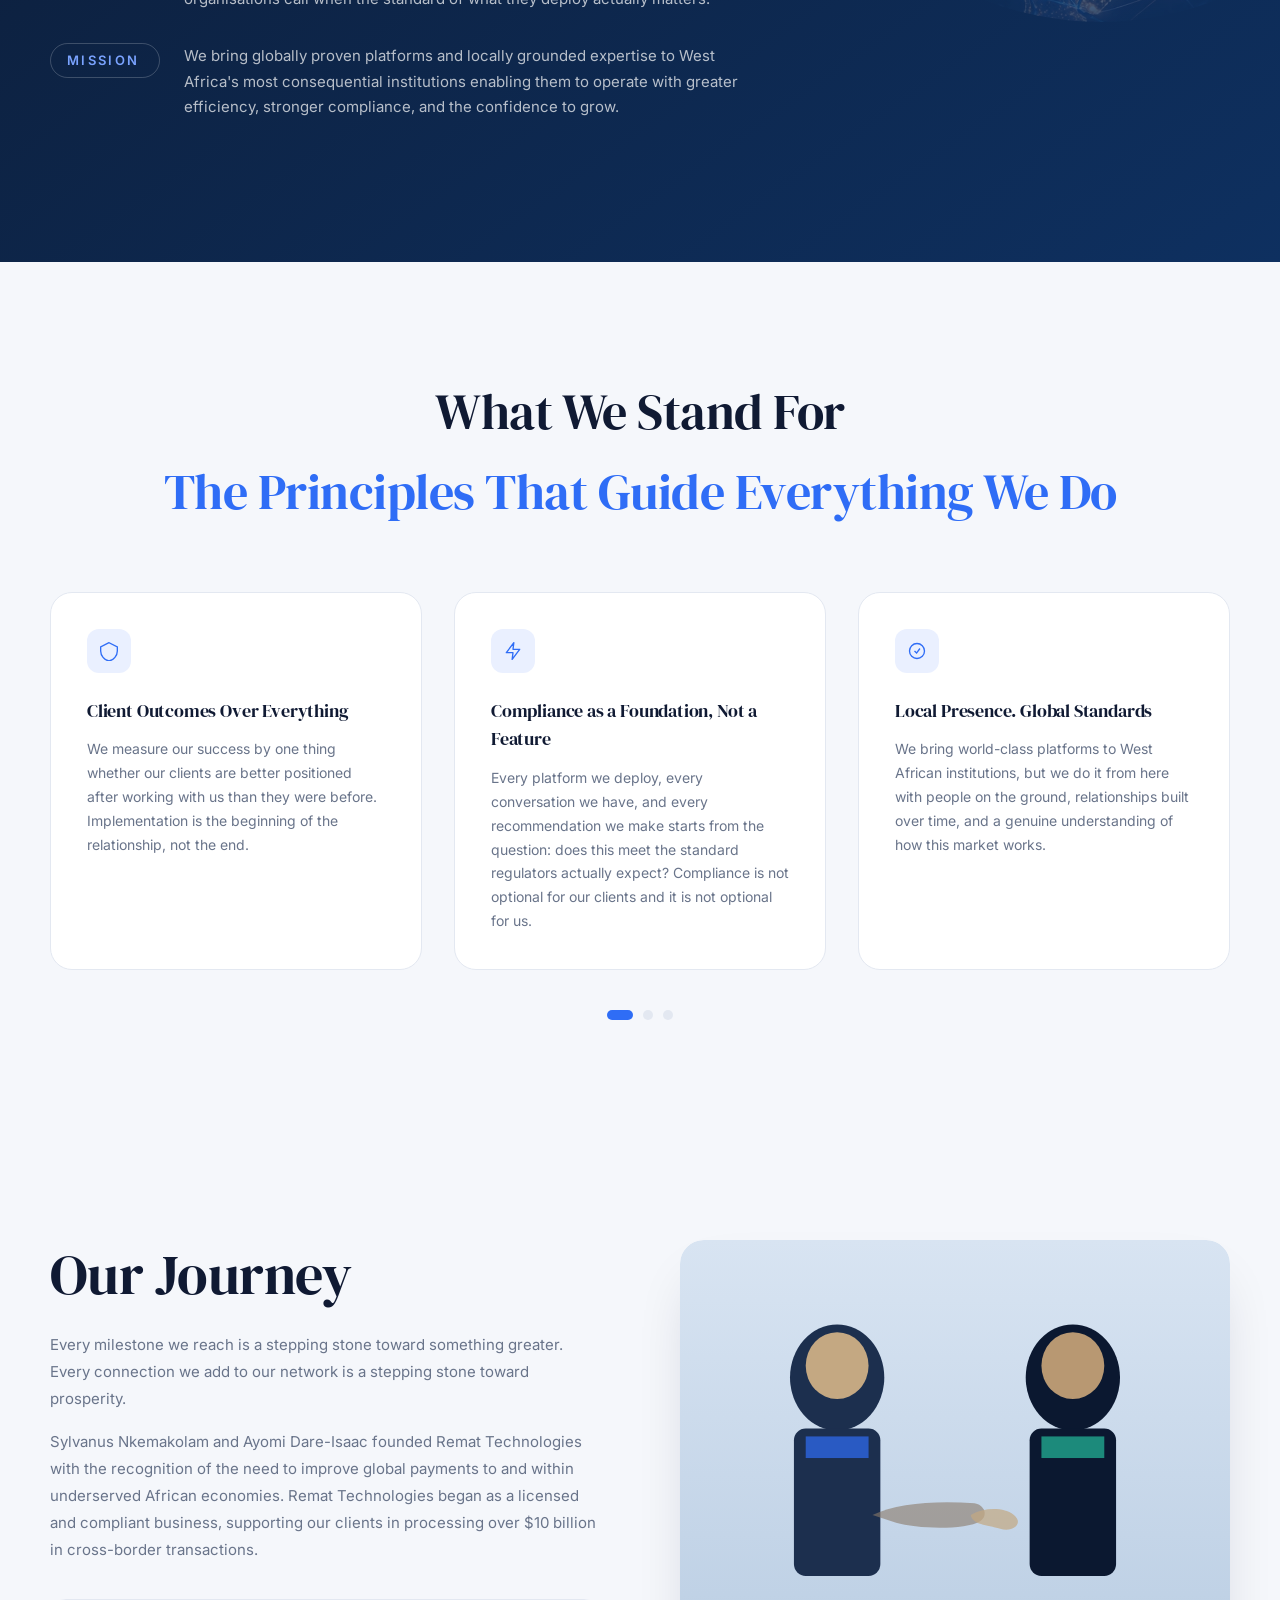
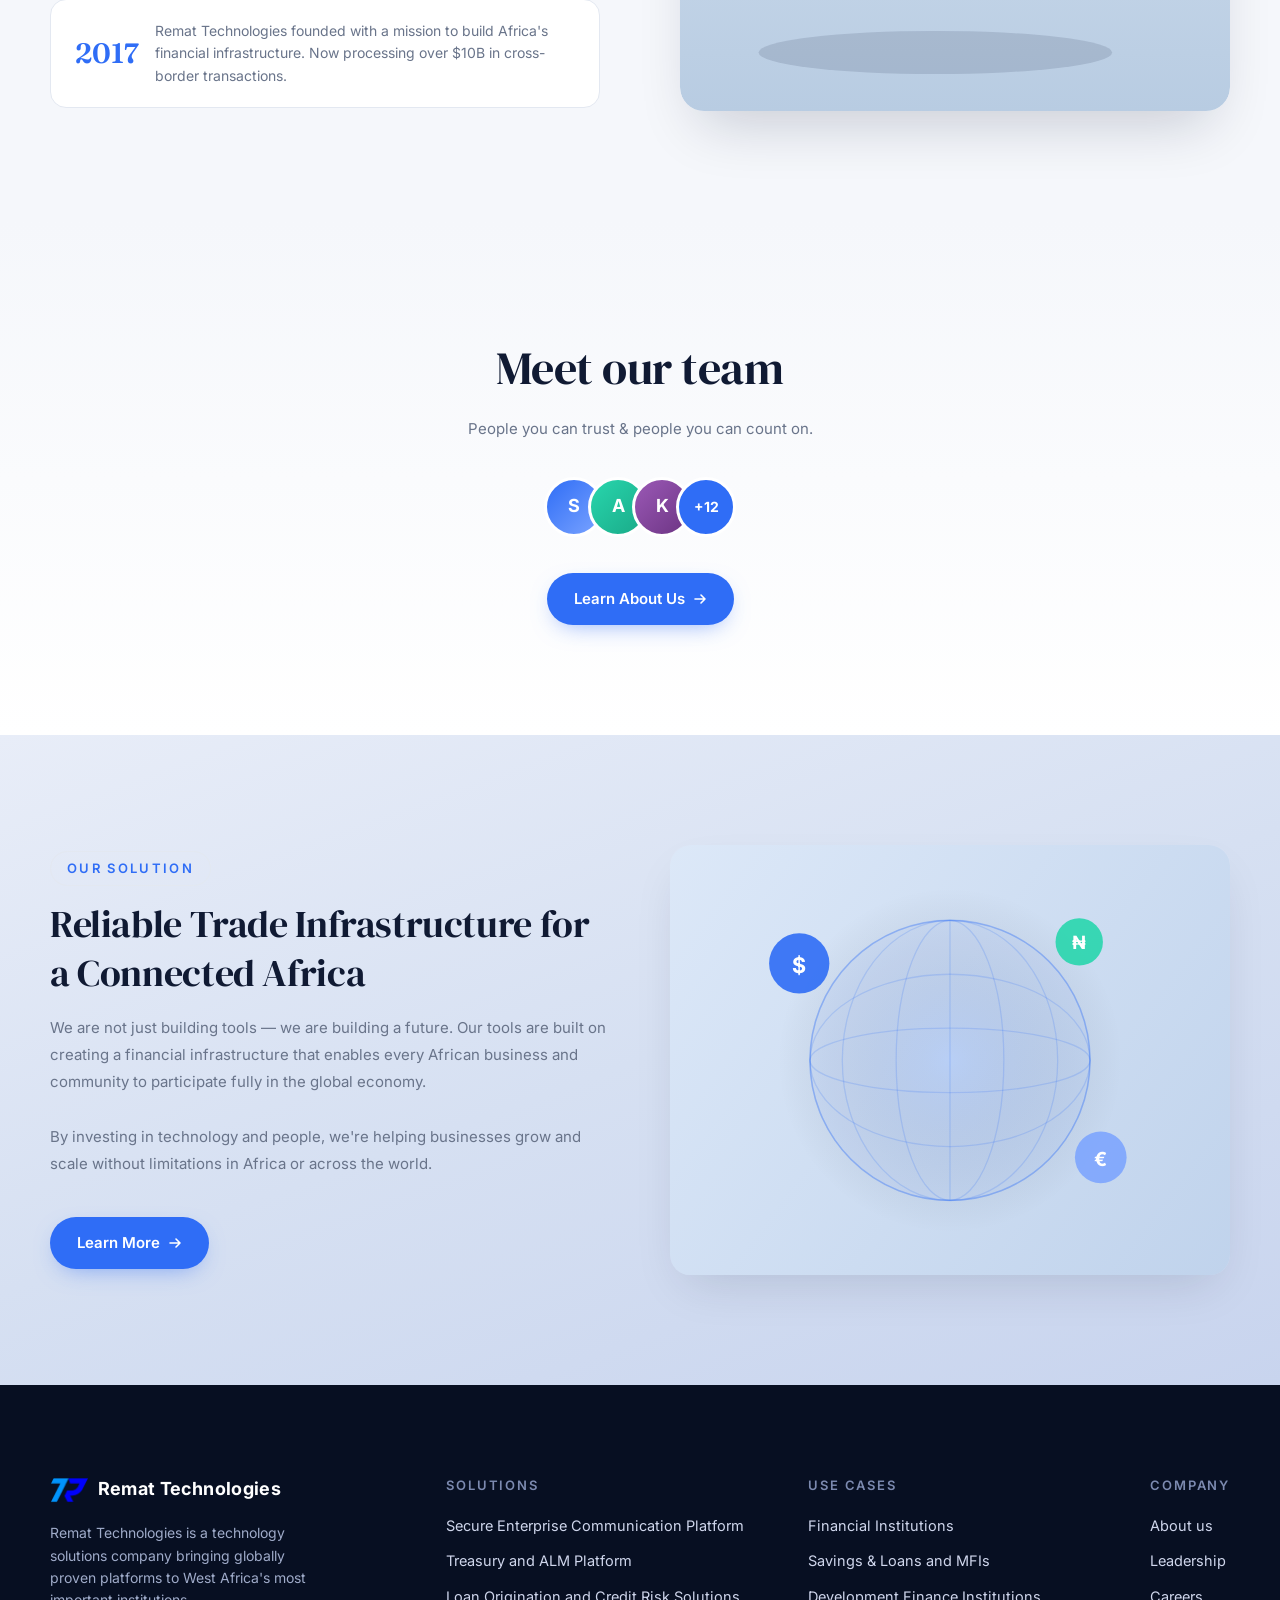
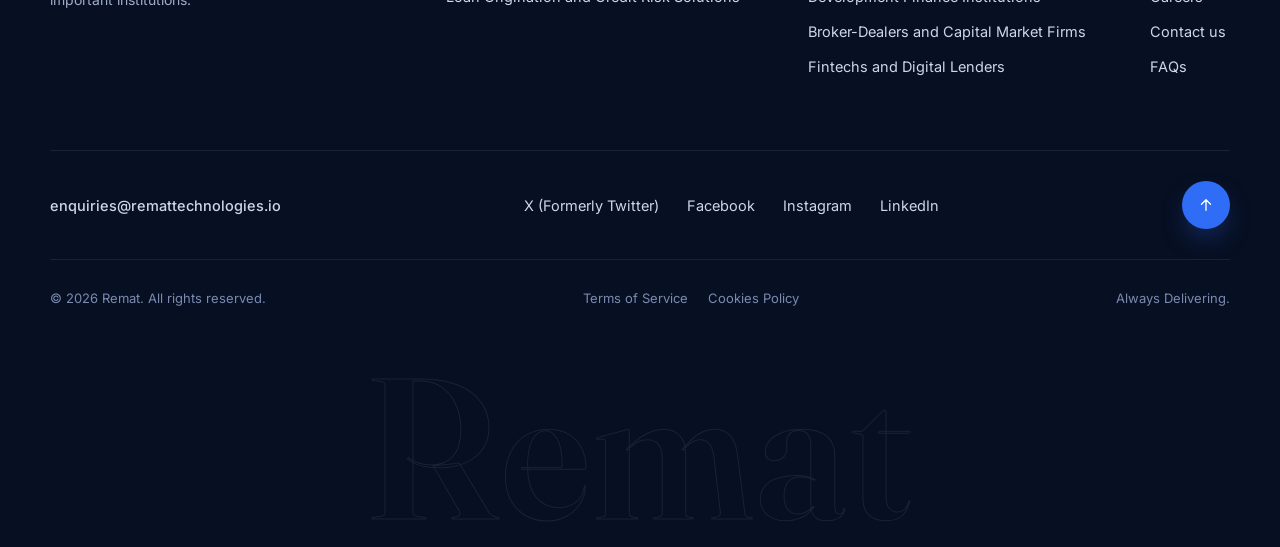
==== commit 0f8b4723: "added the logo to the footer" ====
--- a/about.html
+++ b/about.html
@@ -279,14 +279,11 @@
 <footer class="footer">
   <div class="footer-inner">
     <div>
-      <a href="#top" class="footer-brand">
-        <svg class="mark" viewBox="0 0 32 32" fill="none">
-         <rect width="32" height="32" rx="8" fill="#2f6df6"/>
-         <path d="M8 24V8 H15 C17.5 8 19 9.5 19 12 C19 14.5 17.5 16 15 16 H8 L18 24" stroke="white" stroke-width="2.4" stroke-linecap="round" stroke-linejoin="round"/>
-         <path d="M22 9H28 M25 9V24" stroke="#28d6ad" stroke-width="2.4" stroke-linecap="round"/>
-        </svg>
+    <a href="#top" class="footer-brand">
+       <a href="index.html" class="logo">
+      <img class="mark" src="images/remat-mark.png" alt="Remat Technologies">
         Remat Technologies
-      </a>
+    </a>
       <p class="footer-blurb">Remat Technologies is a technology solutions company bringing globally proven platforms to West Africa's most important institutions. 
       </p>
     </div>
